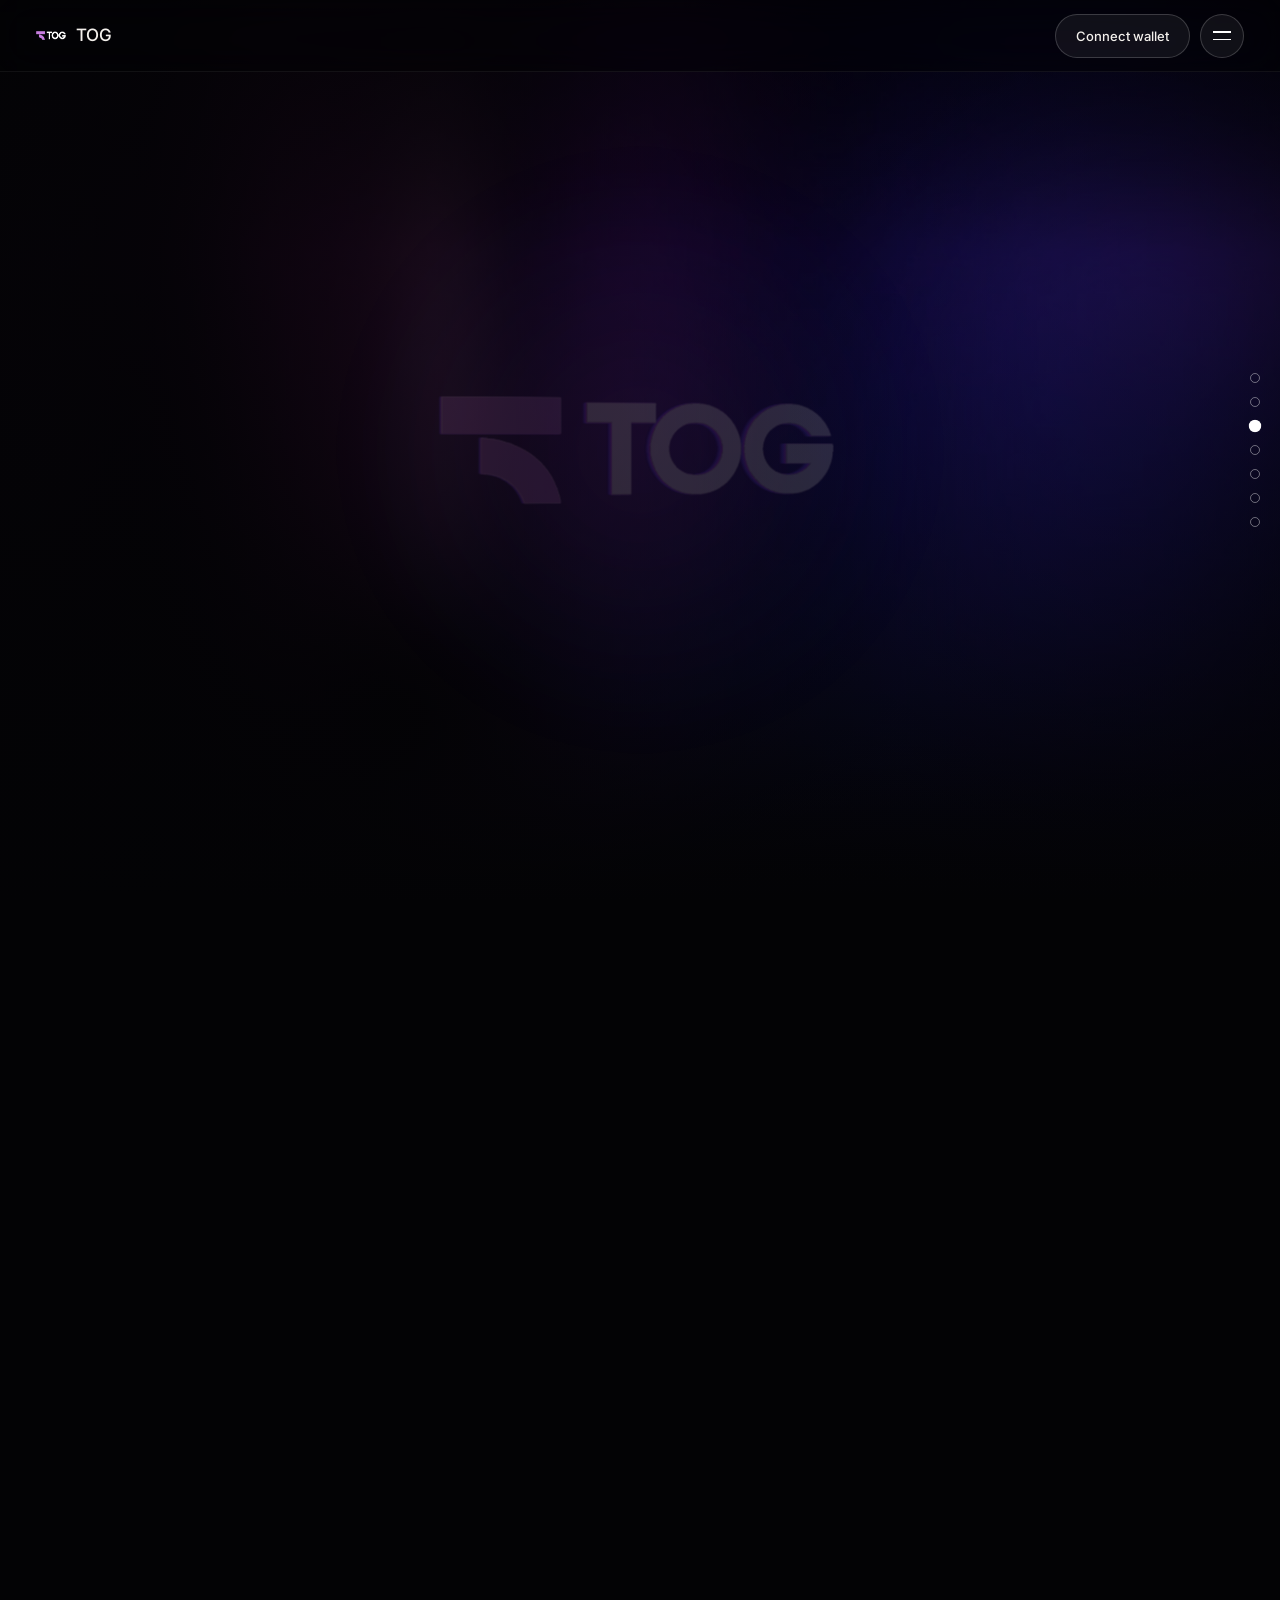
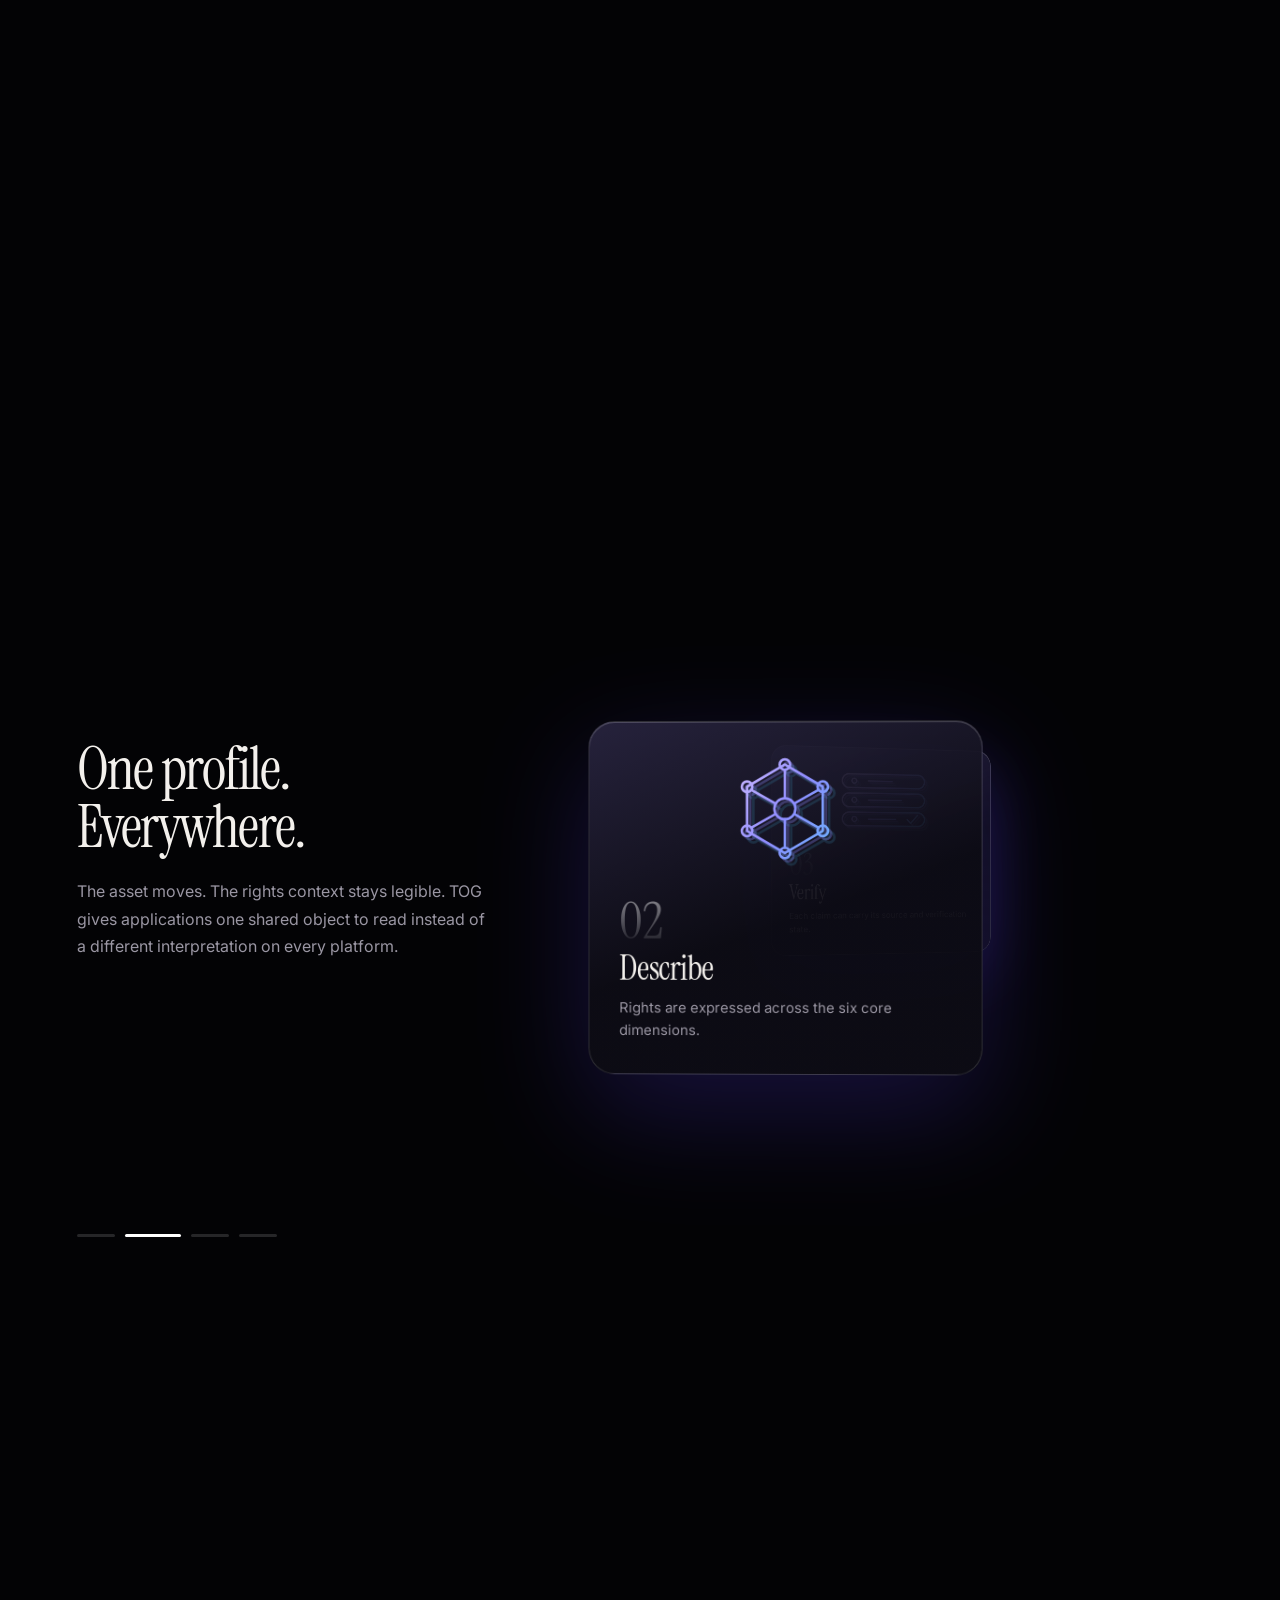
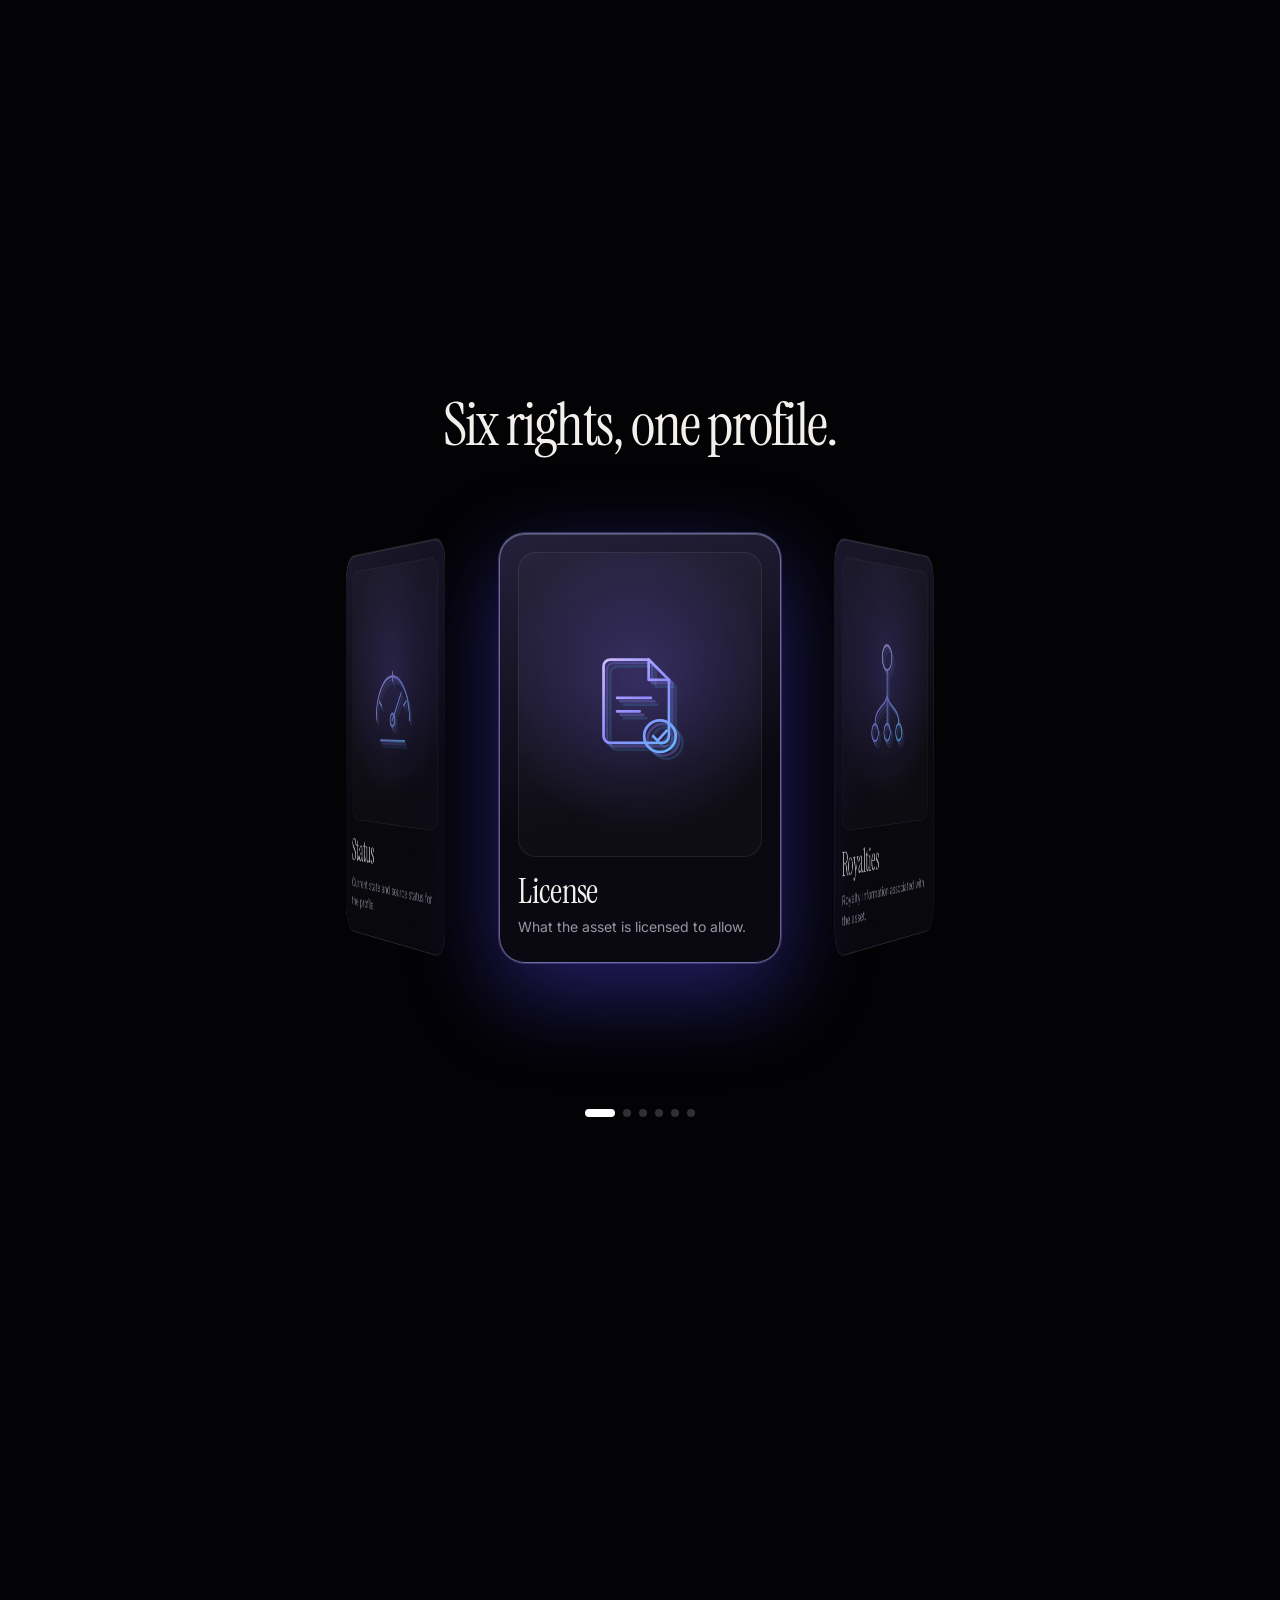
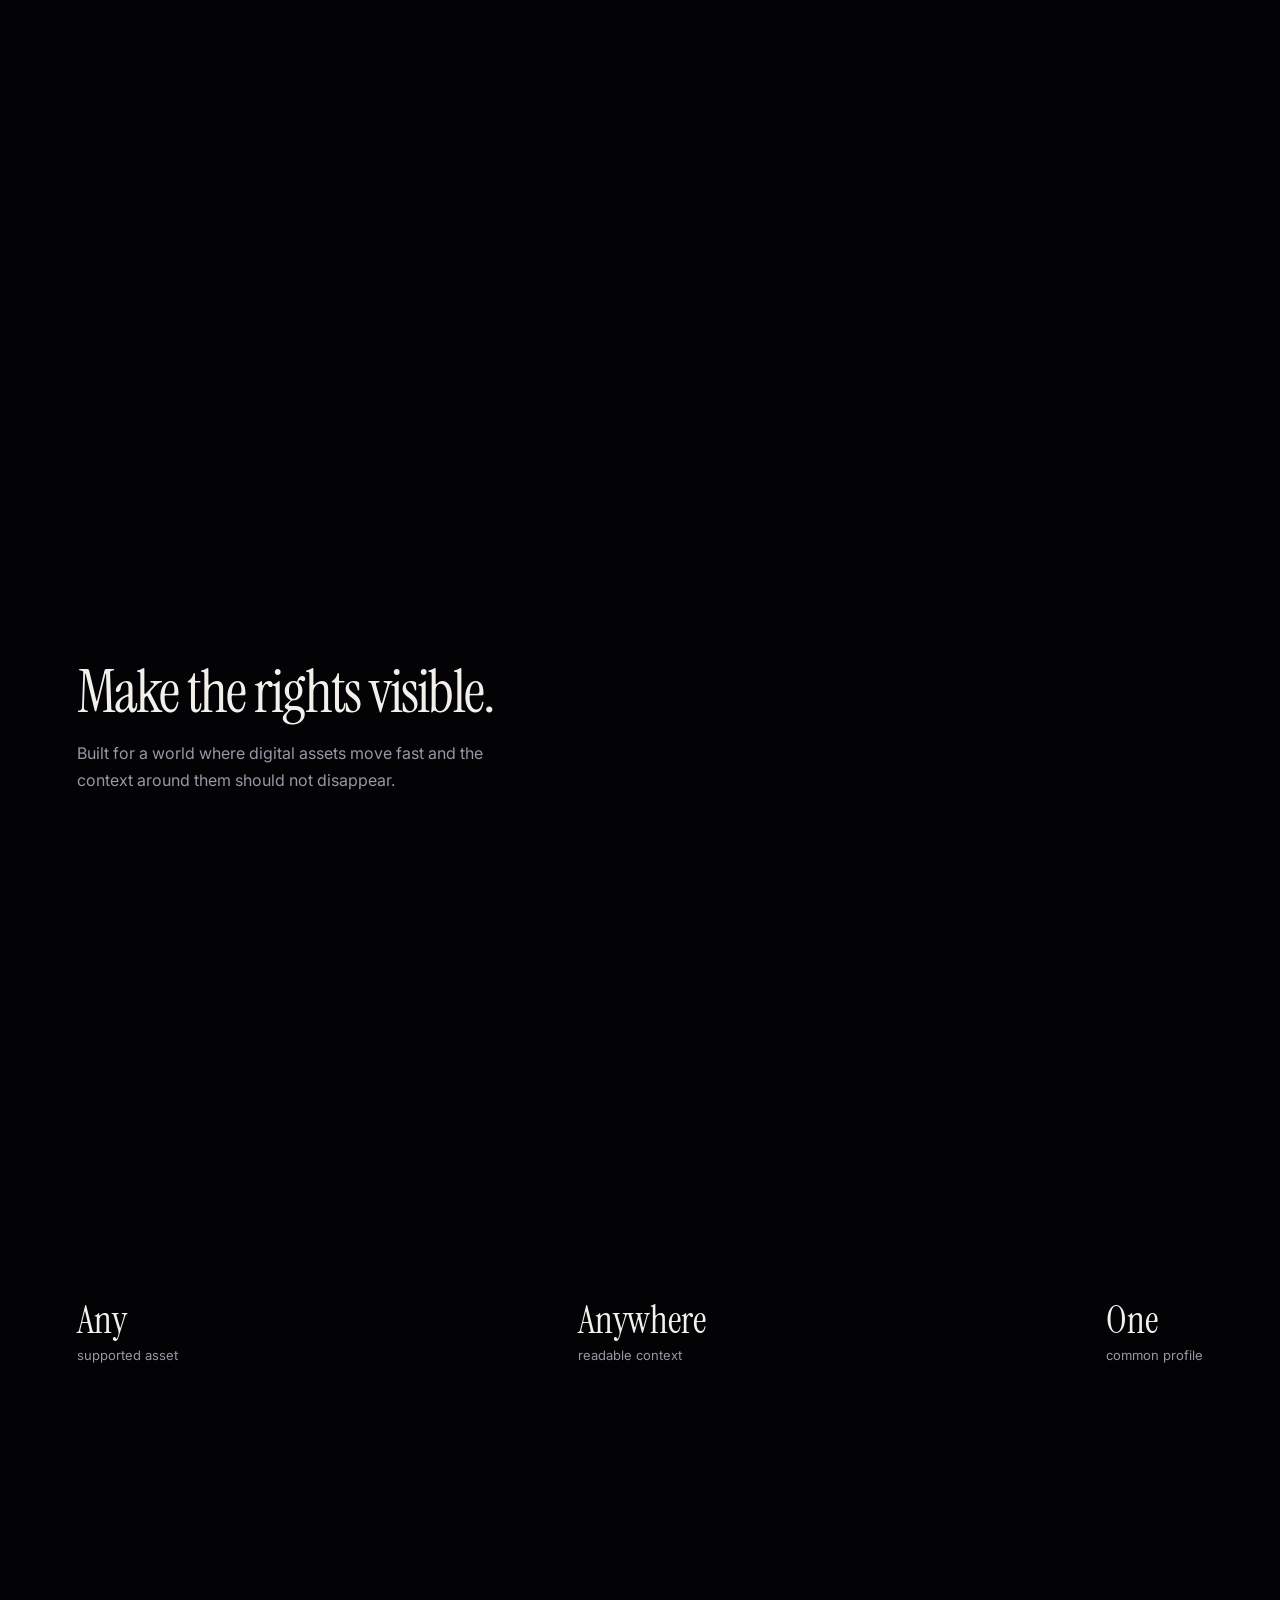
==== index.html @ ed95d27f "Add files via upload" ====
<!doctype html>
<html lang="en">
<head>
<meta charset="utf-8">
<meta name="viewport" content="width=device-width,initial-scale=1,viewport-fit=cover">
<meta name="description" content="TOG is a Portable Digital Rights Layer for digital assets.">
<meta name="theme-color" content="#030305">
<title>TOG | Portable Digital Rights Layer</title>
<link rel="preconnect" href="https://fonts.googleapis.com">
<link rel="preconnect" href="https://fonts.gstatic.com" crossorigin>
<link href="https://fonts.googleapis.com/css2?family=Instrument+Serif:ital@0;1&family=Inter:wght@400;500;600&display=swap" rel="stylesheet">
<link rel="stylesheet" href="home.css">
</head>
<body class="home">

<!-- Shared SVG defs: icon gradient + bespoke glyphs -->
<svg width="0" height="0" style="position:absolute" aria-hidden="true" focusable="false">
  <defs>
    <linearGradient id="gStroke" gradientUnits="userSpaceOnUse" x1="0" y1="0" x2="120" y2="120">
      <stop offset="0" stop-color="#f6d9ff"/><stop offset=".5" stop-color="#8f8cff"/><stop offset="1" stop-color="#4bd0ff"/>
    </linearGradient>
    <linearGradient id="gStroke2" gradientUnits="userSpaceOnUse" x1="0" y1="0" x2="180" y2="116">
      <stop offset="0" stop-color="#f6d9ff"/><stop offset=".5" stop-color="#8f8cff"/><stop offset="1" stop-color="#4bd0ff"/>
    </linearGradient>

    <g id="i-license"><path d="M34 20h34l18 18v50a6 6 0 0 1-6 6H34a6 6 0 0 1-6-6V26a6 6 0 0 1 6-6z"/><path d="M68 20v18h18"/><path d="M40 54h30M40 66h20"/><circle cx="78" cy="88" r="14"/><path d="M72 88l4 4 8-9"/></g>
    <g id="i-royalties"><circle cx="60" cy="24" r="12"/><path d="M60 36v22"/><path d="M60 58C60 72 30 70 30 88M60 58v30M60 58C60 72 90 70 90 88"/><circle cx="30" cy="96" r="8"/><circle cx="60" cy="96" r="8"/><circle cx="90" cy="96" r="8"/></g>
    <g id="i-attribution"><circle cx="60" cy="36" r="14"/><path d="M32 76c2-18 14-26 28-26s26 8 28 26"/><path d="M30 92h60"/><path d="M44 104h32"/></g>
    <g id="i-transfer"><rect x="14" y="40" width="30" height="40" rx="8"/><rect x="76" y="40" width="30" height="40" rx="8"/><path d="M50 52h20M64 46l6 6-6 6"/><path d="M70 70H50M56 64l-6 6 6 6"/></g>
    <g id="i-usage"><circle cx="60" cy="60" r="38"/><circle cx="60" cy="60" r="18"/><path d="M60 14v14M60 92v14M14 60h14M92 60h14"/><circle cx="60" cy="60" r="3"/></g>
    <g id="i-status"><path d="M18 84a42 42 0 0 1 84 0"/><path d="M60 84l22-26"/><circle cx="60" cy="84" r="6"/><path d="M26 66l6 4M60 38v8M94 66l-6 4"/><path d="M30 104h60"/></g>

    <g id="t-identify"><rect x="20" y="22" width="72" height="72" rx="14"/><path d="M36 44h40M36 58h28M36 72h34"/><circle cx="130" cy="58" r="30"/><circle cx="130" cy="58" r="14"/><path d="M130 22v10M130 84v10M94 58h10M156 58h10"/></g>
    <g id="t-describe"><path d="M90 14l36 21v42L90 98 54 77V35z"/><circle cx="90" cy="14" r="5"/><circle cx="126" cy="35" r="5"/><circle cx="126" cy="77" r="5"/><circle cx="90" cy="98" r="5"/><circle cx="54" cy="77" r="5"/><circle cx="54" cy="35" r="5"/><circle cx="90" cy="56" r="10"/><path d="M90 46V19M99 51l23-13M99 61l23 13M90 66v27M81 61L58 74M81 51L58 38"/></g>
    <g id="t-verify"><rect x="20" y="16" width="140" height="22" rx="11"/><rect x="20" y="47" width="140" height="22" rx="11"/><rect x="20" y="78" width="140" height="22" rx="11"/><circle cx="40" cy="27" r="4"/><circle cx="40" cy="58" r="4"/><circle cx="40" cy="89" r="4"/><path d="M64 27h40M64 58h56M64 89h46"/><path d="M130 89l6 6 12-13"/></g>
    <g id="t-travel"><circle cx="26" cy="82" r="10"/><circle cx="90" cy="30" r="10"/><circle cx="154" cy="82" r="10"/><path d="M34 74C50 44 66 34 80 32M100 32c14 2 38 14 46 42"/><path d="M140 66l8 10 10-8"/></g>

    <g id="s-wallet"><rect x="14" y="30" width="92" height="64" rx="14"/><path d="M14 46h92"/><rect x="74" y="60" width="32" height="18" rx="9"/><path d="M28 30l50-14 8 14"/></g>
    <g id="s-market"><path d="M18 46l8-26h68l8 26z"/><path d="M26 46v50h68V46"/><path d="M50 96V68h20v28"/></g>
    <g id="s-apps"><path d="M44 34L18 60l26 26M76 34l26 26-26 26"/><path d="M68 28L52 92"/></g>
    <g id="s-creators"><path d="M60 14l26 40-26 52-26-52z"/><path d="M60 54v52"/><circle cx="60" cy="54" r="7"/></g>
  </defs>
</svg>

<header class="nav" id="nav">
  <a class="brand" href="index.html" aria-label="TOG home"><img src="assets/tog-logo-nav.png" alt=""><span>TOG</span></a>
  <div class="nav-right">
    <button class="connect-wallet" type="button" data-connect-wallet>Connect wallet</button>
    <button class="menu" id="menuBtn" type="button" aria-label="Open menu" aria-expanded="false" aria-controls="mobileMenu"><i></i><i></i></button>
  </div>
</header>

<nav class="mobile-menu" id="mobileMenu" aria-label="Site">
  <a href="system.html" style="--n:0">System</a>
  <a href="rights.html" style="--n:1">Rights</a>
  <a href="verify.html" style="--n:2">Verify</a>
  <a href="portability.html" style="--n:3">Portability</a>
  <a href="developers.html" style="--n:4">Developers</a>
  <a href="vision.html" style="--n:5">Vision</a>
  <a href="docs.html" style="--n:6">Docs</a>
  <div class="mobile-socials"><a href="https://x.com/tog_protocol" target="_blank" rel="noopener noreferrer" aria-label="TOG on X"><img src="assets/x.svg" alt=""></a></div>
</nav>

<!-- The 3D logo: a stack of layers that travels with the scroll -->
<div class="logo-stage" id="logoStage" aria-hidden="true">
  <div class="logo-glow"></div>
  <div class="logo-float"><div class="logo-rig" id="logoRig"></div></div>
</div>
<svg width="0" height="0" style="position:absolute" aria-hidden="true" focusable="false"><defs id="tintDefs"></defs></svg>

<nav class="rail" id="rail" aria-label="Page sections"></nav>

<main>
  <!-- 1 / HERO -->
  <section class="hero" id="top" data-pose="hero">
    <video class="hero-video" autoplay muted loop playsinline preload="auto" poster="assets/hero-poster.jpg" aria-hidden="true"><source src="assets/aurora.mp4" type="video/mp4"><source src="assets/hero-wallpaper.mp4" type="video/mp4"></video>
    <div class="hero-shade"></div>
    <div class="hero-copy" id="heroCopy">
      <div class="ca-badge"><i></i>CA coming soon</div>
      <h1>Rights that travel<br><span class="grad">with every asset.</span></h1>
      <p>A portable rights profile that keeps license, royalties, attribution, transfer, usage and status readable wherever a digital asset moves.</p>
      <div class="hero-actions"><a class="button primary" href="verify.html">Explore TOG</a><a class="button" href="#the-problem">Why TOG?</a></div>
    </div>
    <div class="hero-facts" id="heroFacts">
      <div><b>6</b><span>rights dimensions</span></div>
      <div><b>3</b><span>verification states</span></div>
      <div><b>1</b><span>portable profile</span></div>
    </div>
    <div class="scroll-cue" id="scrollCue"><span>Scroll</span><i></i></div>
  </section>

  <!-- 2 / THE PROBLEM -->
  <section class="problem" id="the-problem" data-pose="problem">
    <div class="pin">
      <div class="problem-copy" id="problemCopy">
        <h2><span class="ln">Ownership can move.</span><span class="ln dim">Rights often do not.</span></h2>
        <p class="scrub">When a digital asset is sold, bridged or moved to another platform, the rights attached to it can lose their context. TOG is designed to make that rights context portable and readable.</p>
      </div>
    </div>
  </section>

  <!-- 3 / HOW IT WORKS: fly-through tunnel -->
  <section class="tunnel" id="how-it-works" data-pose="how">
    <div class="pin" id="tunnelPin">
      <div class="tunnel-title" id="tunnelTitle">
        <h2>One profile.<br>Everywhere.</h2>
        <p>The asset moves. The rights context stays legible. TOG gives applications one shared object to read instead of a different interpretation on every platform.</p>
      </div>
      <div class="tunnel-world" id="tunnelWorld">
        <article class="t-card"><svg class="t-ico" viewBox="0 0 180 116" aria-hidden="true"><use class="d2" href="#t-identify"/><use class="d1" href="#t-identify"/><use class="f" href="#t-identify"/></svg><span class="t-num">01</span><h3>Identify</h3><p>The asset gets a precise identity that the profile can describe.</p></article>
        <article class="t-card"><svg class="t-ico" viewBox="0 0 180 116" aria-hidden="true"><use class="d2" href="#t-describe"/><use class="d1" href="#t-describe"/><use class="f" href="#t-describe"/></svg><span class="t-num">02</span><h3>Describe</h3><p>Rights are expressed across the six core dimensions.</p></article>
        <article class="t-card"><svg class="t-ico" viewBox="0 0 180 116" aria-hidden="true"><use class="d2" href="#t-verify"/><use class="d1" href="#t-verify"/><use class="f" href="#t-verify"/></svg><span class="t-num">03</span><h3>Verify</h3><p>Each claim can carry its source and verification state.</p></article>
        <article class="t-card"><svg class="t-ico" viewBox="0 0 180 116" aria-hidden="true"><use class="d2" href="#t-travel"/><use class="d1" href="#t-travel"/><use class="f" href="#t-travel"/></svg><span class="t-num">04</span><h3>Travel</h3><p>The profile remains readable across supported wallets, markets and apps.</p></article>
      </div>
      <div class="t-rail" id="tRail" aria-hidden="true"><i></i><i></i><i></i><i></i></div>
    </div>
  </section>

  <!-- 4 / THE SIGNALS: rotating ring -->
  <section class="ring" id="the-signals" data-pose="signals">
    <div class="pin">
      <div class="ring-head"><h2>Six rights, one profile.</h2></div>
      <div class="ring-scene">
        <div class="ring-rig" id="ringRig">
          <article class="r-card" style="--i:0"><div class="r-ico"><svg class="ic" viewBox="0 0 120 120" aria-hidden="true"><use class="d2" href="#i-license"/><use class="d1" href="#i-license"/><use class="f" href="#i-license"/></svg></div><h3>License</h3><p>What the asset is licensed to allow.</p></article>
          <article class="r-card" style="--i:1"><div class="r-ico"><svg class="ic" viewBox="0 0 120 120" aria-hidden="true"><use class="d2" href="#i-royalties"/><use class="d1" href="#i-royalties"/><use class="f" href="#i-royalties"/></svg></div><h3>Royalties</h3><p>Royalty information associated with the asset.</p></article>
          <article class="r-card" style="--i:2"><div class="r-ico"><svg class="ic" viewBox="0 0 120 120" aria-hidden="true"><use class="d2" href="#i-attribution"/><use class="d1" href="#i-attribution"/><use class="f" href="#i-attribution"/></svg></div><h3>Attribution</h3><p>How attribution should appear when the asset is used.</p></article>
          <article class="r-card" style="--i:3"><div class="r-ico"><svg class="ic" viewBox="0 0 120 120" aria-hidden="true"><use class="d2" href="#i-transfer"/><use class="d1" href="#i-transfer"/><use class="f" href="#i-transfer"/></svg></div><h3>Transfer</h3><p>Transfer conditions represented in the profile.</p></article>
          <article class="r-card" style="--i:4"><div class="r-ico"><svg class="ic" viewBox="0 0 120 120" aria-hidden="true"><use class="d2" href="#i-usage"/><use class="d1" href="#i-usage"/><use class="f" href="#i-usage"/></svg></div><h3>Usage</h3><p>Usage context and restrictions that can be surfaced.</p></article>
          <article class="r-card" style="--i:5"><div class="r-ico"><svg class="ic" viewBox="0 0 120 120" aria-hidden="true"><use class="d2" href="#i-status"/><use class="d1" href="#i-status"/><use class="f" href="#i-status"/></svg></div><h3>Status</h3><p>Current state and source status for the profile.</p></article>
        </div>
      </div>
      <div class="ring-readout" id="ringReadout" aria-hidden="true"><i></i><i></i><i></i><i></i><i></i><i></i></div>
    </div>
  </section>

  <!-- 5 / THE LAYER: exploded logo -->
  <section class="layer" id="the-layer" data-pose="layer">
    <div class="pin">
      <div class="layer-copy">
        <h2>Make the rights visible.</h2>
        <p>Built for a world where digital assets move fast and the context around them should not disappear.</p>
      </div>
      <ul class="layer-tags" aria-label="The six rights dimensions">
        <li>License</li><li>Royalties</li><li>Attribution</li><li>Transfer</li><li>Usage</li><li>Status</li>
      </ul>
      <div class="layer-stats">
        <div><b>Any</b><span>supported asset</span></div>
        <div><b>Anywhere</b><span>readable context</span></div>
        <div><b>One</b><span>common profile</span></div>
      </div>
    </div>
  </section>

  <!-- 6 / SURFACES: stacking cards -->
  <section class="surfaces" id="surfaces" data-pose="surfaces">
    <div class="surfaces-head"><h2>Built for the surfaces</h2><p>Four places a rights profile gets used, and what each one does with it.</p></div>
    <div class="stack" id="stack">
      <article class="s-card" style="--i:0;--tint:rgba(120,100,255,.32)"><div class="s-copy"><span class="verb">Read</span><h3>Wallets</h3><p>Show license, royalties and status next to the asset a person holds.</p></div><svg class="s-ico" viewBox="0 0 120 120" aria-hidden="true"><use class="d2" href="#s-wallet"/><use class="d1" href="#s-wallet"/><use class="f" href="#s-wallet"/></svg></article>
      <article class="s-card" style="--i:1;--tint:rgba(54,119,255,.3)"><div class="s-copy"><span class="verb">Surface</span><h3>Markets</h3><p>Display the rights context at the point of sale, not after it.</p></div><svg class="s-ico" viewBox="0 0 120 120" aria-hidden="true"><use class="d2" href="#s-market"/><use class="d1" href="#s-market"/><use class="f" href="#s-market"/></svg></article>
      <article class="s-card" style="--i:2;--tint:rgba(217,79,255,.28)"><div class="s-copy"><span class="verb">Query</span><h3>Apps</h3><p>Ask one shared object for the rights instead of rebuilding them on every platform.</p></div><svg class="s-ico" viewBox="0 0 120 120" aria-hidden="true"><use class="d2" href="#s-apps"/><use class="d1" href="#s-apps"/><use class="f" href="#s-apps"/></svg></article>
      <article class="s-card" style="--i:3;--tint:rgba(200,141,88,.3)"><div class="s-copy"><span class="verb">Provide</span><h3>Creators</h3><p>Publish the rights once and let them travel with the work.</p></div><svg class="s-ico" viewBox="0 0 120 120" aria-hidden="true"><use class="d2" href="#s-creators"/><use class="d1" href="#s-creators"/><use class="f" href="#s-creators"/></svg></article>
    </div>
  </section>

  <!-- 7 / FINAL -->
  <section class="final" id="start" data-pose="final">
    <div class="final-copy">
      <h2>Put the rights<br>beside the asset.</h2>
      <p>One profile that wallets, markets and applications can read without rebuilding the rights context from scratch.</p>
      <div class="hero-actions"><a class="button primary large" href="rights.html">Explore the Rights Object</a><a class="button large" href="assets/TOG_Product_Spec.pdf" download="TOG_Product_Spec.pdf">Download the specification</a></div>
    </div>
  </section>
</main>

<section class="x-brand-banner" aria-label="TOG banner">
  <a href="#" class="x-brand-banner-link" aria-label="TOG on X">
    <img src="assets/tog-x-banner.png" alt="TOG — Rights that travel with every asset." loading="lazy" decoding="async">
  </a>
</section>

<footer>
  <div class="footer-brand"><img src="assets/tog-logo-nav.png" alt="TOG"><span>TOG</span><p>Portable Digital Rights Layer</p></div>
  <div class="footer-community"><span>Community</span><a href="https://x.com/tog_protocol" target="_blank" rel="noopener noreferrer" aria-label="TOG on X"><img src="assets/x.svg" alt=""></a></div>
  <div class="footer-cols">
    <div><b>Product</b><a href="system.html">System</a><a href="rights.html">Rights Object</a><a href="verify.html">Verification</a><a href="portability.html">Portability</a></div>
    <div><b>Build</b><a href="developers.html">Developers</a><a href="docs.html">Documentation</a><a href="vision.html">Vision</a></div>
    <div><b>TOG</b><a href="index.html">Home</a><a href="vision.html">About</a><a href="assets/TOG_Product_Spec.pdf" download="TOG_Product_Spec.pdf">Specification PDF</a></div>
  </div>
  <div class="footer-bottom"><span>TOG</span><span>Portable rights infrastructure</span><span>6 rights, 3 sources, 1 object</span></div>
</footer>

<script src="home.js"></script>
</body>
</html>
---- home.css ----
:root{
  --bg:#030305;--ink:#f3f0ec;--mute:#9a96a3;--faint:#5d5a66;--line:rgba(255,255,255,.1);
  --violet:#aaa7ff;--blue:#3677ff;--mag:#d94fff;--cyan:#57cfff;--amber:#c88d58;
  --pad:clamp(22px,6vw,110px);--nav:72px;
  --serif:'Instrument Serif',Georgia,serif;--sans:Inter,system-ui,-apple-system,Arial,sans-serif;
}
*{box-sizing:border-box;margin:0}
html{background:var(--bg);scroll-behavior:smooth}
body{background:var(--bg);color:var(--ink);font:400 16px/1.6 var(--sans);overflow-x:clip;-webkit-font-smoothing:antialiased}
body.menu-open{overflow:hidden}
a{color:inherit;text-decoration:none}
button{font:inherit;color:inherit}
img{display:block;max-width:100%}
:focus-visible{outline:2px solid var(--violet);outline-offset:3px}
body::before{content:"";position:fixed;inset:0;pointer-events:none;z-index:150;opacity:.06;background-image:radial-gradient(rgba(255,255,255,.8) .5px,transparent .6px);background-size:4px 4px;mix-blend-mode:screen}

/* ---------- NAV ---------- */
.nav{position:fixed;inset:0 0 auto 0;height:var(--nav);padding:0 clamp(18px,3vw,36px);display:flex;align-items:center;justify-content:space-between;z-index:100;transition:background .4s,backdrop-filter .4s,border-color .4s;border-bottom:1px solid transparent}
.nav.scrolled{background:rgba(3,3,5,.55);backdrop-filter:blur(18px) saturate(140%);-webkit-backdrop-filter:blur(18px) saturate(140%);border-bottom-color:rgba(255,255,255,.06)}
.brand{display:flex;align-items:center;gap:10px;font-weight:500;font-size:17px;letter-spacing:-.01em}
.brand img{width:30px;height:30px;object-fit:contain}
.nav-right{display:flex;align-items:center;gap:10px}
.connect-wallet{height:44px;padding:0 20px;border-radius:999px;border:1px solid rgba(255,255,255,.18);background:rgba(255,255,255,.06);color:var(--ink);font:500 13px var(--sans);cursor:pointer;transition:background .25s,border-color .25s}
.connect-wallet:hover{background:rgba(255,255,255,.13)}
.connect-wallet.is-connected{border-color:rgba(157,233,178,.5);color:#bff3cd}
.connect-wallet:disabled{opacity:.6;cursor:wait}
.menu{width:44px;height:44px;border-radius:50%;border:1px solid rgba(255,255,255,.18);background:rgba(255,255,255,.06);display:grid;place-content:center;gap:6px;cursor:pointer;transition:background .25s}
.menu:hover{background:rgba(255,255,255,.13)}
.menu i{display:block;width:18px;height:1.5px;background:#fff;transition:transform .35s}
.menu[aria-expanded="true"] i:first-child{transform:translateY(3.75px) rotate(45deg)}
.menu[aria-expanded="true"] i:last-child{transform:translateY(-3.75px) rotate(-45deg)}

.mobile-menu{position:fixed;inset:0;z-index:90;display:flex;flex-direction:column;justify-content:center;padding:var(--nav) var(--pad) 40px;background:rgba(3,3,6,.88);backdrop-filter:blur(28px);-webkit-backdrop-filter:blur(28px);opacity:0;visibility:hidden;transition:opacity .4s,visibility .4s}
.mobile-menu.open{opacity:1;visibility:visible}
.mobile-menu a{font:400 clamp(2.2rem,7vw,4.5rem)/1.14 var(--serif);letter-spacing:-.02em;color:rgba(243,240,236,.5);width:max-content;opacity:0;transform:translateY(24px);transition:color .25s,transform .6s cubic-bezier(.2,.7,.2,1),opacity .6s;transition-delay:0s,calc(var(--n,0)*45ms),calc(var(--n,0)*45ms)}
.mobile-menu.open a{opacity:1;transform:none}
.mobile-menu a:hover{color:#fff}
.mobile-socials{margin-top:34px}
.mobile-socials a{opacity:1;transform:none;font-size:inherit}
.mobile-socials img{width:22px;height:22px}

.wallet-toast{position:fixed;left:50%;bottom:28px;transform:translateX(-50%);z-index:200;padding:12px 18px;border-radius:14px;background:rgba(20,19,26,.92);border:1px solid var(--line);backdrop-filter:blur(14px);font-size:13px;line-height:1.5;max-width:min(92vw,460px);text-align:center}
.wallet-toast[hidden]{display:none}

/* ---------- 3D LOGO STAGE ---------- */
.logo-stage{position:fixed;left:0;top:0;width:var(--ls,420px);height:var(--ls,420px);margin:calc(var(--ls,420px)/-2) 0 0 calc(var(--ls,420px)/-2);perspective:2200px;z-index:2;pointer-events:none;will-change:transform,opacity;opacity:0}
.logo-glow{position:absolute;inset:-34%;background:radial-gradient(circle,rgba(150,115,255,.4),rgba(60,100,255,.15) 42%,transparent 68%);filter:blur(34px)}
.logo-float{position:absolute;inset:0;transform-style:preserve-3d;animation:float 7s ease-in-out infinite}
.logo-rig{position:absolute;inset:0;transform-style:preserve-3d;--gap:2.2px}
.logo-rig img{position:absolute;inset:0;width:100%;height:100%;object-fit:contain;transform:translateZ(calc(var(--k,0)*var(--gap)));user-select:none;-webkit-user-drag:none}
@keyframes float{0%,100%{transform:translateY(-8px) rotateZ(-.8deg)}50%{transform:translateY(8px) rotateZ(.8deg)}}

/* ---------- SHARED ---------- */
main{position:relative}
h1,h2,h3{font-family:var(--serif);font-weight:400}
.pin{position:sticky;top:0;height:100vh;height:100svh;overflow:hidden;z-index:5}
.button{display:inline-flex;align-items:center;justify-content:center;height:50px;padding:0 26px;border-radius:999px;border:1px solid rgba(255,255,255,.2);background:rgba(255,255,255,.06);backdrop-filter:blur(8px);font:500 14px var(--sans);transition:transform .3s,background .3s}
.button:hover{transform:translateY(-2px);background:rgba(255,255,255,.13)}
.button.primary{background:#f1eee9;color:#0a0a0c;border-color:transparent}
.button.primary:hover{background:#fff}
.button.large{height:56px;padding:0 30px;font-size:15px}
.hero-actions{display:flex;gap:10px;flex-wrap:wrap}

/* ---------- HERO ---------- */
.hero{position:relative;min-height:100vh;min-height:100svh;display:flex;align-items:center;padding:calc(var(--nav) + 4vh) var(--pad) 14vh;overflow:hidden}
.hero-video{position:absolute;inset:0;width:100%;height:100%;object-fit:cover;opacity:.55;filter:saturate(1.2) contrast(1.1) brightness(.8);z-index:0;pointer-events:none}
.hero-shade{position:absolute;inset:0;z-index:1;background:linear-gradient(90deg,rgba(3,3,5,.96) 0%,rgba(3,3,5,.7) 40%,rgba(3,3,5,.22) 70%,rgba(3,3,5,.55) 100%),linear-gradient(180deg,rgba(3,3,5,.5),transparent 28%,rgba(3,3,5,1) 100%)}
.hero-copy{position:relative;z-index:5;max-width:min(760px,92vw);will-change:transform,opacity}
.ca-badge{display:inline-flex;align-items:center;gap:10px;padding:9px 18px 9px 14px;margin-bottom:30px;border-radius:999px;border:1px solid rgba(172,170,255,.38);background:rgba(120,100,255,.12);backdrop-filter:blur(10px);font:500 12px/1 var(--sans);letter-spacing:.1em;text-transform:uppercase;color:#dcd9ff}
.ca-badge i{width:8px;height:8px;border-radius:50%;background:#9de9b2;box-shadow:0 0 0 0 rgba(157,233,178,.6);animation:pulse 2.2s infinite}
@keyframes pulse{0%{box-shadow:0 0 0 0 rgba(157,233,178,.55)}70%,100%{box-shadow:0 0 0 12px rgba(157,233,178,0)}}
.hero h1{font-size:clamp(3rem,6.8vw,7.2rem);line-height:.92;letter-spacing:-.04em}
.grad{font-style:italic;background:linear-gradient(100deg,#efeaff 0%,#aaa7ff 38%,#6aa0ff 68%,#e27aff 100%);-webkit-background-clip:text;background-clip:text;color:transparent;padding-right:.08em}
.hero-copy p{max-width:520px;margin:30px 0 32px;color:var(--mute);font-size:17px;line-height:1.7}
.hero-facts{position:absolute;z-index:5;left:var(--pad);bottom:36px;display:flex;gap:clamp(24px,5vw,72px)}
.hero-facts div{display:flex;align-items:baseline;gap:12px}
.hero-facts b{font:400 clamp(1.8rem,3vw,2.6rem)/1 var(--serif);color:#e4e0ea}
.hero-facts span{font-size:13px;color:var(--mute);max-width:9em;line-height:1.3}
.scroll-cue{position:absolute;z-index:5;right:var(--pad);bottom:36px;display:flex;align-items:center;gap:14px;font-size:12px;color:var(--mute);letter-spacing:.14em;text-transform:uppercase}
.scroll-cue i{position:relative;display:block;width:1px;height:46px;background:rgba(255,255,255,.18);overflow:hidden}
.scroll-cue i::after{content:"";position:absolute;left:0;top:-40%;width:1px;height:40%;background:#fff;animation:cue 2s ease-in-out infinite}
@keyframes cue{0%{top:-40%}100%{top:110%}}

/* ---------- PROBLEM ---------- */
.problem{height:300vh;position:relative}
.problem .pin{display:flex;align-items:center;justify-content:flex-end;padding:0 var(--pad)}
.problem-copy{width:min(760px,54vw);will-change:opacity}
.problem h2{font-size:clamp(2.6rem,5vw,5.4rem);line-height:.95;letter-spacing:-.035em}
.problem .ln{display:block;will-change:transform,opacity}
.problem .ln.dim{color:var(--violet);font-style:italic}
.scrub{margin-top:34px;font-size:clamp(1.05rem,1.45vw,1.3rem);line-height:1.65;max-width:34em}
.scrub .w{opacity:.14}

/* ---------- TUNNEL ---------- */
.tunnel{height:520vh;position:relative}
.tunnel .pin{perspective:1100px}
.tunnel-title{position:absolute;left:var(--pad);top:50%;transform:translateY(-50%);width:min(32vw,440px);z-index:6}
.tunnel-title h2,.ring-head h2,.layer-copy h2,.surfaces-head h2{font-size:clamp(2.4rem,4.6vw,4.6rem);line-height:.98;letter-spacing:-.03em}
.tunnel-title p{margin-top:22px;color:var(--mute);line-height:1.7;max-width:30em}
.tunnel-world{position:absolute;inset:0;transform-style:preserve-3d}
.t-card{position:absolute;left:var(--cx,66%);top:var(--cy,50%);width:min(420px,78vw);padding:30px 32px 34px;border-radius:28px;background:linear-gradient(160deg,rgba(40,36,64,.92),rgba(12,11,20,.94) 55%);border:1px solid rgba(255,255,255,.14);box-shadow:0 40px 120px rgba(50,35,140,.4),inset 0 1px 0 rgba(255,255,255,.18);will-change:transform,opacity;opacity:0}
.t-ico{width:100%;height:auto;max-height:130px;margin-bottom:18px}
.t-num{display:block;font:400 3.4rem/1 var(--serif);background:linear-gradient(180deg,rgba(255,255,255,.5),rgba(255,255,255,.04));-webkit-background-clip:text;background-clip:text;color:transparent;margin-bottom:4px}
.t-card h3{font-size:2.3rem;letter-spacing:-.02em;line-height:1.05}
.t-card p{margin-top:10px;color:var(--mute);font-size:15px;line-height:1.6}
.t-rail{position:absolute;left:var(--pad);bottom:7vh;display:flex;gap:10px;z-index:6}
.t-rail i{width:38px;height:3px;border-radius:2px;background:rgba(255,255,255,.14);transition:background .3s,width .3s}
.t-rail i.on{background:#fff;width:56px}

/* ---------- ICONS (shared stroke treatment, 3-layer depth) ---------- */
.ic,.t-ico,.s-ico{overflow:visible}
.ic use,.t-ico use,.s-ico use{fill:none;stroke-linecap:round;stroke-linejoin:round;stroke-width:2.4}
.ic .f,.s-ico .f{stroke:url(#gStroke)}
.t-ico .f{stroke:url(#gStroke2)}
.ic .d1,.t-ico .d1,.s-ico .d1{stroke:#8f8cff;opacity:.3;transform:translate(3px,3px)}
.ic .d2,.t-ico .d2,.s-ico .d2{stroke:#4bd0ff;opacity:.14;transform:translate(6px,6px)}

/* ---------- RING ---------- */
.ring{height:560vh;position:relative}
.ring-head{position:absolute;top:calc(var(--nav) + 5vh);left:0;right:0;text-align:center;z-index:6}
.ring-scene{position:absolute;inset:0;perspective:1800px;perspective-origin:50% 48%;--cw:clamp(230px,22vw,300px);--ch:clamp(340px,52vh,430px)}
.ring-rig{position:absolute;left:50%;top:52%;width:0;height:0;transform-style:preserve-3d}
.r-card{position:absolute;width:var(--cw);height:var(--ch);left:calc(var(--cw)/-2);top:calc(var(--ch)/-2);transform:rotateY(calc(var(--i)*60deg)) translateZ(var(--R,330px));backface-visibility:hidden;-webkit-backface-visibility:hidden;padding:18px 18px 24px;border-radius:26px;display:flex;flex-direction:column;background:linear-gradient(165deg,rgba(38,34,62,.94),rgba(10,9,17,.96) 60%);border:1px solid rgba(255,255,255,.13);box-shadow:inset 0 1px 0 rgba(255,255,255,.16);transition:box-shadow .4s,border-color .4s}
.r-card.on{border-color:rgba(172,170,255,.55);box-shadow:0 0 0 1px rgba(172,170,255,.25),0 30px 90px rgba(90,70,255,.4),inset 0 1px 0 rgba(255,255,255,.2)}
.r-ico{flex:1;min-height:0;display:grid;place-items:center;border-radius:18px;background:radial-gradient(circle at 50% 42%,rgba(130,105,255,.28),transparent 70%),rgba(255,255,255,.025);border:1px solid rgba(255,255,255,.07)}
.r-ico .ic{width:56%;height:auto;max-height:80%}
.r-card h3{font-size:2.1rem;letter-spacing:-.02em;margin-top:18px;line-height:1}
.r-card p{margin-top:8px;color:var(--mute);font-size:14px;line-height:1.55}
.ring-readout{position:absolute;bottom:7vh;left:50%;transform:translateX(-50%);display:flex;gap:8px;z-index:6}
.ring-readout i{width:8px;height:8px;border-radius:99px;background:rgba(255,255,255,.18);transition:width .3s,background .3s}
.ring-readout i.on{width:30px;background:#fff}

/* ---------- LAYER ---------- */
.layer{height:360vh;position:relative}
.layer-copy{position:absolute;left:var(--pad);top:calc(var(--nav) + 8vh);max-width:min(460px,40vw);z-index:6}
.layer-copy p{margin-top:18px;color:var(--mute);line-height:1.7}
.layer-tags{list-style:none;position:absolute;left:50%;top:52%;width:0;height:0;padding:0;z-index:6}
.layer-tags li{position:absolute;display:flex;align-items:center;gap:9px;padding:9px 16px 9px 13px;border-radius:999px;white-space:nowrap;border:1px solid rgba(255,255,255,.2);background:rgba(8,8,14,.62);backdrop-filter:blur(10px);font:500 13px var(--sans);transform:translate(calc(var(--tx,0px)*(.55 + .45*var(--ex,0))),calc(var(--ty,0px)*(.55 + .45*var(--ex,0)))) translate(-50%,-50%);opacity:clamp(0,calc((var(--ex,0) - .25)*1.8),1)}
.layer-tags li::before{content:"";width:7px;height:7px;border-radius:50%;background:var(--violet);box-shadow:0 0 12px var(--violet)}
.layer-stats{position:absolute;left:var(--pad);right:var(--pad);bottom:6vh;display:flex;justify-content:space-between;gap:20px;z-index:6}
.layer-stats div{display:flex;flex-direction:column}
.layer-stats b{font:400 clamp(1.8rem,3vw,2.8rem)/1 var(--serif)}
.layer-stats span{font-size:13px;color:var(--mute);margin-top:6px}

/* ---------- SURFACES ---------- */
.surfaces{position:relative;z-index:5;padding:16vh 0 14vh}
.surfaces-head{padding:0 var(--pad);margin-bottom:12vh;max-width:900px}
.surfaces-head p{margin-top:18px;color:var(--mute);max-width:34em}
.stack{padding:0 var(--pad);position:relative;perspective:1600px}
.s-card{position:sticky;top:calc(14vh + var(--i)*32px);height:min(60vh,520px);margin-bottom:22vh;border-radius:32px;padding:clamp(24px,4vw,56px);display:grid;grid-template-columns:1.1fr .9fr;align-items:center;gap:20px;overflow:hidden;background:radial-gradient(60% 90% at 100% 0%,var(--tint),transparent 62%),linear-gradient(145deg,rgba(28,26,44,.98),rgba(9,8,15,.99));border:1px solid rgba(255,255,255,.13);box-shadow:0 -20px 80px rgba(0,0,0,.6),inset 0 1px 0 rgba(255,255,255,.14);transform-origin:50% 0;will-change:transform}
.s-card:last-child{margin-bottom:0}
.s-card::after{content:"";position:absolute;inset:0;background:#030305;opacity:calc(var(--dim,0)*.62);pointer-events:none}
.s-copy .verb{display:inline-block;padding:6px 14px;border-radius:999px;border:1px solid rgba(255,255,255,.2);font-size:13px;color:#dcd9ff;margin-bottom:22px}
.s-copy h3{font-size:clamp(3rem,6vw,6rem);line-height:.95;letter-spacing:-.035em}
.s-copy p{margin-top:20px;max-width:26em;color:var(--mute);font-size:clamp(1rem,1.3vw,1.15rem);line-height:1.65}
.s-ico{width:min(100%,300px);height:auto;justify-self:center}

/* ---------- FINAL ---------- */
.final{position:relative;z-index:5;min-height:100vh;min-height:100svh;display:flex;align-items:flex-end;justify-content:center;text-align:center;padding:0 var(--pad) 12vh}
.final h2{font-size:clamp(3rem,7vw,7rem);line-height:.94;letter-spacing:-.04em}
.final p{max-width:520px;margin:22px auto 34px;color:var(--mute);line-height:1.7}
.final .hero-actions{justify-content:center}

/* ---------- SIDE RAIL ---------- */
.rail{position:fixed;right:clamp(10px,1.6vw,26px);top:50%;transform:translateY(-50%);z-index:60;display:flex;flex-direction:column;gap:14px}
.rail button{position:relative;width:10px;height:10px;padding:0;border-radius:50%;border:1px solid rgba(255,255,255,.4);background:transparent;cursor:pointer;transition:background .3s,transform .3s}
.rail button::before{content:"";position:absolute;inset:-8px}
.rail button.on{background:#fff;transform:scale(1.25)}
.rail button span{position:absolute;right:22px;top:50%;transform:translateY(-50%);font:500 12px var(--sans);white-space:nowrap;opacity:0;pointer-events:none;transition:opacity .25s;color:var(--ink)}
.rail button:hover span,.rail button:focus-visible span{opacity:1}

/* ---------- BANNER + FOOTER ---------- */
.x-brand-banner{position:relative;z-index:5;background:var(--bg);padding:0 var(--pad) 70px}
.x-brand-banner img{width:100%;border-radius:24px}
footer{position:relative;z-index:5;background:var(--bg);padding:64px var(--pad) 34px;border-top:1px solid var(--line);display:grid;grid-template-columns:1.3fr .6fr 2fr;gap:40px 50px}
.footer-brand{display:flex;flex-wrap:wrap;align-items:center;gap:10px;align-content:start}
.footer-brand img{width:30px;height:30px;object-fit:contain}
.footer-brand span{font-weight:500;font-size:17px}
.footer-brand p{flex-basis:100%;color:var(--mute);font-size:14px;margin-top:6px}
.footer-community{display:flex;flex-direction:column;gap:14px;align-items:flex-start;font-size:13px;color:var(--mute)}
.footer-community img{width:20px;height:20px}
.footer-cols{display:grid;grid-template-columns:repeat(3,1fr);gap:24px}
.footer-cols div{display:flex;flex-direction:column;gap:10px;font-size:14px}
.footer-cols b{font-weight:500;font-size:13px;color:var(--mute);margin-bottom:6px}
.footer-cols a{color:#cfcbd4;transition:color .2s}
.footer-cols a:hover{color:#fff}
.footer-bottom{grid-column:1/-1;display:flex;justify-content:space-between;flex-wrap:wrap;gap:10px;padding-top:28px;border-top:1px solid var(--line);font-size:12px;color:var(--faint)}

/* ---------- MOBILE ---------- */
@media(max-width:820px){
  :root{--nav:68px}
  .rail,.scroll-cue,.hero-facts,.layer-stats{display:none}
  .hero{align-items:flex-end;padding-bottom:9vh}
  .hero-copy p{font-size:16px;margin:22px 0 26px}
  .problem .pin{align-items:flex-end;justify-content:flex-start;padding-bottom:9vh}
  .problem-copy{width:100%}
  .tunnel-title{top:calc(var(--nav) + 3vh);transform:none;width:auto;right:var(--pad)}
  .tunnel-title p{display:none}
  .t-rail{bottom:4vh}
  .t-card{padding:22px 22px 26px}
  .t-ico{max-height:90px;margin-bottom:10px}
  .t-card h3{font-size:1.9rem}
  .ring-head{top:calc(var(--nav) + 2vh)}
  .ring-scene{--cw:min(62vw,240px);--ch:min(46vh,360px)}
  .layer-copy{max-width:none;right:var(--pad);top:calc(var(--nav) + 3vh)}
  .layer-copy p{display:none}
  .s-card{grid-template-columns:1fr;height:min(64vh,520px);align-content:center}
  .s-ico{position:absolute;right:-20px;bottom:-10px;width:170px;opacity:.55}
  .s-copy{position:relative;z-index:1}
  footer{grid-template-columns:1fr}
  .footer-cols{grid-template-columns:repeat(2,1fr)}
}

/* ---------- REDUCED MOTION: flat, readable layout ---------- */
.rm .problem,.rm .tunnel,.rm .ring,.rm .layer{height:auto}
.rm .pin{position:relative;height:auto;overflow:visible;padding:14vh var(--pad)}
.rm .problem .pin{justify-content:flex-start}
.rm .problem-copy{width:min(720px,100%)}
.rm .problem .ln{opacity:1!important;transform:none!important}
.rm .scrub .w{opacity:1!important}
.rm .tunnel-title{position:relative;left:auto;top:auto;transform:none;width:auto;margin-bottom:30px}
.rm .tunnel-title p{display:block}
.rm .tunnel-world{position:relative;inset:auto;display:grid;gap:20px;grid-template-columns:repeat(auto-fit,minmax(260px,1fr))}
.rm .t-card{position:relative;left:auto;top:auto;width:auto;transform:none!important;opacity:1!important}
.rm .t-rail,.rm .ring-readout,.rm .rail,.rm .layer-tags,.rm .layer-stats{display:none}
.rm .ring-head{position:relative;top:auto;margin-bottom:30px}
.rm .ring-scene{position:relative;inset:auto;perspective:none}
.rm .ring-rig{position:relative;left:auto;top:auto;width:auto;height:auto;display:grid;grid-template-columns:repeat(auto-fit,minmax(230px,1fr));gap:16px;transform:none!important}
.rm .r-card{position:relative;left:auto;top:auto;width:auto;height:340px;transform:none!important;opacity:1!important}
.rm .layer-copy{position:relative;left:auto;top:auto;max-width:640px}
.rm .s-card{position:relative;top:auto;margin-bottom:24px;height:auto;min-height:320px}
.rm .logo-float{animation:none}
@media(prefers-reduced-motion:reduce){*{animation:none!important;scroll-behavior:auto!important}}
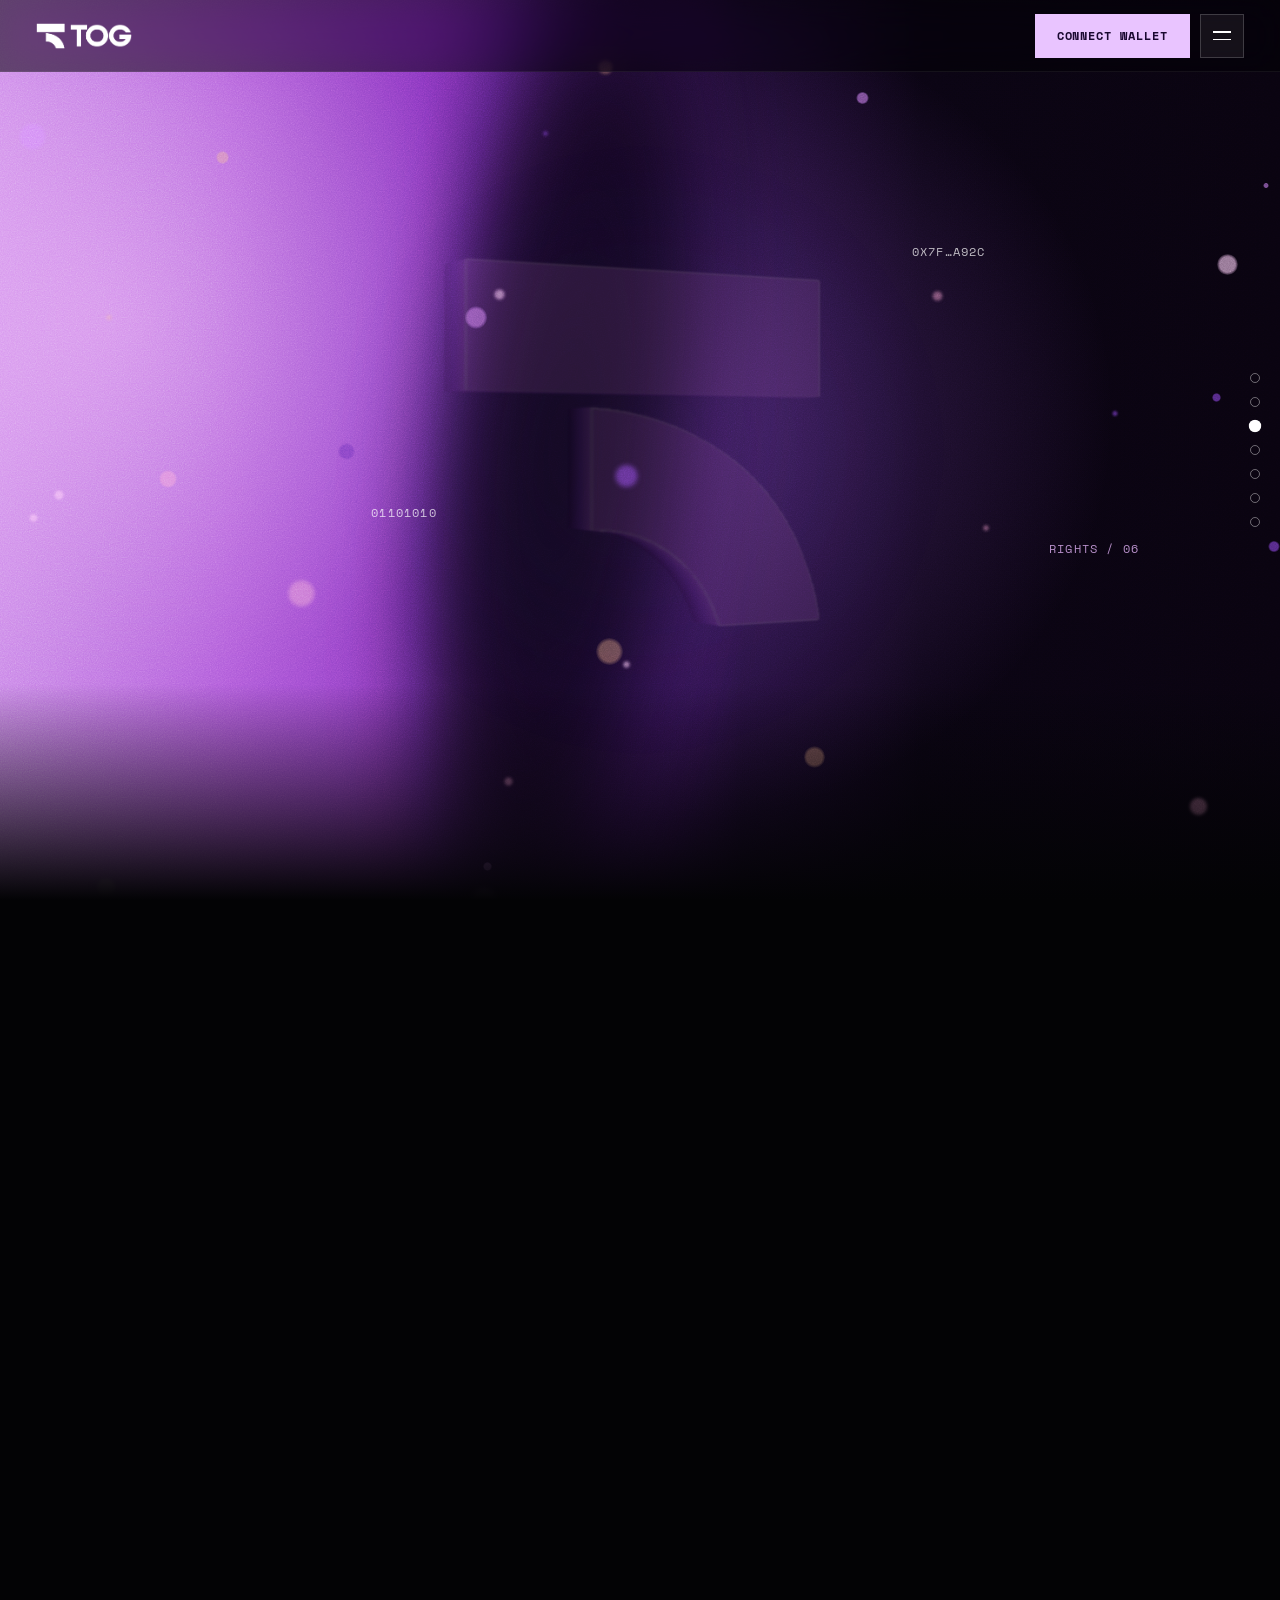
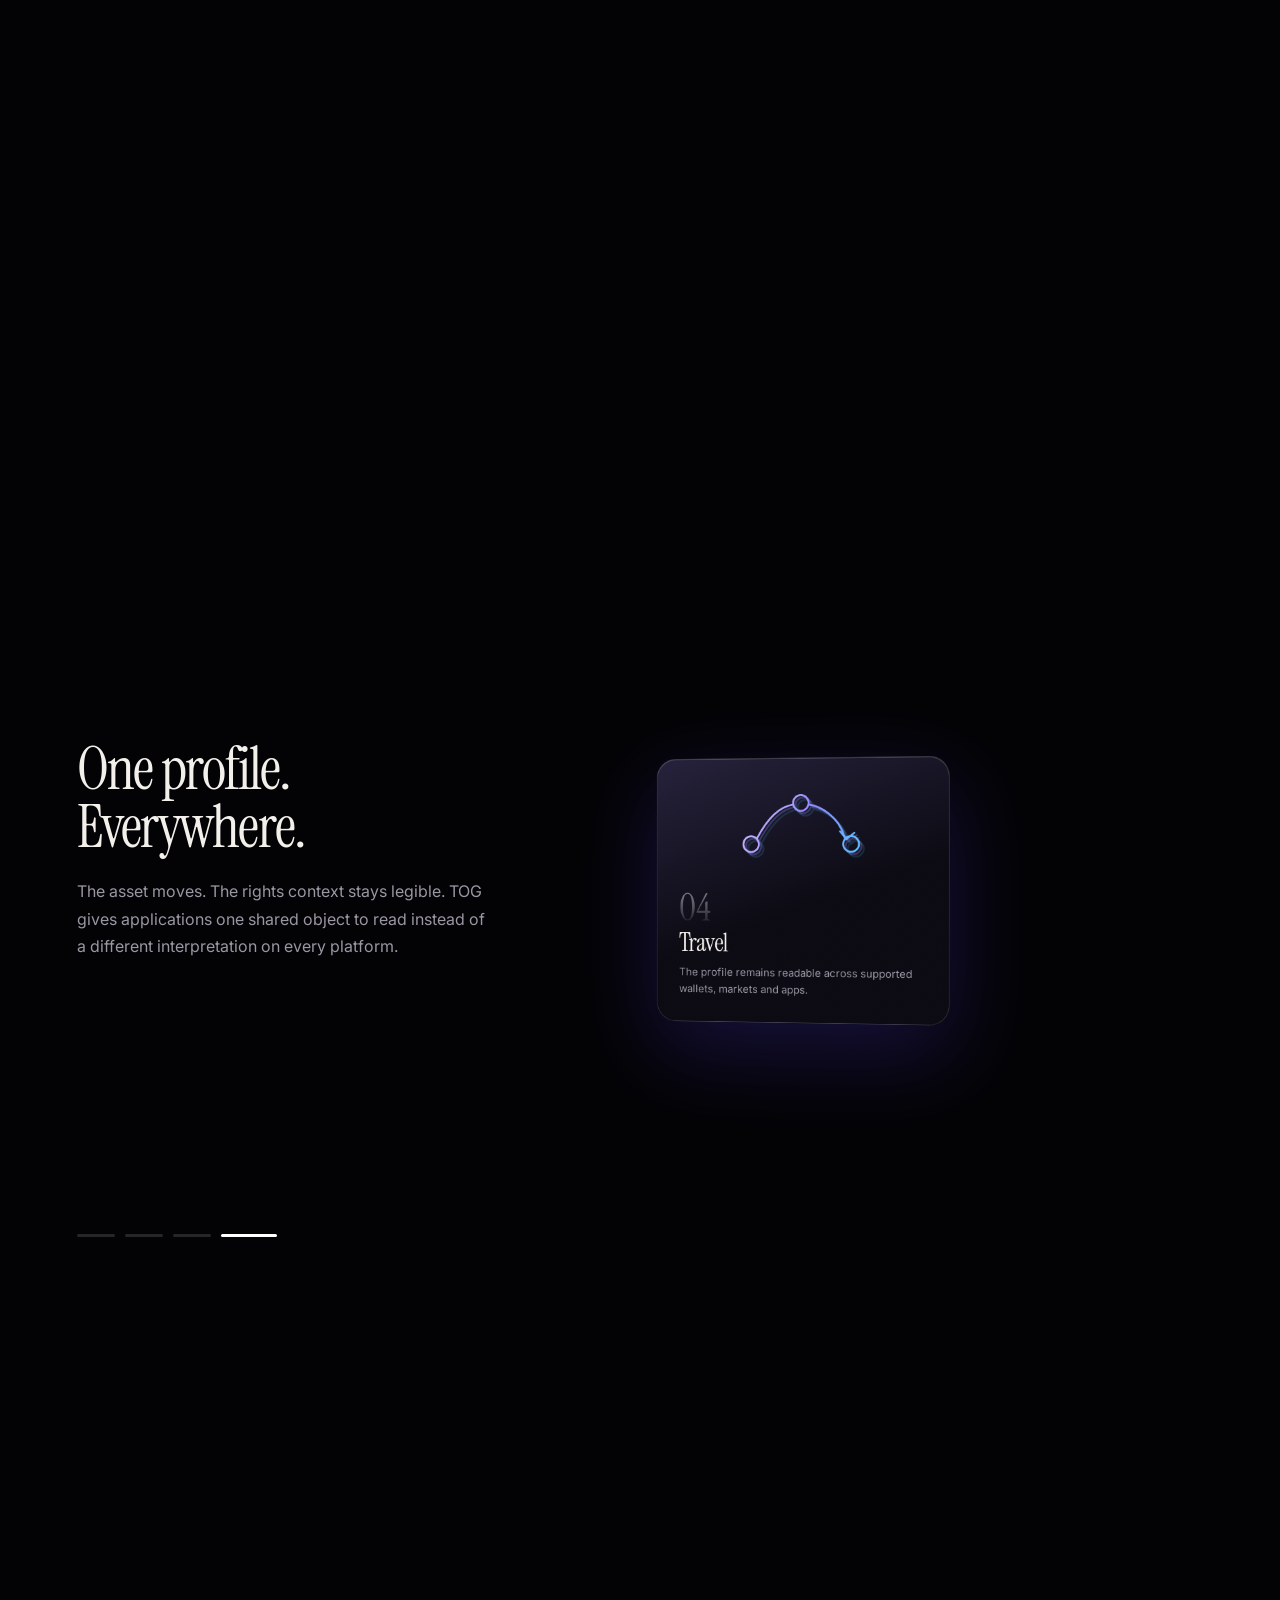
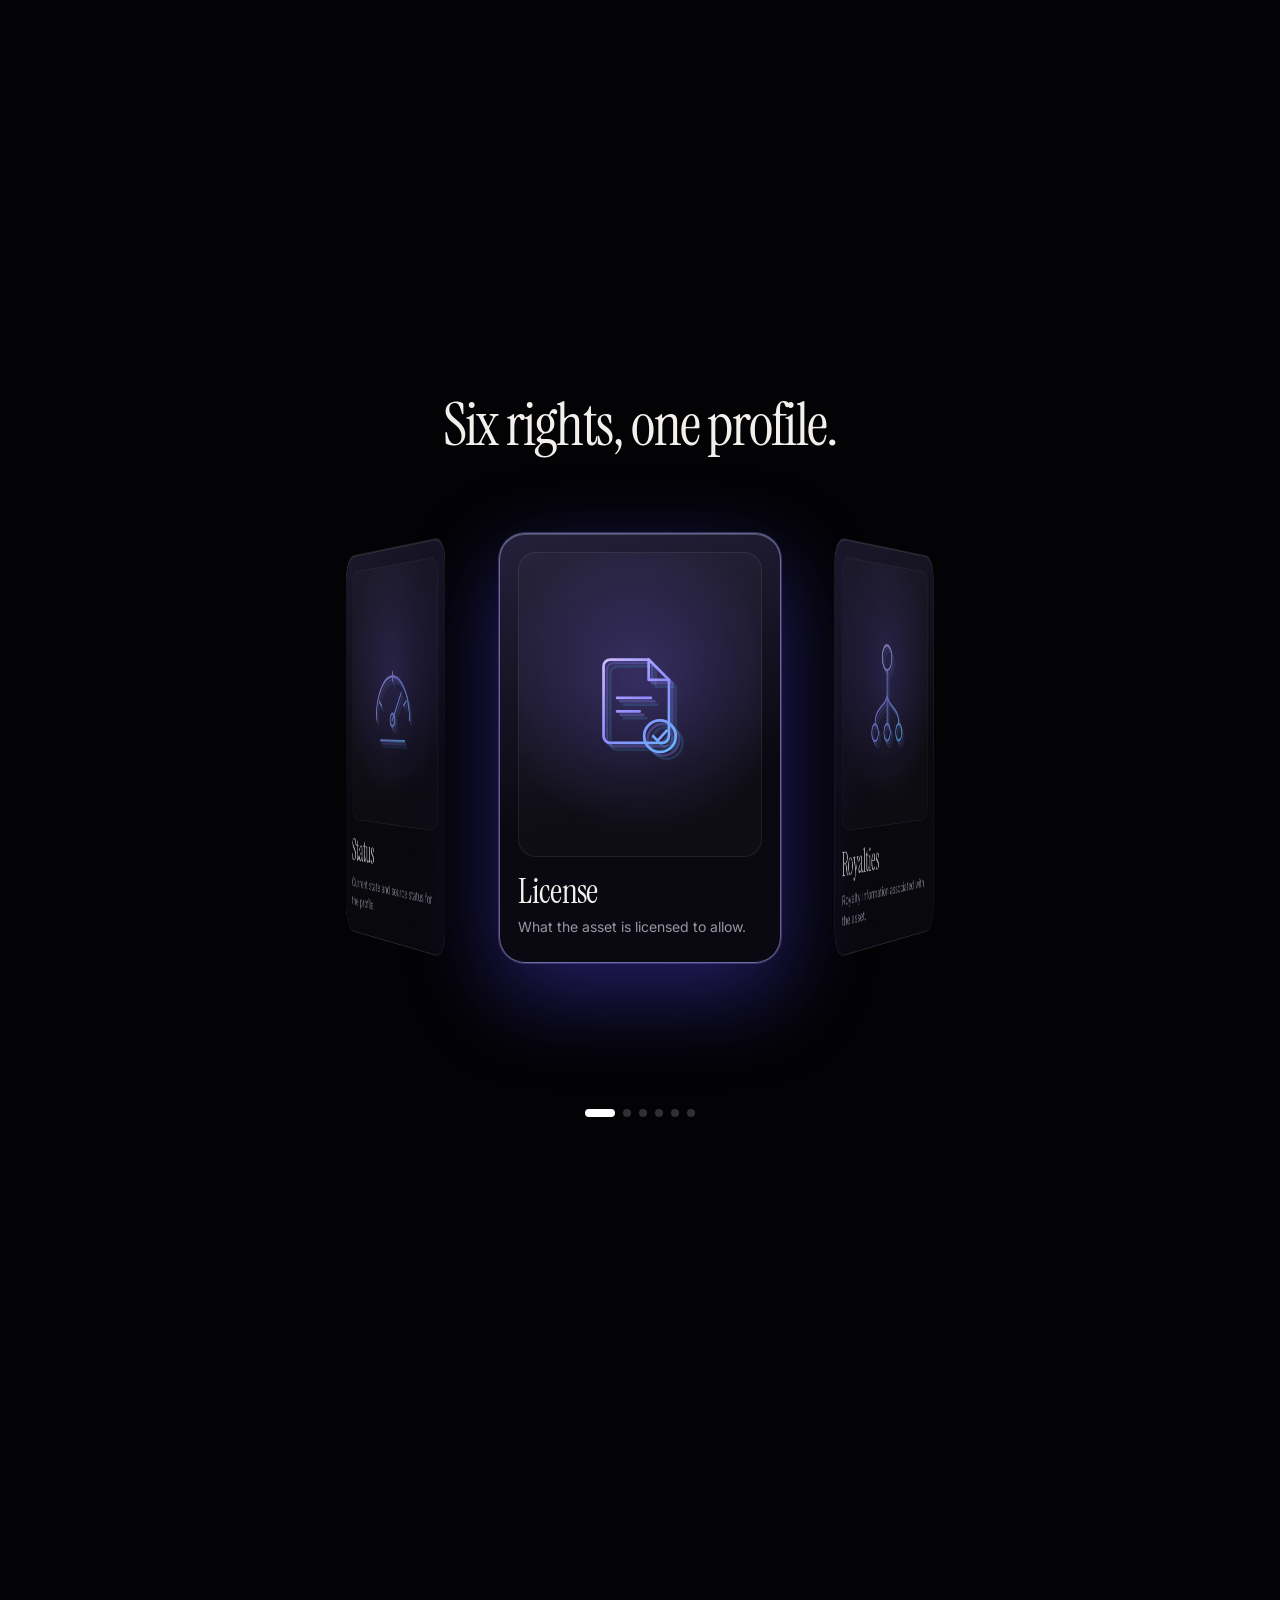
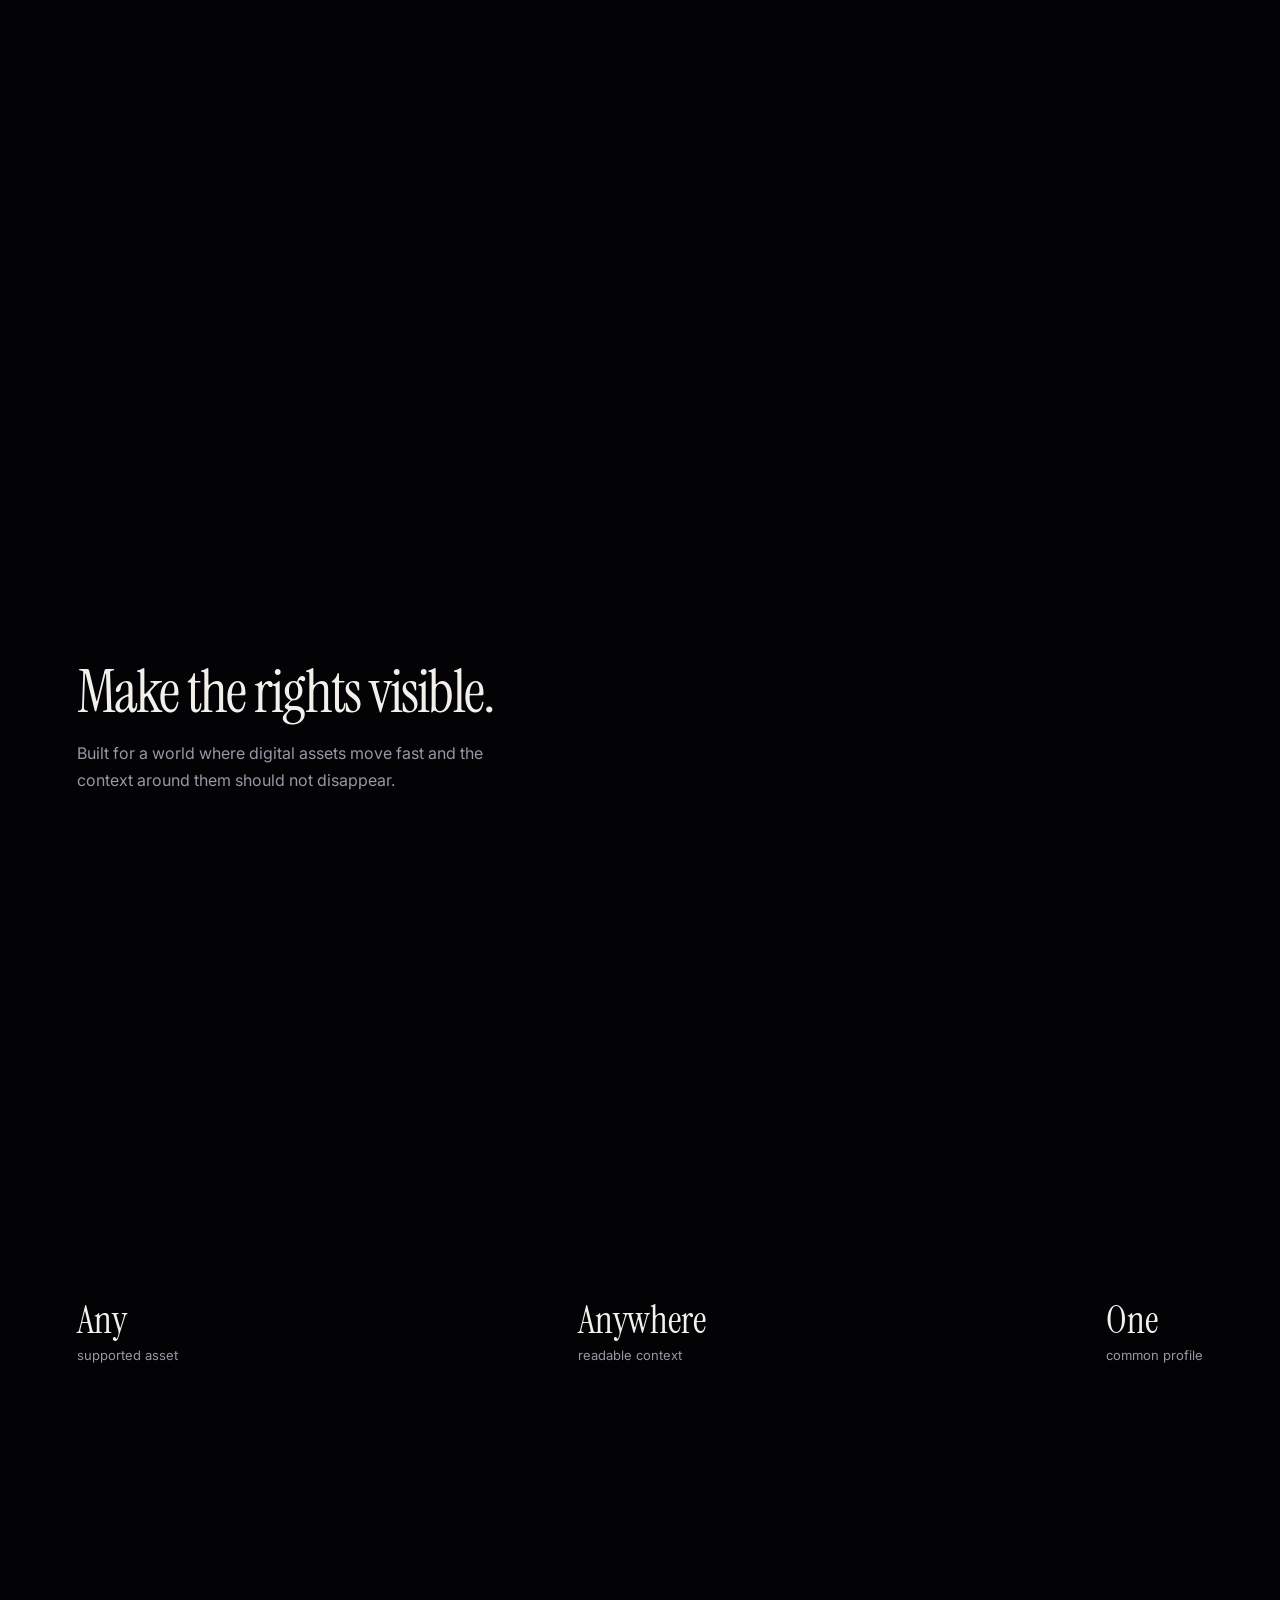
==== commit c34c7f5b: "Add files via upload" ====
--- a/index.html
+++ b/index.html
@@ -8,7 +8,7 @@
 <title>TOG | Portable Digital Rights Layer</title>
 <link rel="preconnect" href="https://fonts.googleapis.com">
 <link rel="preconnect" href="https://fonts.gstatic.com" crossorigin>
-<link href="https://fonts.googleapis.com/css2?family=Instrument+Serif:ital@0;1&family=Inter:wght@400;500;600&display=swap" rel="stylesheet">
+<link href="https://fonts.googleapis.com/css2?family=Instrument+Serif:ital@0;1&family=Inter:wght@400;500;600&family=Space+Mono:wght@400;700&display=swap" rel="stylesheet">
 <link rel="stylesheet" href="home.css">
 </head>
 <body class="home">
@@ -43,7 +43,7 @@
 </svg>
 
 <header class="nav" id="nav">
-  <a class="brand" href="index.html" aria-label="TOG home"><img src="assets/tog-logo-nav.png" alt=""><span>TOG</span></a>
+  <a class="brand" href="#" aria-label="TOG home"><img src="assets/tog-logo-nav.png" alt="TOG"></a>
   <div class="nav-right">
     <button class="connect-wallet" type="button" data-connect-wallet>Connect wallet</button>
     <button class="menu" id="menuBtn" type="button" aria-label="Open menu" aria-expanded="false" aria-controls="mobileMenu"><i></i><i></i></button>
@@ -51,13 +51,13 @@
 </header>
 
 <nav class="mobile-menu" id="mobileMenu" aria-label="Site">
-  <a href="system.html" style="--n:0">System</a>
-  <a href="rights.html" style="--n:1">Rights</a>
-  <a href="verify.html" style="--n:2">Verify</a>
-  <a href="portability.html" style="--n:3">Portability</a>
-  <a href="developers.html" style="--n:4">Developers</a>
-  <a href="vision.html" style="--n:5">Vision</a>
-  <a href="docs.html" style="--n:6">Docs</a>
+  <a href="#" style="--n:0">System</a>
+  <a href="#" style="--n:1">Rights</a>
+  <a href="#" style="--n:2">Verify</a>
+  <a href="#" style="--n:3">Portability</a>
+  <a href="#" style="--n:4">Developers</a>
+  <a href="#" style="--n:5">Vision</a>
+  <a href="#" style="--n:6">Docs</a>
   <div class="mobile-socials"><a href="https://x.com/tog_protocol" target="_blank" rel="noopener noreferrer" aria-label="TOG on X"><img src="assets/x.svg" alt=""></a></div>
 </nav>
 
@@ -73,20 +73,25 @@
 <main>
   <!-- 1 / HERO -->
   <section class="hero" id="top" data-pose="hero">
-    <video class="hero-video" autoplay muted loop playsinline preload="auto" poster="assets/hero-poster.jpg" aria-hidden="true"><source src="assets/aurora.mp4" type="video/mp4"><source src="assets/hero-wallpaper.mp4" type="video/mp4"></video>
-    <div class="hero-shade"></div>
-    <div class="hero-copy" id="heroCopy">
-      <div class="ca-badge"><i></i>CA coming soon</div>
-      <h1>Rights that travel<br><span class="grad">with every asset.</span></h1>
-      <p>A portable rights profile that keeps license, royalties, attribution, transfer, usage and status readable wherever a digital asset moves.</p>
-      <div class="hero-actions"><a class="button primary" href="verify.html">Explore TOG</a><a class="button" href="#the-problem">Why TOG?</a></div>
-    </div>
-    <div class="hero-facts" id="heroFacts">
-      <div><b>6</b><span>rights dimensions</span></div>
-      <div><b>3</b><span>verification states</span></div>
-      <div><b>1</b><span>portable profile</span></div>
-    </div>
-    <div class="scroll-cue" id="scrollCue"><span>Scroll</span><i></i></div>
+    <div class="hero-bg" aria-hidden="true">
+      <div class="hb-glow"></div><div class="hb-edge"></div>
+      <div class="hb-bokeh" id="bokeh"></div>
+      <div class="hb-grain"></div>
+    </div>
+    <div class="hf hf1" aria-hidden="true">01101010</div>
+    <div class="hf hf2" aria-hidden="true">0X7F…A92C</div>
+    <div class="hf hf3" aria-hidden="true">RIGHTS / 06</div>
+    <div class="hero-bottom" id="heroCopy">
+      <div class="hero-left">
+        <div class="tag"><span>CA coming soon</span><i></i><i></i></div>
+        <h1><span>Rights that travel</span><span class="l2">with every asset.</span></h1>
+      </div>
+      <div class="hero-right">
+        <p>A portable rights profile that keeps license, royalties, attribution, transfer, usage and status readable wherever a digital asset moves.</p>
+        <small>06 rights dimensions / 03 verification states / 01 portable profile</small>
+        <div class="hero-actions"><a class="button primary" href="#">Explore TOG</a><a class="button" href="#the-problem">Why TOG?</a></div>
+      </div>
+    </div>
   </section>
 
   <!-- 2 / THE PROBLEM -->
@@ -168,7 +173,7 @@
     <div class="final-copy">
       <h2>Put the rights<br>beside the asset.</h2>
       <p>One profile that wallets, markets and applications can read without rebuilding the rights context from scratch.</p>
-      <div class="hero-actions"><a class="button primary large" href="rights.html">Explore the Rights Object</a><a class="button large" href="assets/TOG_Product_Spec.pdf" download="TOG_Product_Spec.pdf">Download the specification</a></div>
+      <div class="hero-actions"><a class="button primary large" href="#">Explore the Rights Object</a><a class="button large" href="#">Download the specification</a></div>
     </div>
   </section>
 </main>
@@ -180,12 +185,12 @@
 </section>
 
 <footer>
-  <div class="footer-brand"><img src="assets/tog-logo-nav.png" alt="TOG"><span>TOG</span><p>Portable Digital Rights Layer</p></div>
+  <div class="footer-brand"><img src="assets/tog-logo-nav.png" alt="TOG"><p>Portable Digital Rights Layer</p></div>
   <div class="footer-community"><span>Community</span><a href="https://x.com/tog_protocol" target="_blank" rel="noopener noreferrer" aria-label="TOG on X"><img src="assets/x.svg" alt=""></a></div>
   <div class="footer-cols">
-    <div><b>Product</b><a href="system.html">System</a><a href="rights.html">Rights Object</a><a href="verify.html">Verification</a><a href="portability.html">Portability</a></div>
-    <div><b>Build</b><a href="developers.html">Developers</a><a href="docs.html">Documentation</a><a href="vision.html">Vision</a></div>
-    <div><b>TOG</b><a href="index.html">Home</a><a href="vision.html">About</a><a href="assets/TOG_Product_Spec.pdf" download="TOG_Product_Spec.pdf">Specification PDF</a></div>
+    <div><b>Product</b><a href="#">System</a><a href="#">Rights Object</a><a href="#">Verification</a><a href="#">Portability</a></div>
+    <div><b>Build</b><a href="#">Developers</a><a href="#">Documentation</a><a href="#">Vision</a></div>
+    <div><b>TOG</b><a href="#">Home</a><a href="#">About</a><a href="#">Specification PDF</a></div>
   </div>
   <div class="footer-bottom"><span>TOG</span><span>Portable rights infrastructure</span><span>6 rights, 3 sources, 1 object</span></div>
 </footer>
--- a/home.css
+++ b/home.css
@@ -18,13 +18,13 @@
 .nav{position:fixed;inset:0 0 auto 0;height:var(--nav);padding:0 clamp(18px,3vw,36px);display:flex;align-items:center;justify-content:space-between;z-index:100;transition:background .4s,backdrop-filter .4s,border-color .4s;border-bottom:1px solid transparent}
 .nav.scrolled{background:rgba(3,3,5,.55);backdrop-filter:blur(18px) saturate(140%);-webkit-backdrop-filter:blur(18px) saturate(140%);border-bottom-color:rgba(255,255,255,.06)}
 .brand{display:flex;align-items:center;gap:10px;font-weight:500;font-size:17px;letter-spacing:-.01em}
-.brand img{width:30px;height:30px;object-fit:contain}
+.brand img{height:26px;width:auto;filter:brightness(0) invert(1)}
 .nav-right{display:flex;align-items:center;gap:10px}
-.connect-wallet{height:44px;padding:0 20px;border-radius:999px;border:1px solid rgba(255,255,255,.18);background:rgba(255,255,255,.06);color:var(--ink);font:500 13px var(--sans);cursor:pointer;transition:background .25s,border-color .25s}
-.connect-wallet:hover{background:rgba(255,255,255,.13)}
-.connect-wallet.is-connected{border-color:rgba(157,233,178,.5);color:#bff3cd}
+.connect-wallet{height:44px;padding:0 22px;border-radius:0;border:0;background:#e9c4ff;color:#1a0830;font:700 12px 'Space Mono',ui-monospace,monospace;letter-spacing:.08em;text-transform:uppercase;cursor:pointer;transition:background .25s}
+.connect-wallet:hover{background:#fff}
+.connect-wallet.is-connected{background:#bff3cd}
 .connect-wallet:disabled{opacity:.6;cursor:wait}
-.menu{width:44px;height:44px;border-radius:50%;border:1px solid rgba(255,255,255,.18);background:rgba(255,255,255,.06);display:grid;place-content:center;gap:6px;cursor:pointer;transition:background .25s}
+.menu{width:44px;height:44px;border-radius:0;border:1px solid rgba(255,255,255,.18);background:rgba(255,255,255,.06);display:grid;place-content:center;gap:6px;cursor:pointer;transition:background .25s}
 .menu:hover{background:rgba(255,255,255,.13)}
 .menu i{display:block;width:18px;height:1.5px;background:#fff;transition:transform .35s}
 .menu[aria-expanded="true"] i:first-child{transform:translateY(3.75px) rotate(45deg)}
@@ -46,7 +46,7 @@
 .logo-stage{position:fixed;left:0;top:0;width:var(--ls,420px);height:var(--ls,420px);margin:calc(var(--ls,420px)/-2) 0 0 calc(var(--ls,420px)/-2);perspective:2200px;z-index:2;pointer-events:none;will-change:transform,opacity;opacity:0}
 .logo-glow{position:absolute;inset:-34%;background:radial-gradient(circle,rgba(150,115,255,.4),rgba(60,100,255,.15) 42%,transparent 68%);filter:blur(34px)}
 .logo-float{position:absolute;inset:0;transform-style:preserve-3d;animation:float 7s ease-in-out infinite}
-.logo-rig{position:absolute;inset:0;transform-style:preserve-3d;--gap:2.2px}
+.logo-rig{position:absolute;inset:0;transform-style:preserve-3d;--gap:4.6px}
 .logo-rig img{position:absolute;inset:0;width:100%;height:100%;object-fit:contain;transform:translateZ(calc(var(--k,0)*var(--gap)));user-select:none;-webkit-user-drag:none}
 @keyframes float{0%,100%{transform:translateY(-8px) rotateZ(-.8deg)}50%{transform:translateY(8px) rotateZ(.8deg)}}
 
@@ -62,24 +62,30 @@
 .hero-actions{display:flex;gap:10px;flex-wrap:wrap}
 
 /* ---------- HERO ---------- */
-.hero{position:relative;min-height:100vh;min-height:100svh;display:flex;align-items:center;padding:calc(var(--nav) + 4vh) var(--pad) 14vh;overflow:hidden}
-.hero-video{position:absolute;inset:0;width:100%;height:100%;object-fit:cover;opacity:.55;filter:saturate(1.2) contrast(1.1) brightness(.8);z-index:0;pointer-events:none}
-.hero-shade{position:absolute;inset:0;z-index:1;background:linear-gradient(90deg,rgba(3,3,5,.96) 0%,rgba(3,3,5,.7) 40%,rgba(3,3,5,.22) 70%,rgba(3,3,5,.55) 100%),linear-gradient(180deg,rgba(3,3,5,.5),transparent 28%,rgba(3,3,5,1) 100%)}
-.hero-copy{position:relative;z-index:5;max-width:min(760px,92vw);will-change:transform,opacity}
-.ca-badge{display:inline-flex;align-items:center;gap:10px;padding:9px 18px 9px 14px;margin-bottom:30px;border-radius:999px;border:1px solid rgba(172,170,255,.38);background:rgba(120,100,255,.12);backdrop-filter:blur(10px);font:500 12px/1 var(--sans);letter-spacing:.1em;text-transform:uppercase;color:#dcd9ff}
-.ca-badge i{width:8px;height:8px;border-radius:50%;background:#9de9b2;box-shadow:0 0 0 0 rgba(157,233,178,.6);animation:pulse 2.2s infinite}
-@keyframes pulse{0%{box-shadow:0 0 0 0 rgba(157,233,178,.55)}70%,100%{box-shadow:0 0 0 12px rgba(157,233,178,0)}}
-.hero h1{font-size:clamp(3rem,6.8vw,7.2rem);line-height:.92;letter-spacing:-.04em}
-.grad{font-style:italic;background:linear-gradient(100deg,#efeaff 0%,#aaa7ff 38%,#6aa0ff 68%,#e27aff 100%);-webkit-background-clip:text;background-clip:text;color:transparent;padding-right:.08em}
-.hero-copy p{max-width:520px;margin:30px 0 32px;color:var(--mute);font-size:17px;line-height:1.7}
-.hero-facts{position:absolute;z-index:5;left:var(--pad);bottom:36px;display:flex;gap:clamp(24px,5vw,72px)}
-.hero-facts div{display:flex;align-items:baseline;gap:12px}
-.hero-facts b{font:400 clamp(1.8rem,3vw,2.6rem)/1 var(--serif);color:#e4e0ea}
-.hero-facts span{font-size:13px;color:var(--mute);max-width:9em;line-height:1.3}
-.scroll-cue{position:absolute;z-index:5;right:var(--pad);bottom:36px;display:flex;align-items:center;gap:14px;font-size:12px;color:var(--mute);letter-spacing:.14em;text-transform:uppercase}
-.scroll-cue i{position:relative;display:block;width:1px;height:46px;background:rgba(255,255,255,.18);overflow:hidden}
-.scroll-cue i::after{content:"";position:absolute;left:0;top:-40%;width:1px;height:40%;background:#fff;animation:cue 2s ease-in-out infinite}
-@keyframes cue{0%{top:-40%}100%{top:110%}}
+.hero{--mono:'Space Mono',ui-monospace,Menlo,Consolas,monospace;position:relative;min-height:100vh;min-height:100svh;display:flex;align-items:flex-end;padding:calc(var(--nav) + 4vh) var(--pad) clamp(30px,6vh,64px);overflow:hidden;background:#0a0412}
+.hero::after{content:"";position:absolute;left:0;right:0;bottom:0;height:24vh;background:linear-gradient(transparent,#030305);z-index:1;pointer-events:none}
+.hero-bg{position:absolute;inset:0;z-index:0;pointer-events:none;background:radial-gradient(50% 65% at 52% 46%,rgba(170,90,240,.3),transparent 70%),linear-gradient(90deg,#c984e8 0%,#ac58d8 18%,#8636bf 33%,#4c1779 46%,#1b0a2d 58%,#0a0412 72%,#09030f 100%)}
+.hb-glow{position:absolute;left:-8%;top:6%;width:52%;height:78%;background:radial-gradient(circle at 32% 38%,rgba(255,205,255,.42),transparent 62%);filter:blur(24px)}
+.hb-edge{position:absolute;top:-18%;bottom:-18%;left:31%;width:26%;background:radial-gradient(ellipse at center,#0c0415 0%,rgba(12,4,21,.85) 42%,transparent 72%);filter:blur(34px);transform:rotate(7deg)}
+.hb-bokeh span{position:absolute;border-radius:50%;background:radial-gradient(circle,var(--c) 0,var(--c) 52%,transparent 74%);filter:blur(var(--b));animation:bk var(--t) ease-in-out infinite alternate}
+@keyframes bk{to{transform:translate(var(--dx),var(--dy))}}
+.hb-grain{position:absolute;inset:0;background-image:url("data:image/svg+xml;utf8,<svg xmlns='http://www.w3.org/2000/svg' width='240' height='240'><filter id='n'><feTurbulence type='fractalNoise' baseFrequency='.85' numOctaves='2' stitchTiles='stitch'/><feColorMatrix values='.33 .33 .33 0 0 .33 .33 .33 0 0 .33 .33 .33 0 0 0 0 0 1 0'/></filter><rect width='240' height='240' filter='url(%23n)'/></svg>");background-size:240px 240px;opacity:.5;mix-blend-mode:overlay}
+.hf{position:absolute;z-index:3;font:400 12px var(--mono);letter-spacing:.1em;color:rgba(255,255,255,.72);animation:hf 6s ease-in-out infinite alternate;pointer-events:none}
+.hf1{left:29%;top:56%}.hf2{right:23%;top:27%;animation-delay:-2s}.hf3{right:11%;top:60%;animation-delay:-4s;color:rgba(226,179,247,.8)}
+@keyframes hf{to{transform:translateY(-14px)}}
+.hero-bottom{position:relative;z-index:5;width:100%;display:grid;grid-template-columns:1.1fr .9fr;gap:40px 60px;align-items:end;will-change:transform,opacity}
+.tag{display:inline-flex;align-items:stretch;gap:7px;margin-bottom:22px}
+.tag span{background:#fff;color:#6a22a4;padding:7px 14px 6px;font:700 clamp(.8rem,1.1vw,1rem)/1.2 var(--mono);letter-spacing:.06em;text-transform:uppercase}
+.tag i{width:5px;background:#fff}
+.hero h1{display:flex;flex-direction:column;font:700 clamp(1.5rem,2.7vw,2.9rem)/1.2 var(--mono);letter-spacing:-.01em;text-transform:uppercase;color:#fff}
+.hero h1 .l2{position:relative;padding-left:clamp(44px,8vw,130px)}
+.hero h1 .l2::before{content:"";position:absolute;left:0;top:54%;width:clamp(30px,7vw,120px);height:3px;background:linear-gradient(90deg,#fff,rgba(255,255,255,0))}
+.hero-right p{font:400 clamp(.82rem,1vw,.98rem)/1.7 var(--mono);color:#e2b3f7;max-width:34em}
+.hero-right small{display:block;margin-top:16px;font:400 .76rem/1.6 var(--mono);color:#fff;letter-spacing:.05em;text-transform:uppercase}
+.hero-right .hero-actions{margin-top:22px}
+.hero .button{border-radius:0;height:44px;padding:0 20px;font:700 12px var(--mono);letter-spacing:.08em;text-transform:uppercase;background:rgba(255,255,255,.06)}
+.hero .button.primary{background:#e9c4ff;color:#1a0830}
+.hero .button.primary:hover{background:#fff}
 
 /* ---------- PROBLEM ---------- */
 .problem{height:300vh;position:relative}
@@ -174,7 +180,7 @@
 .x-brand-banner img{width:100%;border-radius:24px}
 footer{position:relative;z-index:5;background:var(--bg);padding:64px var(--pad) 34px;border-top:1px solid var(--line);display:grid;grid-template-columns:1.3fr .6fr 2fr;gap:40px 50px}
 .footer-brand{display:flex;flex-wrap:wrap;align-items:center;gap:10px;align-content:start}
-.footer-brand img{width:30px;height:30px;object-fit:contain}
+.footer-brand img{height:26px;width:auto;filter:brightness(0) invert(1)}
 .footer-brand span{font-weight:500;font-size:17px}
 .footer-brand p{flex-basis:100%;color:var(--mute);font-size:14px;margin-top:6px}
 .footer-community{display:flex;flex-direction:column;gap:14px;align-items:flex-start;font-size:13px;color:var(--mute)}
@@ -190,8 +196,10 @@
 @media(max-width:820px){
   :root{--nav:68px}
   .rail,.scroll-cue,.hero-facts,.layer-stats{display:none}
-  .hero{align-items:flex-end;padding-bottom:9vh}
-  .hero-copy p{font-size:16px;margin:22px 0 26px}
+  .hero-bottom{grid-template-columns:1fr;gap:24px}
+  .hf{display:none}
+  .hero-bg{background:radial-gradient(70% 40% at 50% 30%,rgba(170,90,240,.35),transparent 70%),linear-gradient(180deg,#c984e8 0%,#9a46cc 26%,#4c1779 48%,#150826 70%,#09030f 100%)}
+  .hb-edge{display:none}
   .problem .pin{align-items:flex-end;justify-content:flex-start;padding-bottom:9vh}
   .problem-copy{width:100%}
   .tunnel-title{top:calc(var(--nav) + 3vh);transform:none;width:auto;right:var(--pad)}
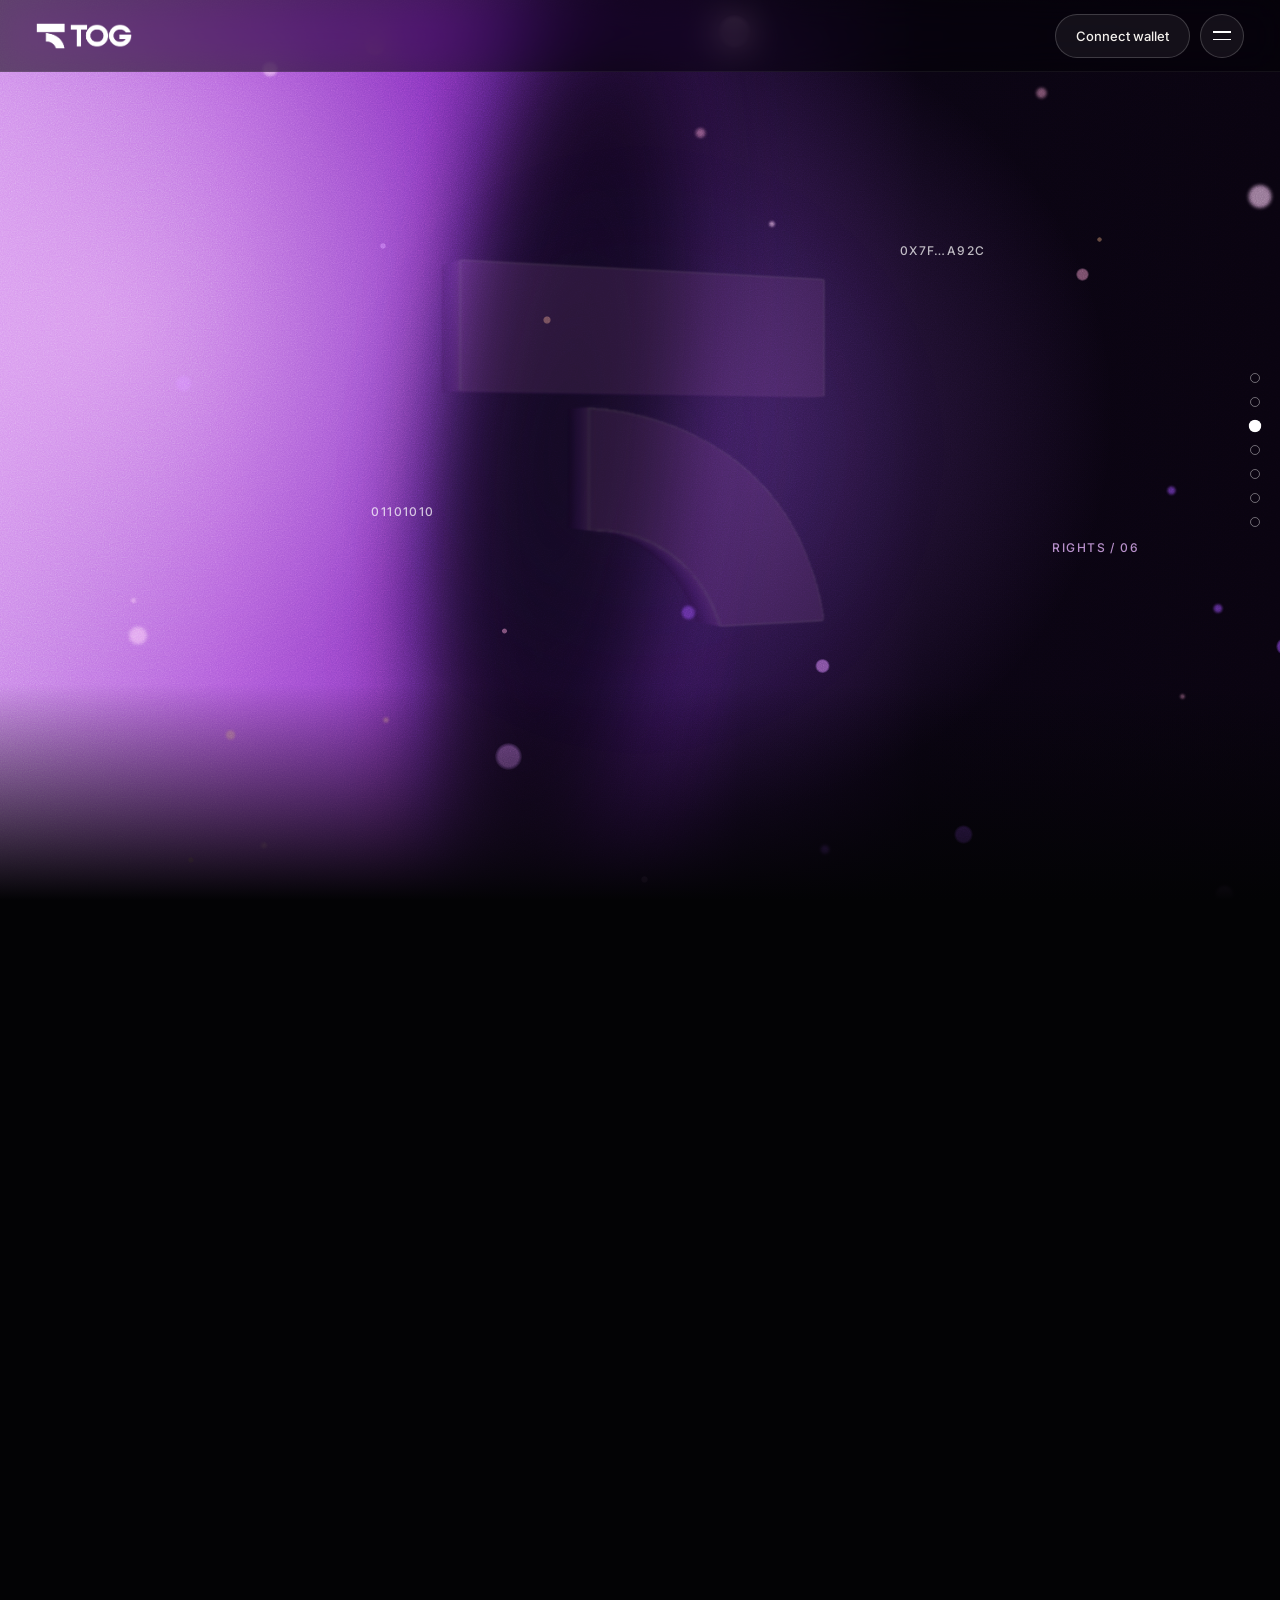
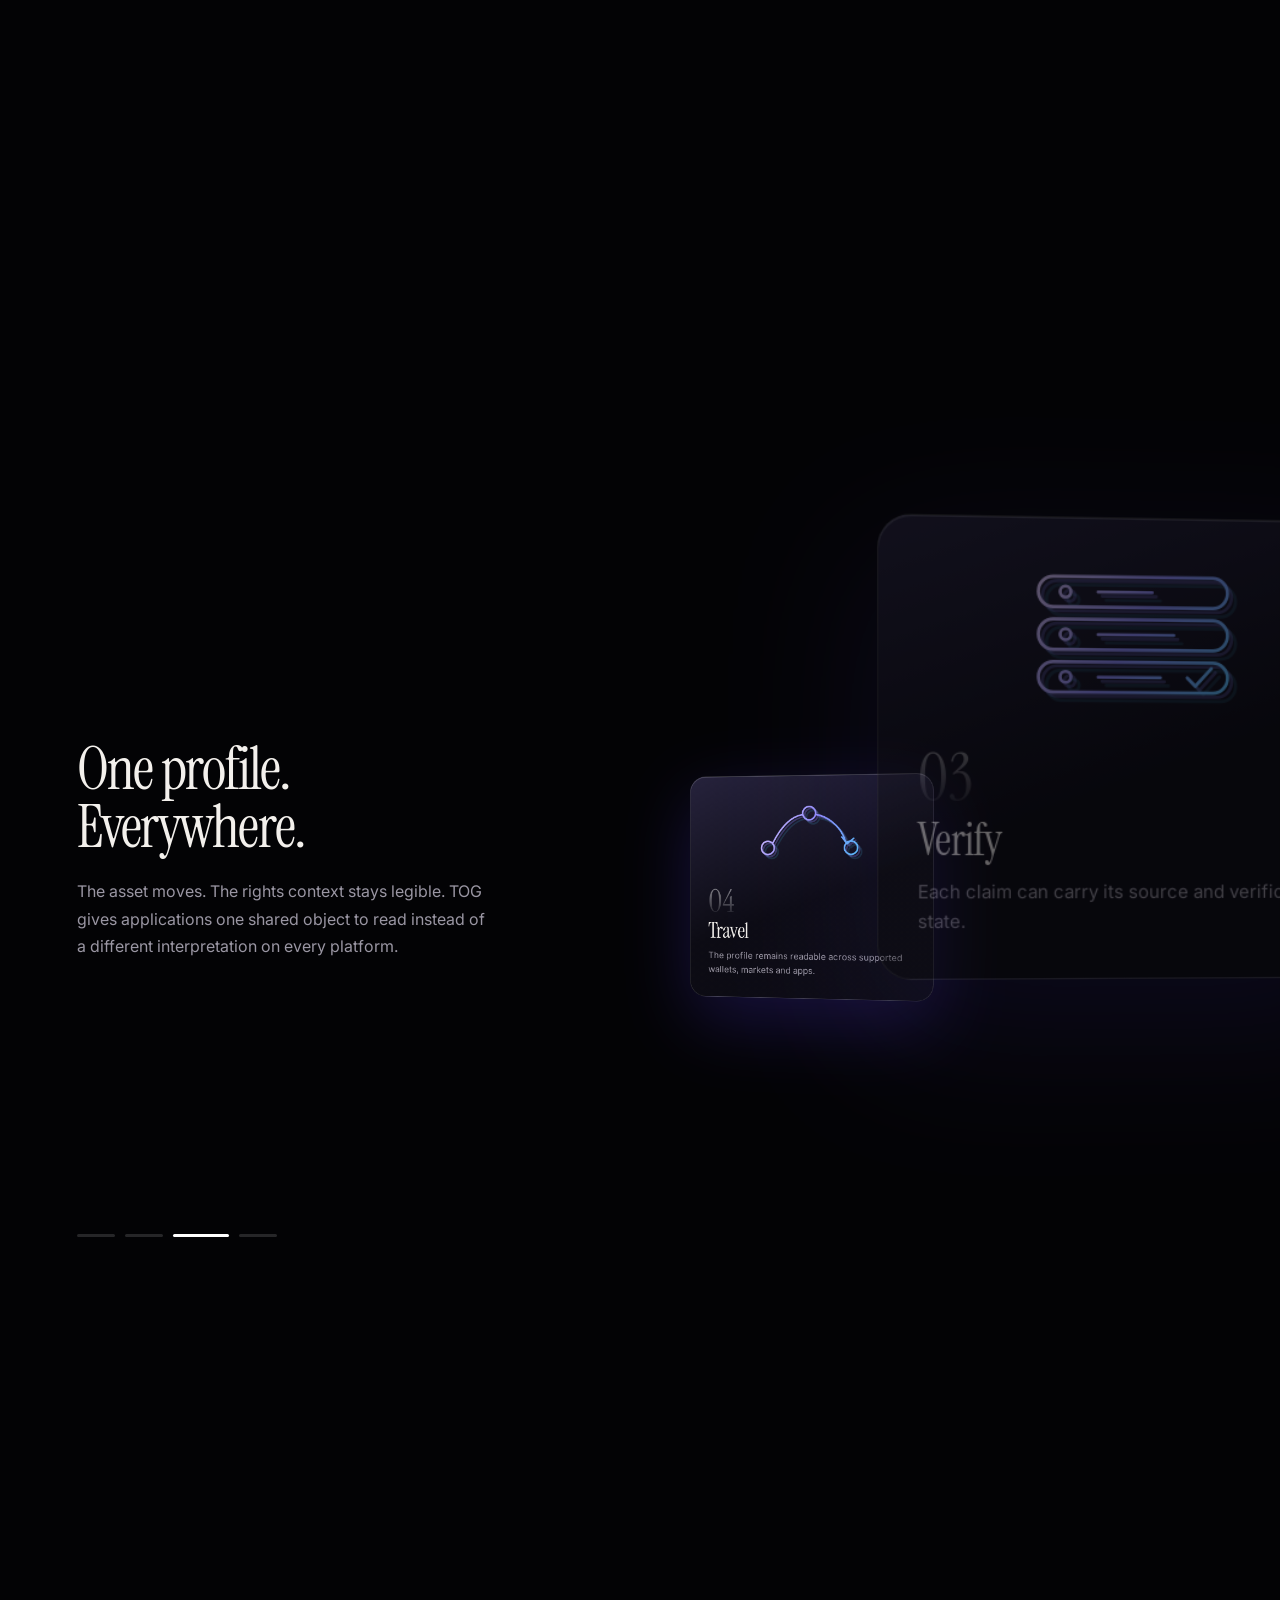
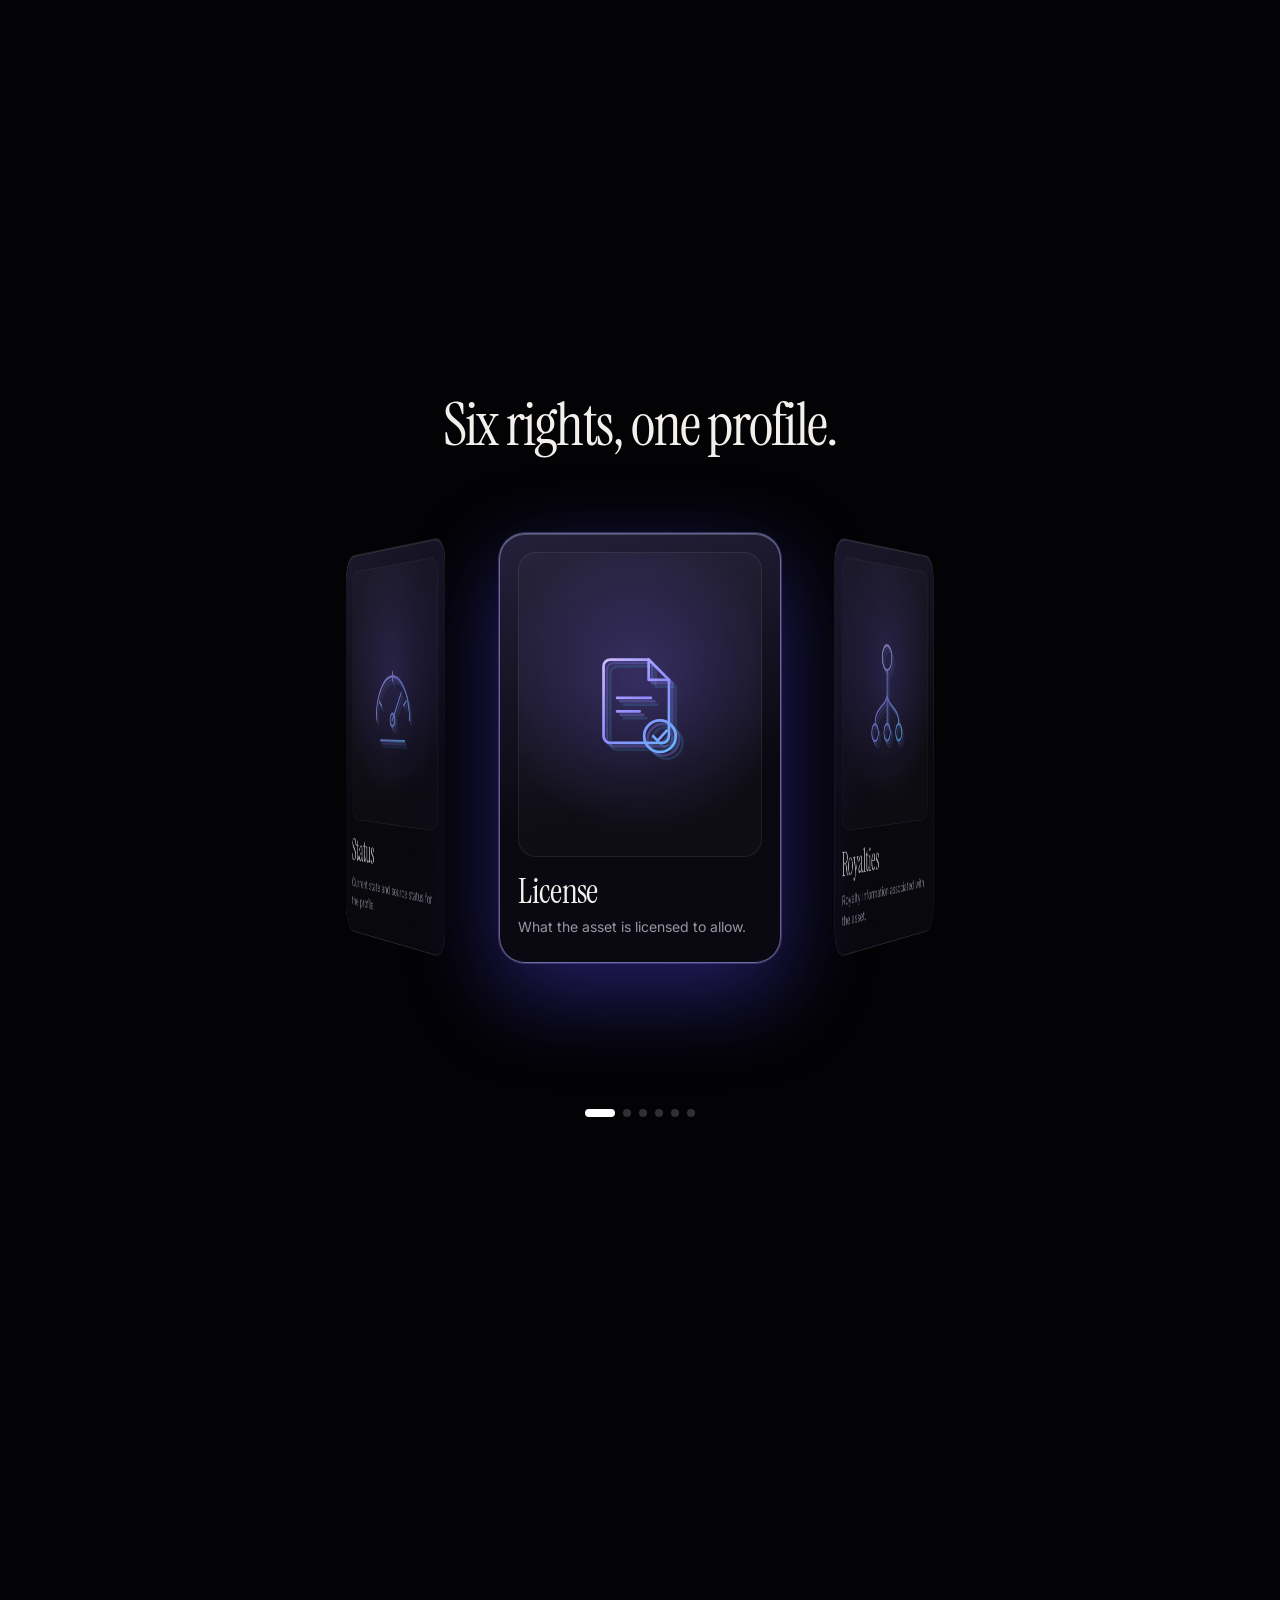
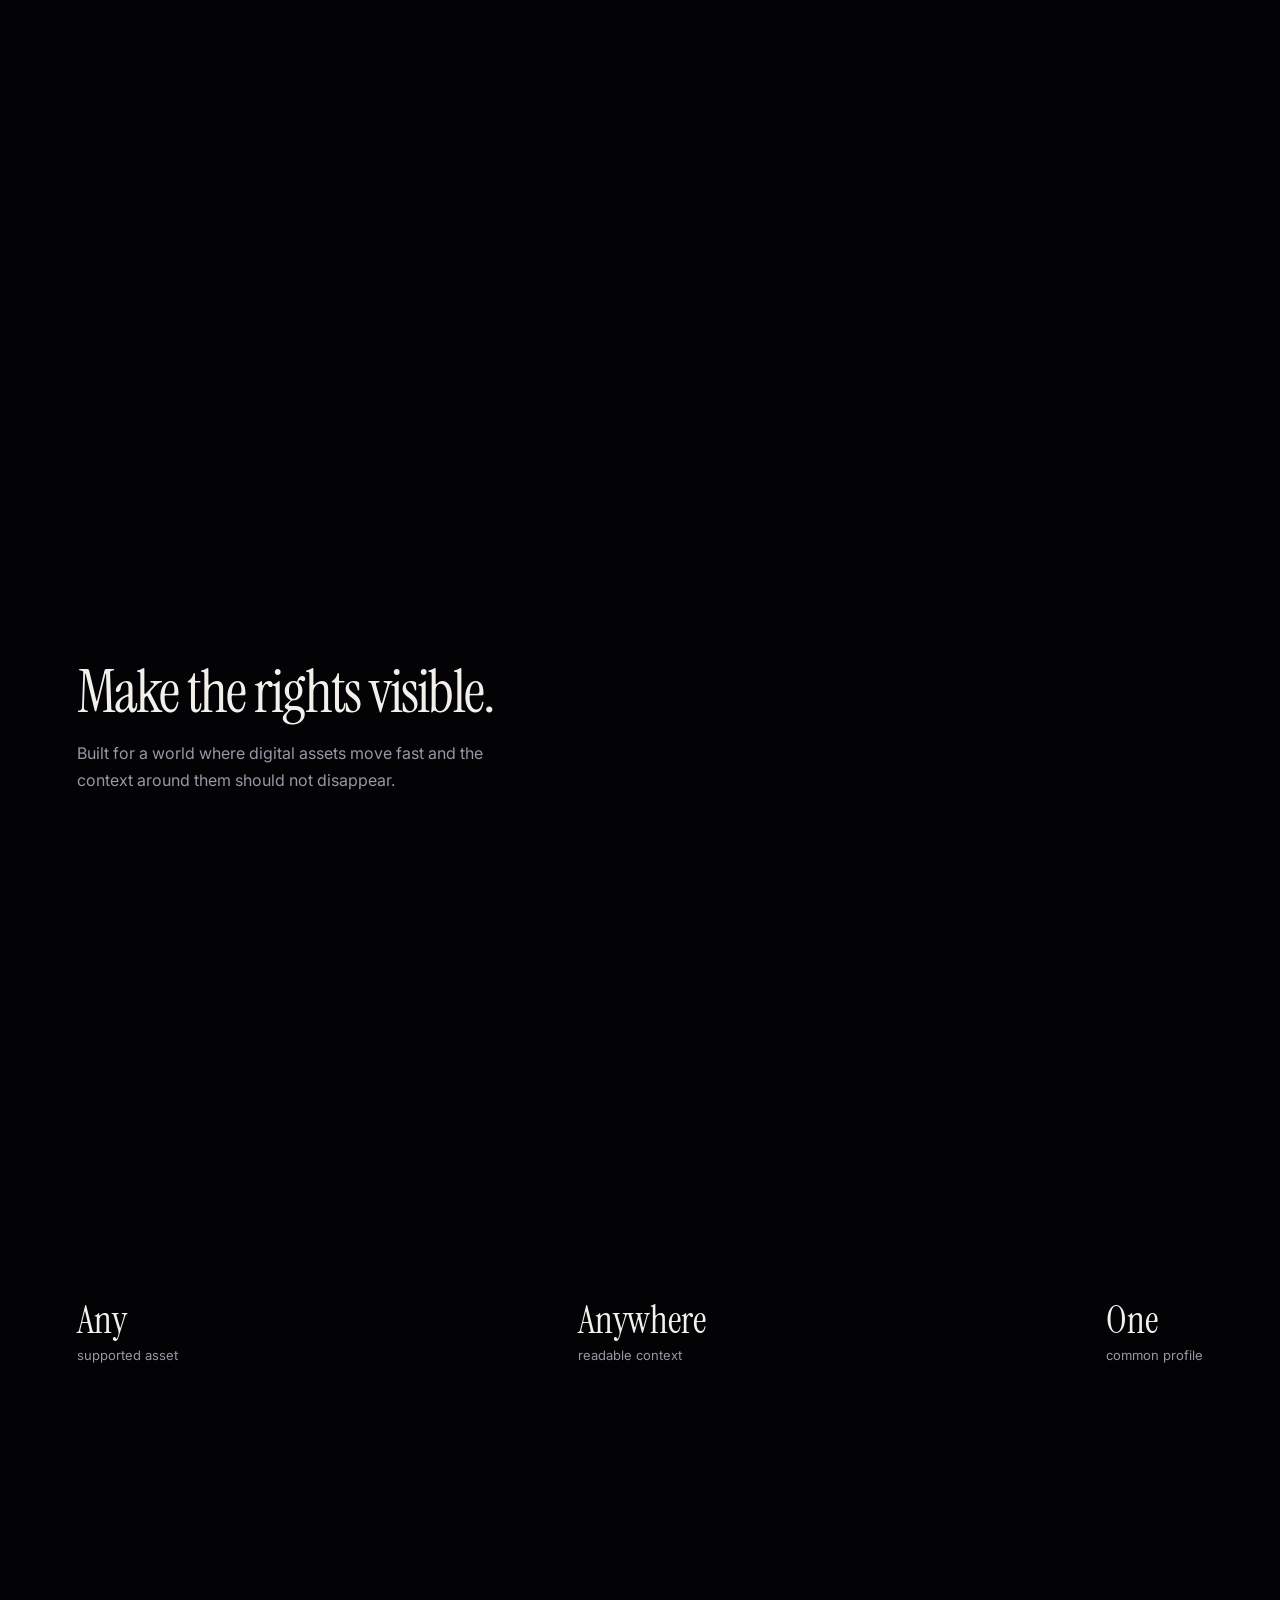
==== commit 5131e971: "Add files via upload" ====
--- a/index.html
+++ b/index.html
@@ -8,7 +8,7 @@
 <title>TOG | Portable Digital Rights Layer</title>
 <link rel="preconnect" href="https://fonts.googleapis.com">
 <link rel="preconnect" href="https://fonts.gstatic.com" crossorigin>
-<link href="https://fonts.googleapis.com/css2?family=Instrument+Serif:ital@0;1&family=Inter:wght@400;500;600&family=Space+Mono:wght@400;700&display=swap" rel="stylesheet">
+<link href="https://fonts.googleapis.com/css2?family=Instrument+Serif:ital@0;1&family=Inter:wght@400;500;600&display=swap" rel="stylesheet">
 <link rel="stylesheet" href="home.css">
 </head>
 <body class="home">
--- a/home.css
+++ b/home.css
@@ -20,11 +20,11 @@
 .brand{display:flex;align-items:center;gap:10px;font-weight:500;font-size:17px;letter-spacing:-.01em}
 .brand img{height:26px;width:auto;filter:brightness(0) invert(1)}
 .nav-right{display:flex;align-items:center;gap:10px}
-.connect-wallet{height:44px;padding:0 22px;border-radius:0;border:0;background:#e9c4ff;color:#1a0830;font:700 12px 'Space Mono',ui-monospace,monospace;letter-spacing:.08em;text-transform:uppercase;cursor:pointer;transition:background .25s}
-.connect-wallet:hover{background:#fff}
-.connect-wallet.is-connected{background:#bff3cd}
+.connect-wallet{height:44px;padding:0 20px;border-radius:999px;border:1px solid rgba(255,255,255,.18);background:rgba(255,255,255,.06);color:var(--ink);font:500 13px var(--sans);cursor:pointer;transition:background .25s,border-color .25s}
+.connect-wallet:hover{background:rgba(255,255,255,.13)}
+.connect-wallet.is-connected{border-color:rgba(157,233,178,.5);color:#bff3cd}
 .connect-wallet:disabled{opacity:.6;cursor:wait}
-.menu{width:44px;height:44px;border-radius:0;border:1px solid rgba(255,255,255,.18);background:rgba(255,255,255,.06);display:grid;place-content:center;gap:6px;cursor:pointer;transition:background .25s}
+.menu{width:44px;height:44px;border-radius:50%;border:1px solid rgba(255,255,255,.18);background:rgba(255,255,255,.06);display:grid;place-content:center;gap:6px;cursor:pointer;transition:background .25s}
 .menu:hover{background:rgba(255,255,255,.13)}
 .menu i{display:block;width:18px;height:1.5px;background:#fff;transition:transform .35s}
 .menu[aria-expanded="true"] i:first-child{transform:translateY(3.75px) rotate(45deg)}
@@ -62,7 +62,7 @@
 .hero-actions{display:flex;gap:10px;flex-wrap:wrap}
 
 /* ---------- HERO ---------- */
-.hero{--mono:'Space Mono',ui-monospace,Menlo,Consolas,monospace;position:relative;min-height:100vh;min-height:100svh;display:flex;align-items:flex-end;padding:calc(var(--nav) + 4vh) var(--pad) clamp(30px,6vh,64px);overflow:hidden;background:#0a0412}
+.hero{position:relative;min-height:100vh;min-height:100svh;display:flex;align-items:flex-end;padding:calc(var(--nav) + 4vh) var(--pad) clamp(30px,6vh,64px);overflow:hidden;background:#0a0412}
 .hero::after{content:"";position:absolute;left:0;right:0;bottom:0;height:24vh;background:linear-gradient(transparent,#030305);z-index:1;pointer-events:none}
 .hero-bg{position:absolute;inset:0;z-index:0;pointer-events:none;background:radial-gradient(50% 65% at 52% 46%,rgba(170,90,240,.3),transparent 70%),linear-gradient(90deg,#c984e8 0%,#ac58d8 18%,#8636bf 33%,#4c1779 46%,#1b0a2d 58%,#0a0412 72%,#09030f 100%)}
 .hb-glow{position:absolute;left:-8%;top:6%;width:52%;height:78%;background:radial-gradient(circle at 32% 38%,rgba(255,205,255,.42),transparent 62%);filter:blur(24px)}
@@ -70,22 +70,19 @@
 .hb-bokeh span{position:absolute;border-radius:50%;background:radial-gradient(circle,var(--c) 0,var(--c) 52%,transparent 74%);filter:blur(var(--b));animation:bk var(--t) ease-in-out infinite alternate}
 @keyframes bk{to{transform:translate(var(--dx),var(--dy))}}
 .hb-grain{position:absolute;inset:0;background-image:url("data:image/svg+xml;utf8,<svg xmlns='http://www.w3.org/2000/svg' width='240' height='240'><filter id='n'><feTurbulence type='fractalNoise' baseFrequency='.85' numOctaves='2' stitchTiles='stitch'/><feColorMatrix values='.33 .33 .33 0 0 .33 .33 .33 0 0 .33 .33 .33 0 0 0 0 0 1 0'/></filter><rect width='240' height='240' filter='url(%23n)'/></svg>");background-size:240px 240px;opacity:.5;mix-blend-mode:overlay}
-.hf{position:absolute;z-index:3;font:400 12px var(--mono);letter-spacing:.1em;color:rgba(255,255,255,.72);animation:hf 6s ease-in-out infinite alternate;pointer-events:none}
+.hf{position:absolute;z-index:3;font:500 12px var(--sans);letter-spacing:.12em;color:rgba(255,255,255,.72);animation:hf 6s ease-in-out infinite alternate;pointer-events:none}
 .hf1{left:29%;top:56%}.hf2{right:23%;top:27%;animation-delay:-2s}.hf3{right:11%;top:60%;animation-delay:-4s;color:rgba(226,179,247,.8)}
 @keyframes hf{to{transform:translateY(-14px)}}
 .hero-bottom{position:relative;z-index:5;width:100%;display:grid;grid-template-columns:1.1fr .9fr;gap:40px 60px;align-items:end;will-change:transform,opacity}
 .tag{display:inline-flex;align-items:stretch;gap:7px;margin-bottom:22px}
-.tag span{background:#fff;color:#6a22a4;padding:7px 14px 6px;font:700 clamp(.8rem,1.1vw,1rem)/1.2 var(--mono);letter-spacing:.06em;text-transform:uppercase}
+.tag span{background:#fff;color:#6a22a4;padding:7px 14px 6px;font:600 clamp(.75rem,1vw,.9rem)/1.2 var(--sans);letter-spacing:.12em;text-transform:uppercase}
 .tag i{width:5px;background:#fff}
-.hero h1{display:flex;flex-direction:column;font:700 clamp(1.5rem,2.7vw,2.9rem)/1.2 var(--mono);letter-spacing:-.01em;text-transform:uppercase;color:#fff}
-.hero h1 .l2{position:relative;padding-left:clamp(44px,8vw,130px)}
-.hero h1 .l2::before{content:"";position:absolute;left:0;top:54%;width:clamp(30px,7vw,120px);height:3px;background:linear-gradient(90deg,#fff,rgba(255,255,255,0))}
-.hero-right p{font:400 clamp(.82rem,1vw,.98rem)/1.7 var(--mono);color:#e2b3f7;max-width:34em}
-.hero-right small{display:block;margin-top:16px;font:400 .76rem/1.6 var(--mono);color:#fff;letter-spacing:.05em;text-transform:uppercase}
+.hero h1{display:flex;flex-direction:column;font:400 clamp(3rem,6vw,6.4rem)/.94 var(--serif);letter-spacing:-.04em;color:#fff}
+.hero h1 .l2{position:relative;padding-left:clamp(44px,7vw,110px);font-style:italic;background:linear-gradient(100deg,#fff 0%,#f0d6ff 45%,#d9a6f2 100%);-webkit-background-clip:text;background-clip:text;color:transparent;width:max-content;max-width:100%}
+.hero h1 .l2::before{content:"";position:absolute;left:0;top:58%;width:clamp(30px,7vw,120px);height:3px;background:linear-gradient(90deg,#fff,rgba(255,255,255,0))}
+.hero-right p{font:400 clamp(.95rem,1.15vw,1.1rem)/1.7 var(--sans);color:#e8c3fa;max-width:32em}
+.hero-right small{display:block;margin-top:16px;font:500 .74rem/1.6 var(--sans);color:#fff;letter-spacing:.08em;text-transform:uppercase}
 .hero-right .hero-actions{margin-top:22px}
-.hero .button{border-radius:0;height:44px;padding:0 20px;font:700 12px var(--mono);letter-spacing:.08em;text-transform:uppercase;background:rgba(255,255,255,.06)}
-.hero .button.primary{background:#e9c4ff;color:#1a0830}
-.hero .button.primary:hover{background:#fff}
 
 /* ---------- PROBLEM ---------- */
 .problem{height:300vh;position:relative}
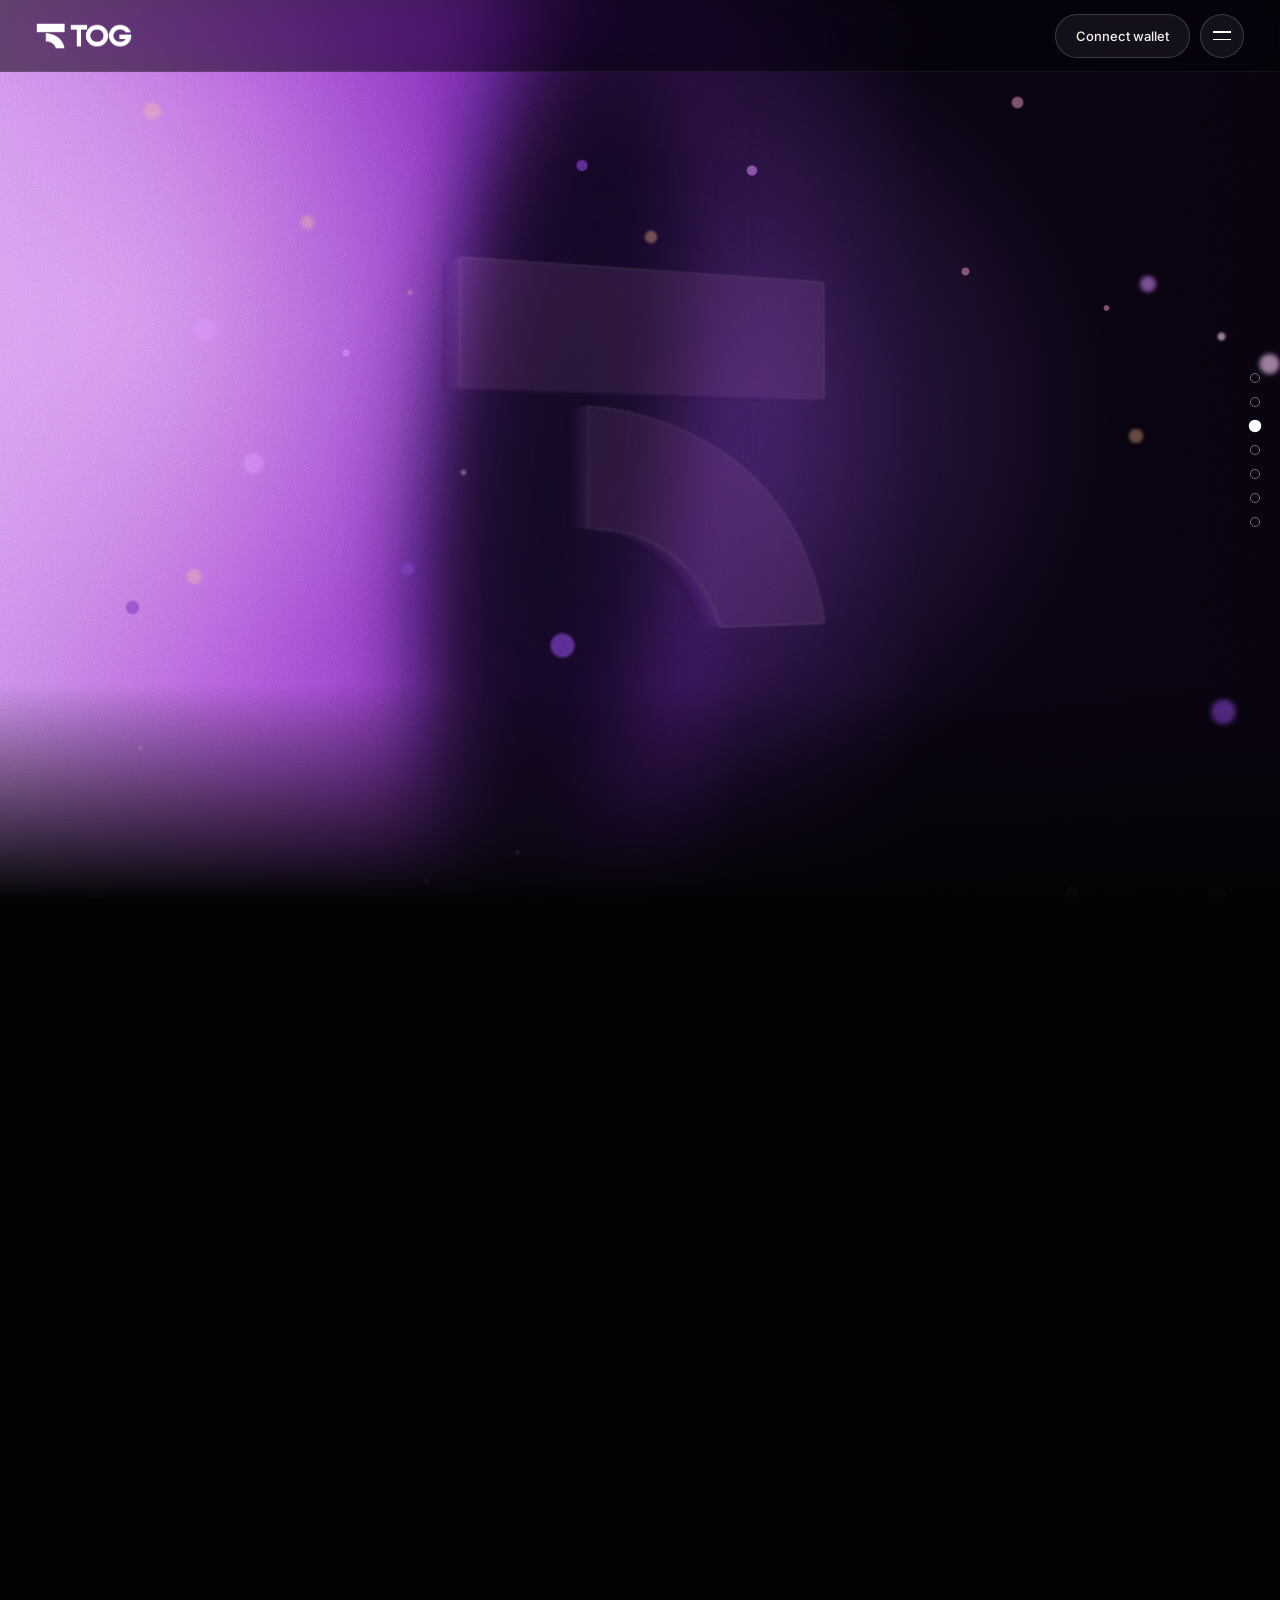
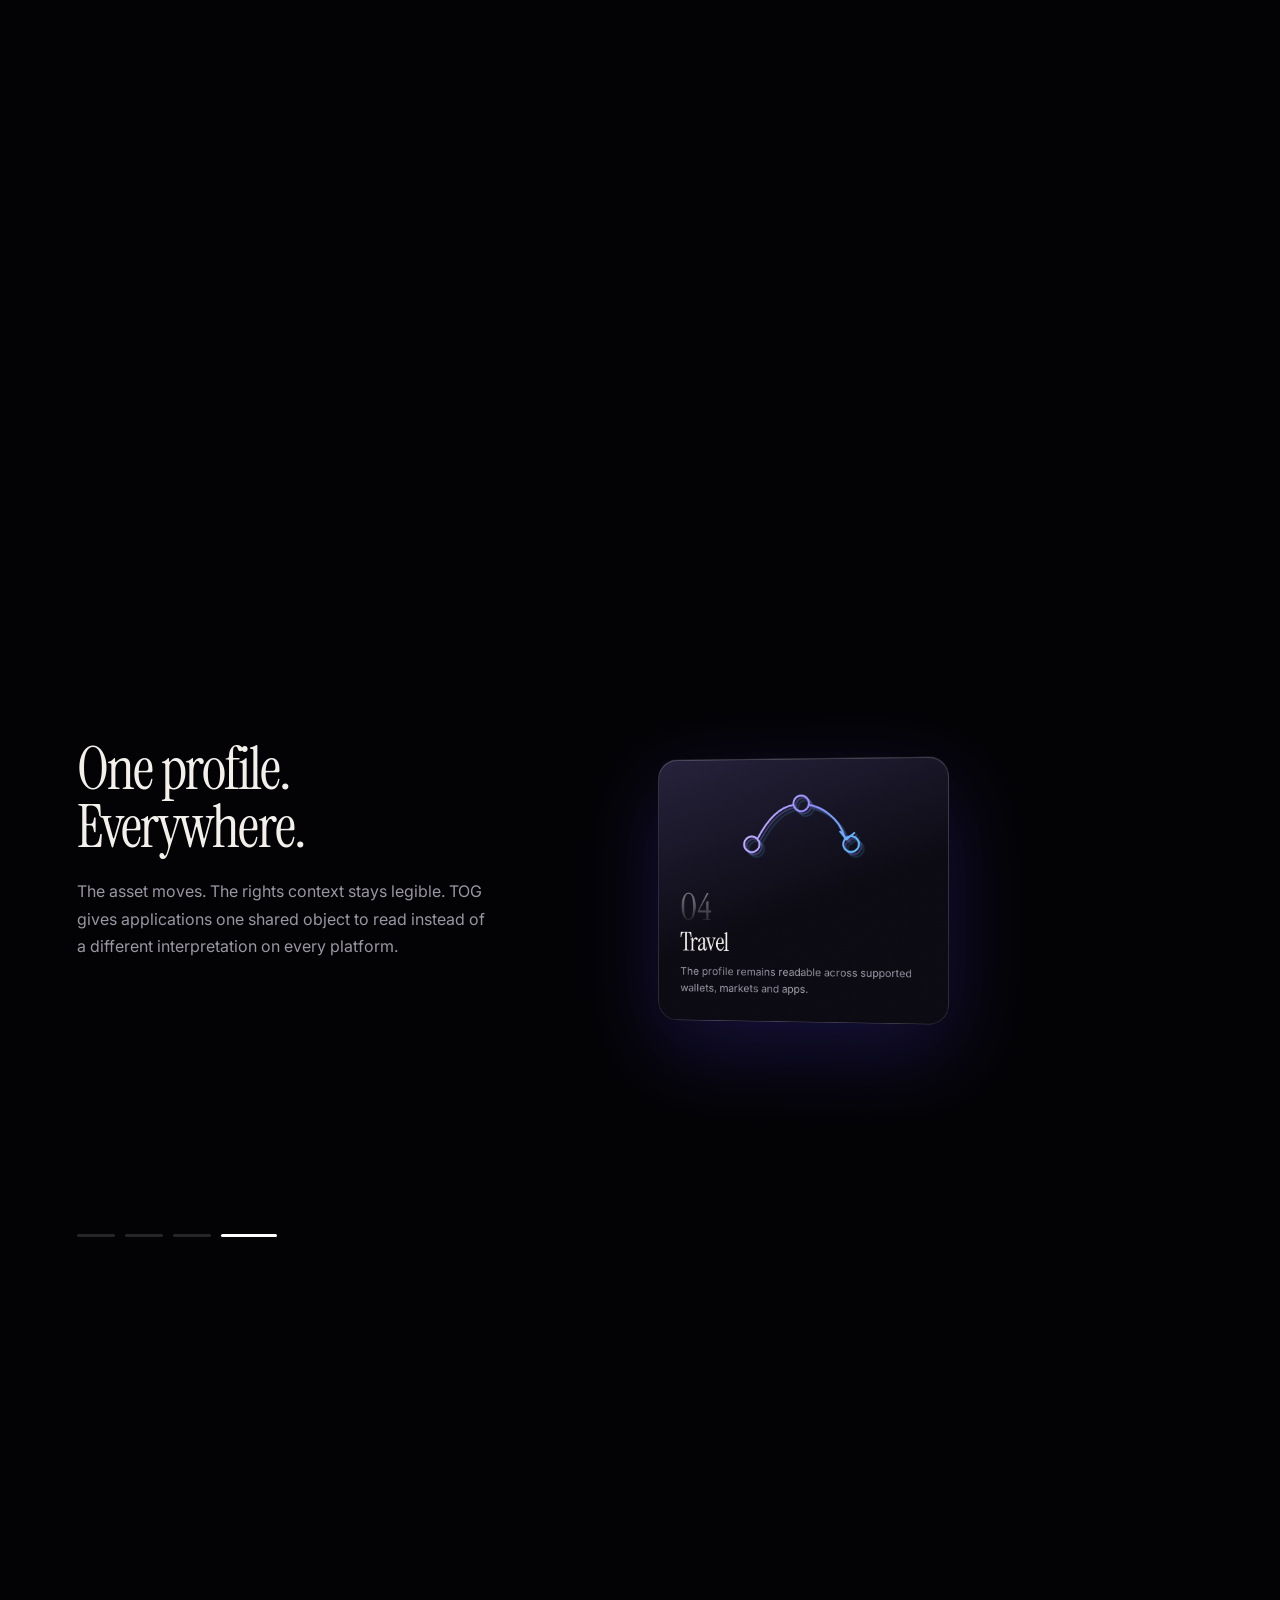
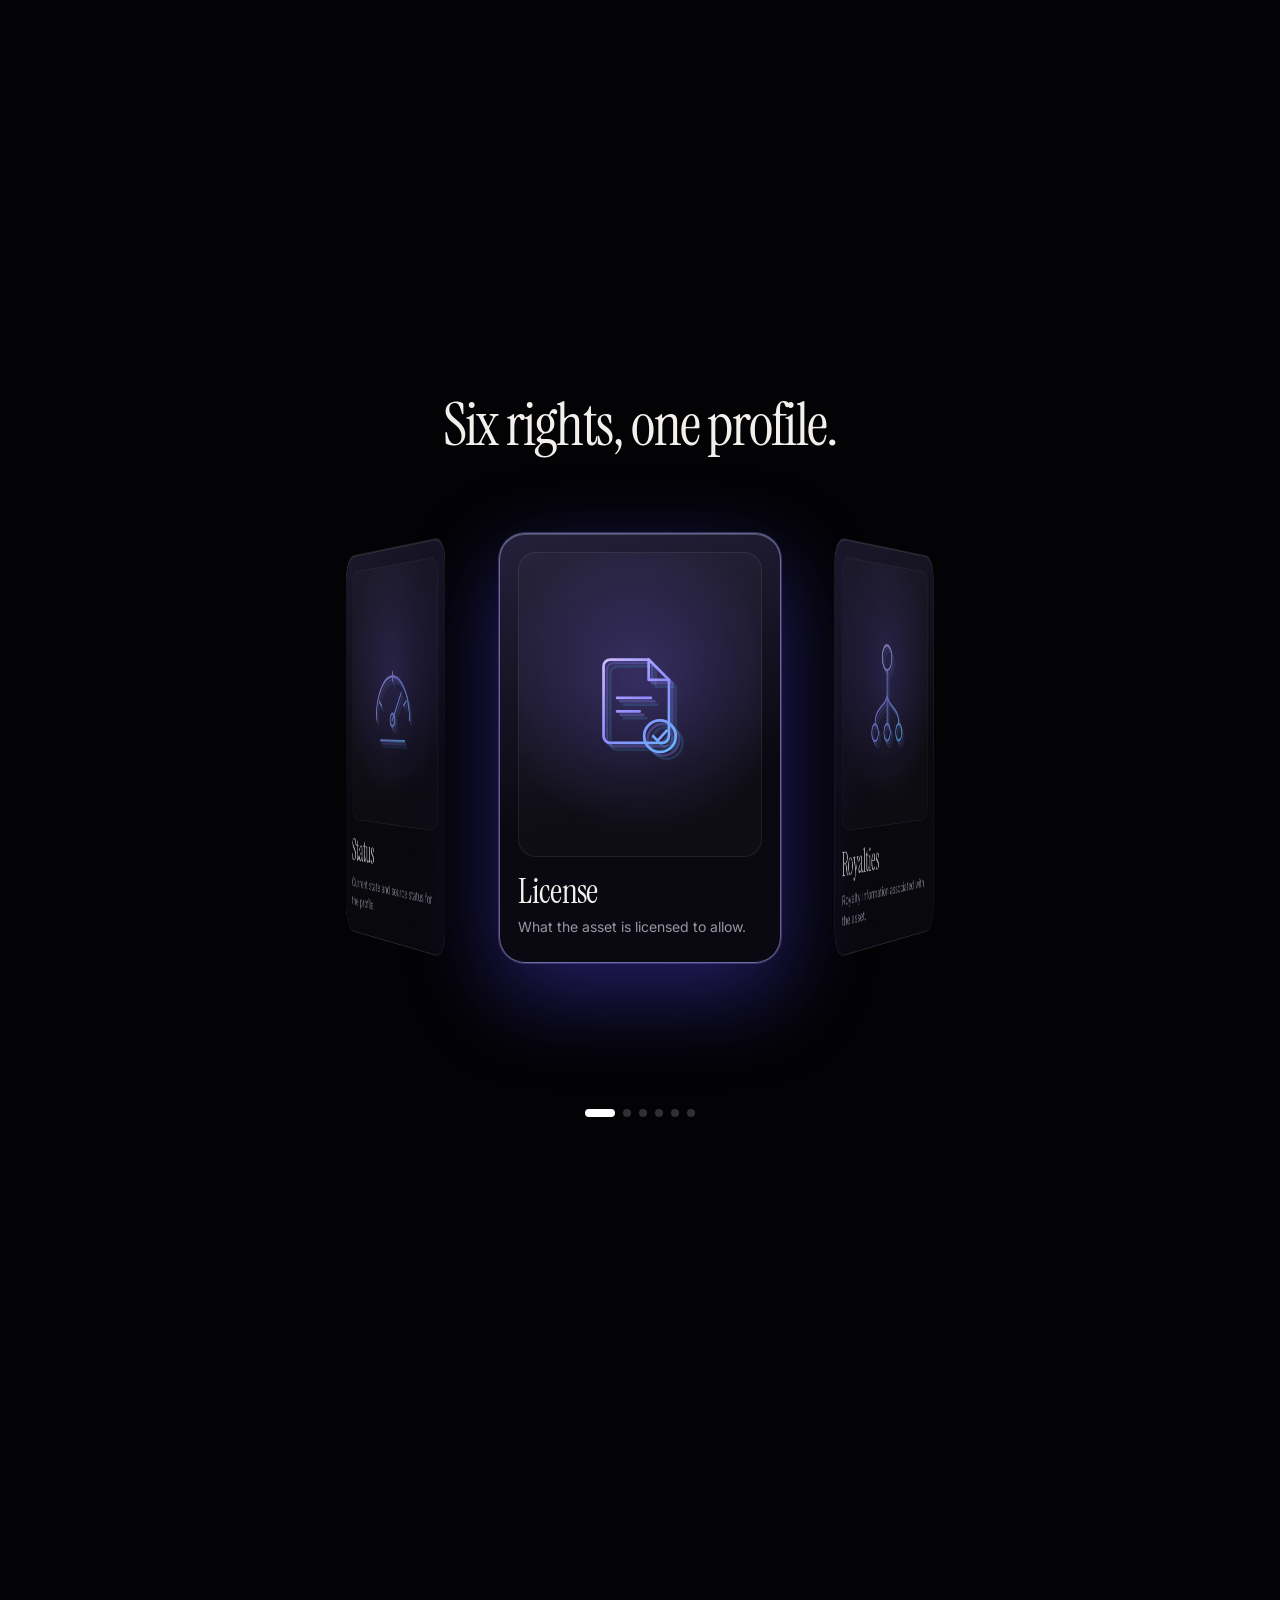
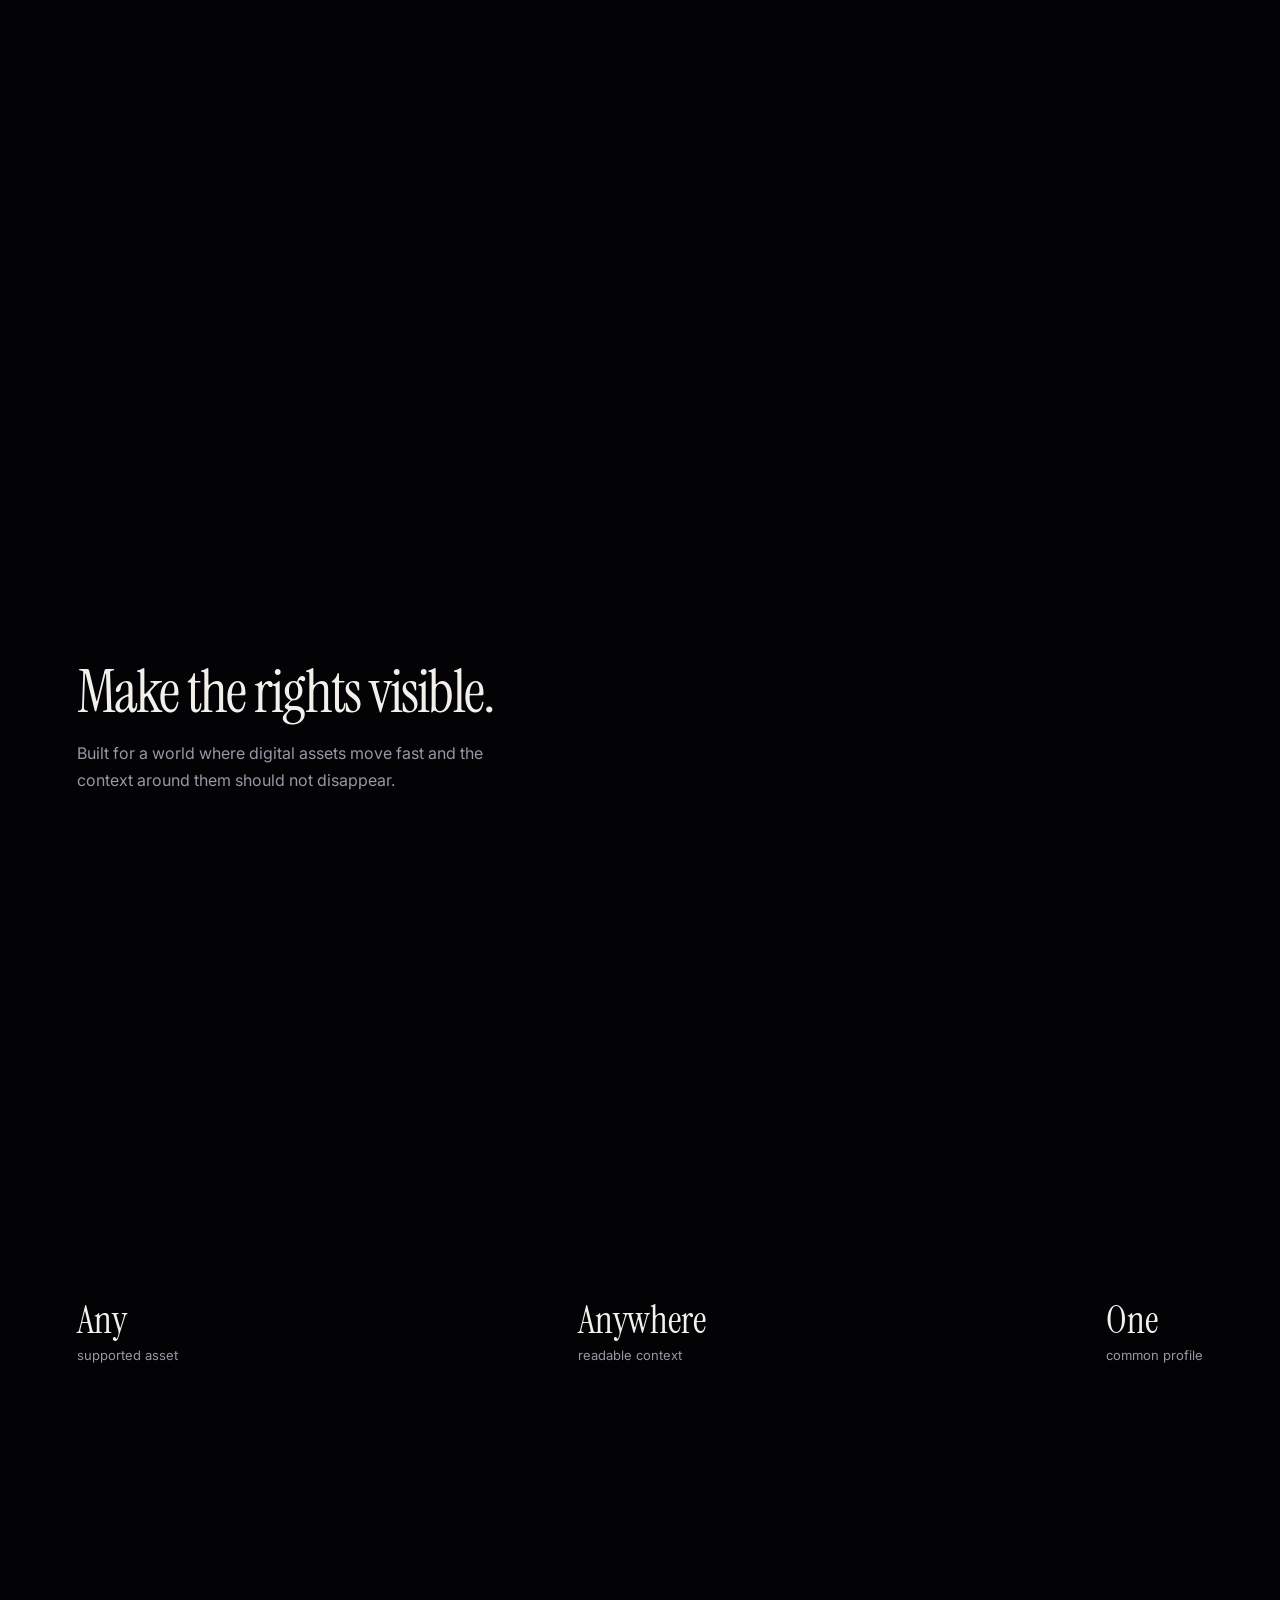
==== commit f5480bb8: "Update index.html" ====
--- a/index.html
+++ b/index.html
@@ -78,9 +78,6 @@
       <div class="hb-bokeh" id="bokeh"></div>
       <div class="hb-grain"></div>
     </div>
-    <div class="hf hf1" aria-hidden="true">01101010</div>
-    <div class="hf hf2" aria-hidden="true">0X7F…A92C</div>
-    <div class="hf hf3" aria-hidden="true">RIGHTS / 06</div>
     <div class="hero-bottom" id="heroCopy">
       <div class="hero-left">
         <div class="tag"><span>CA coming soon</span><i></i><i></i></div>
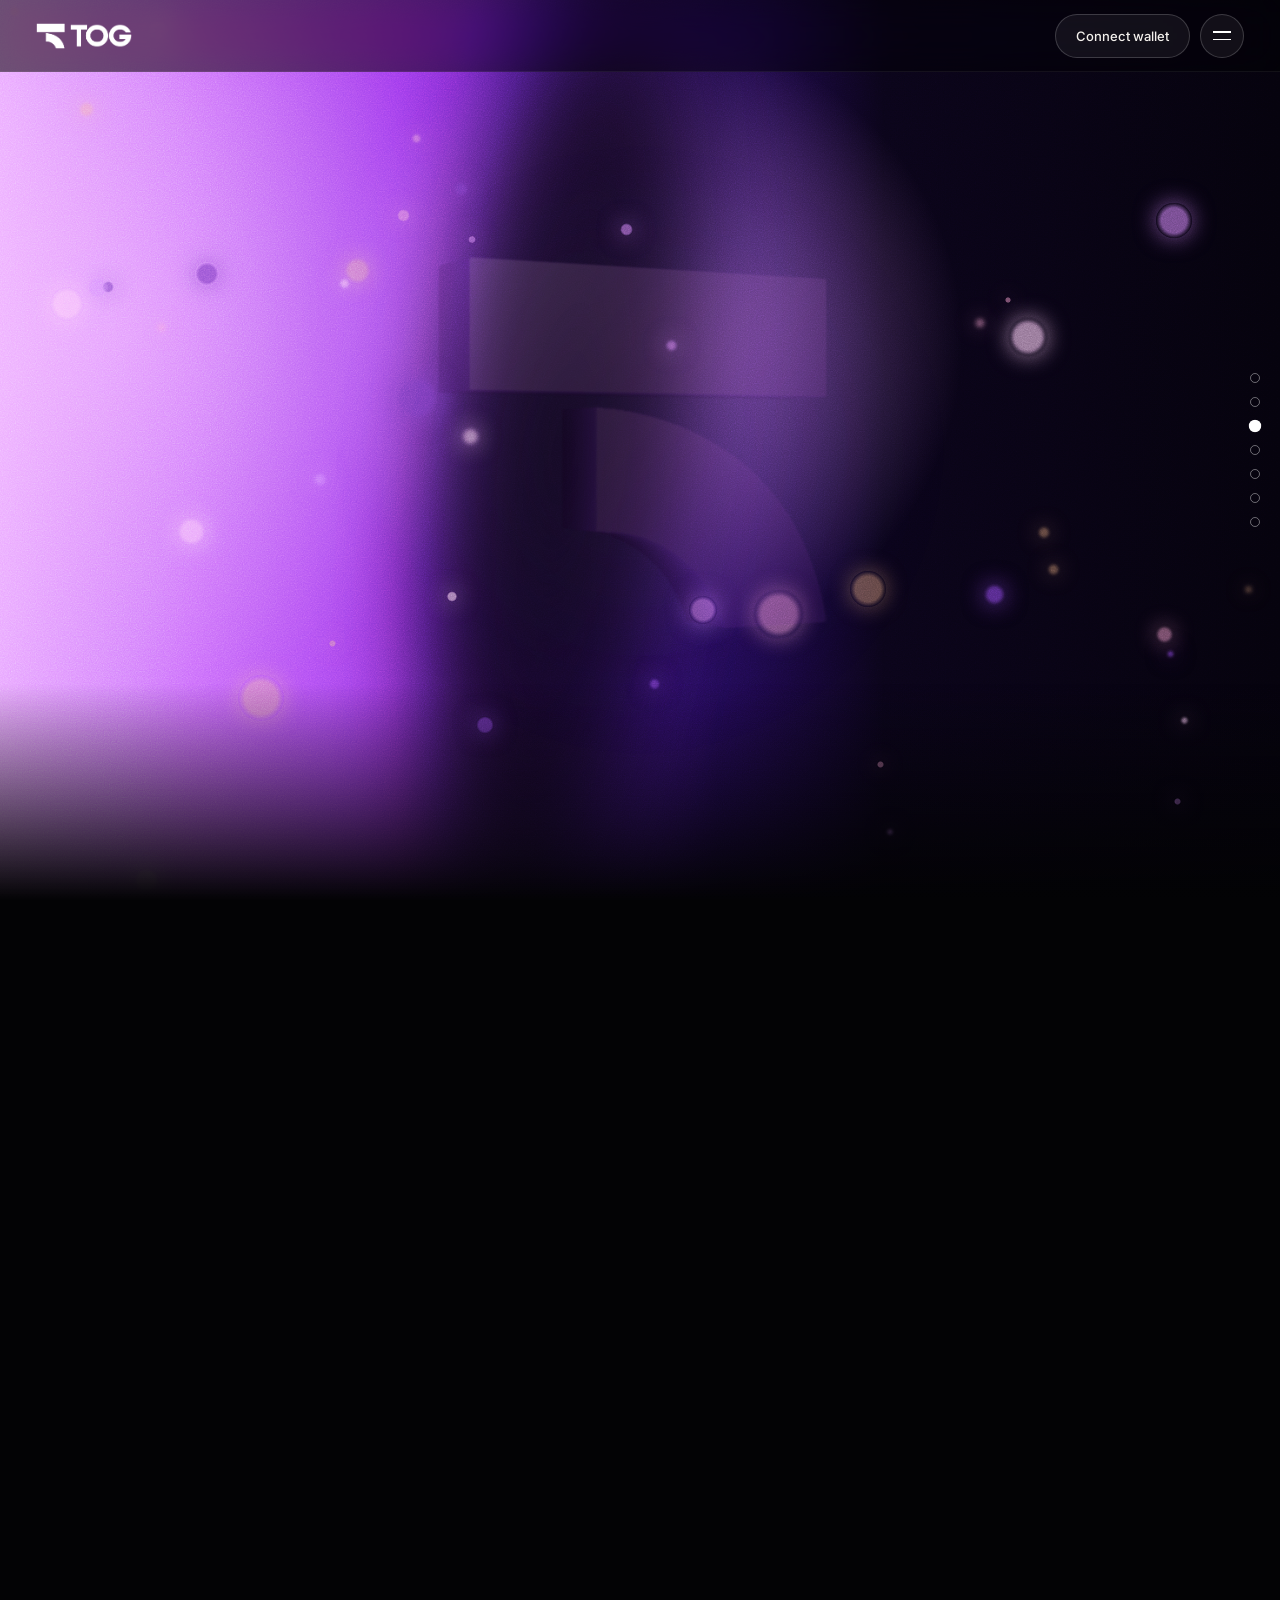
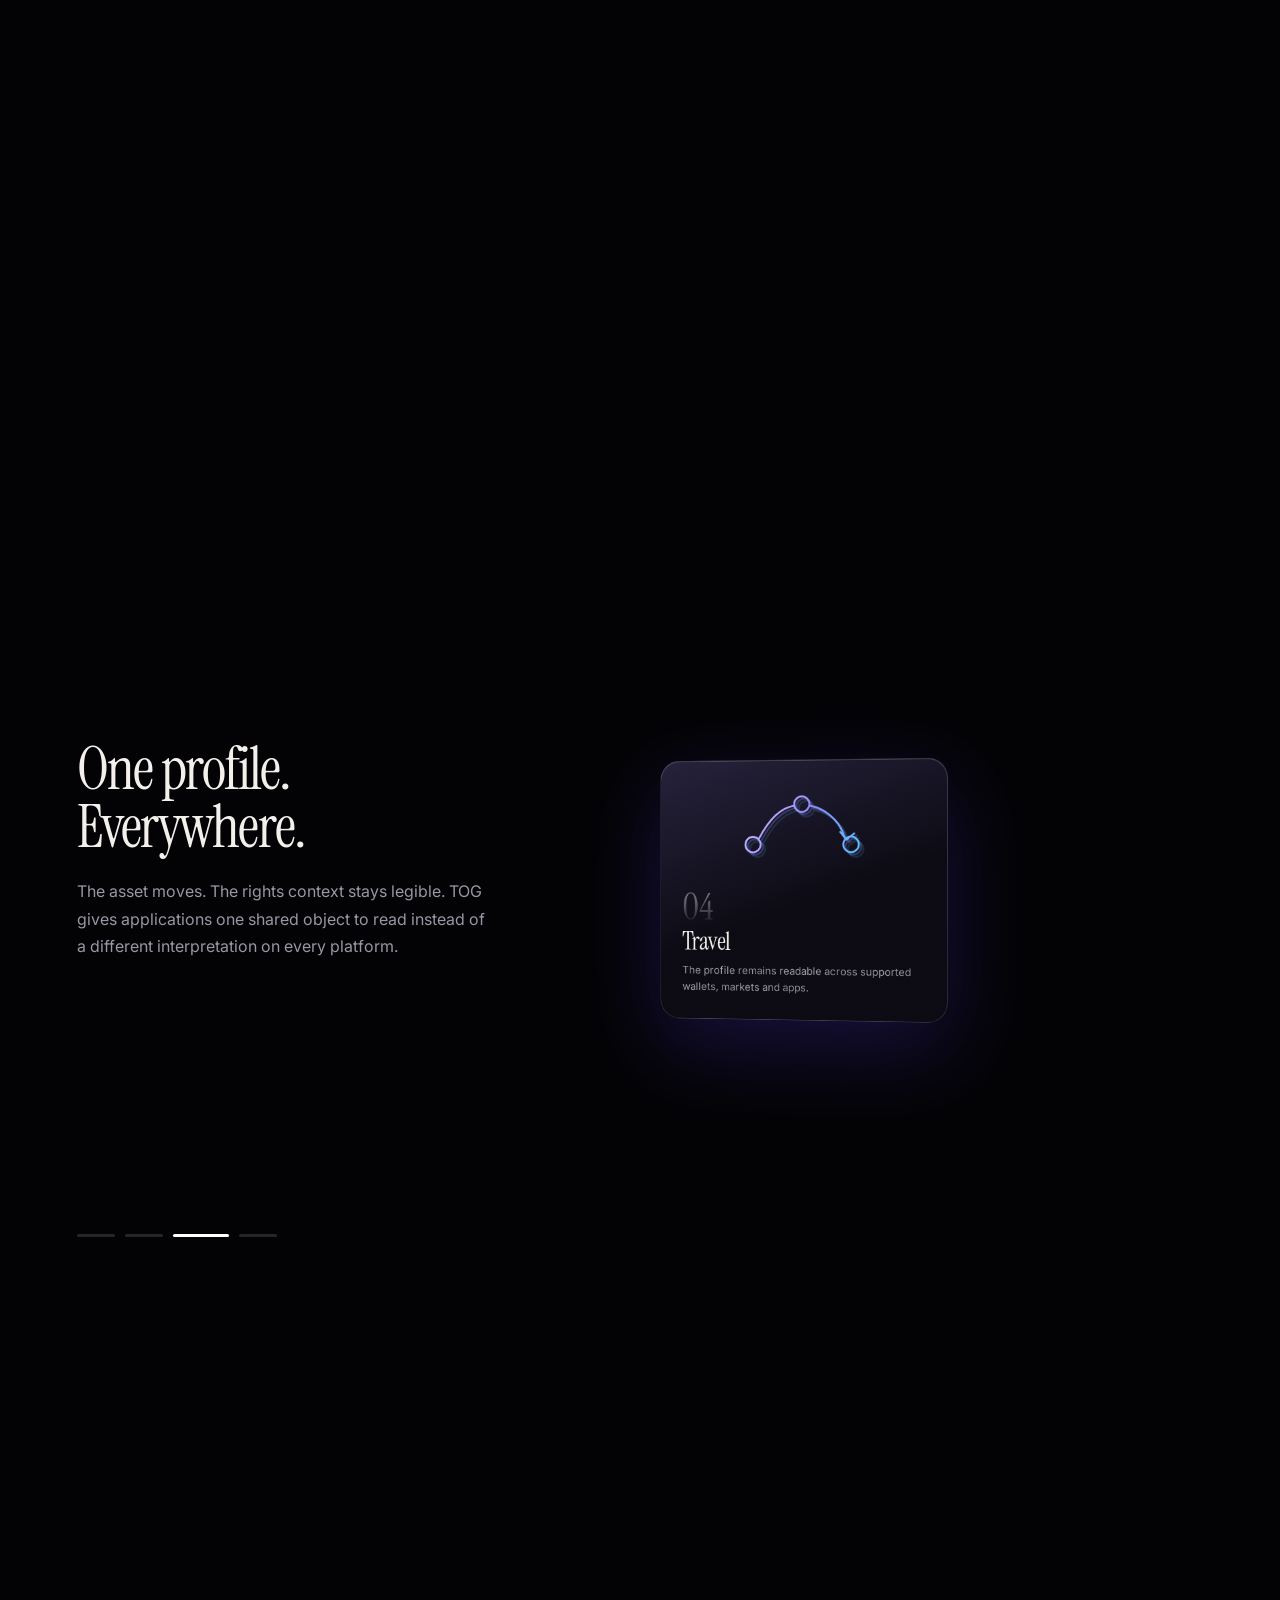
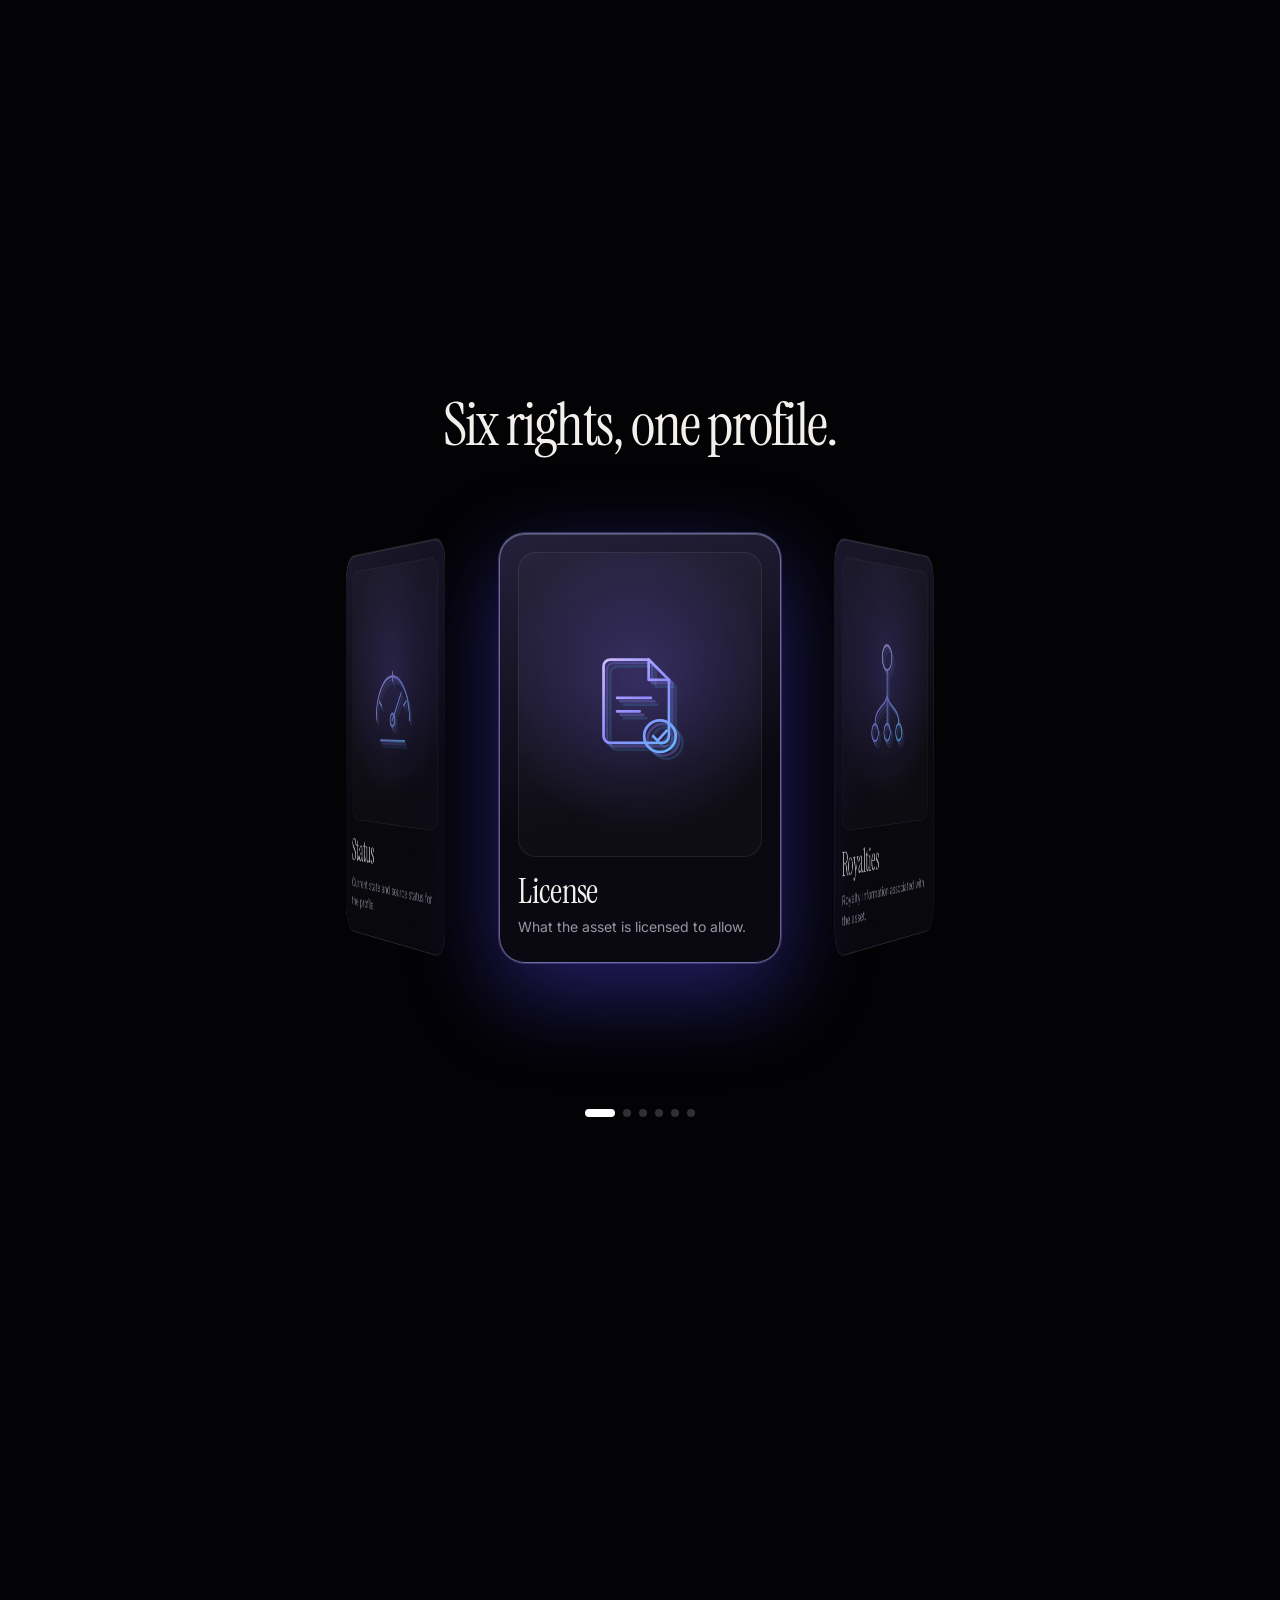
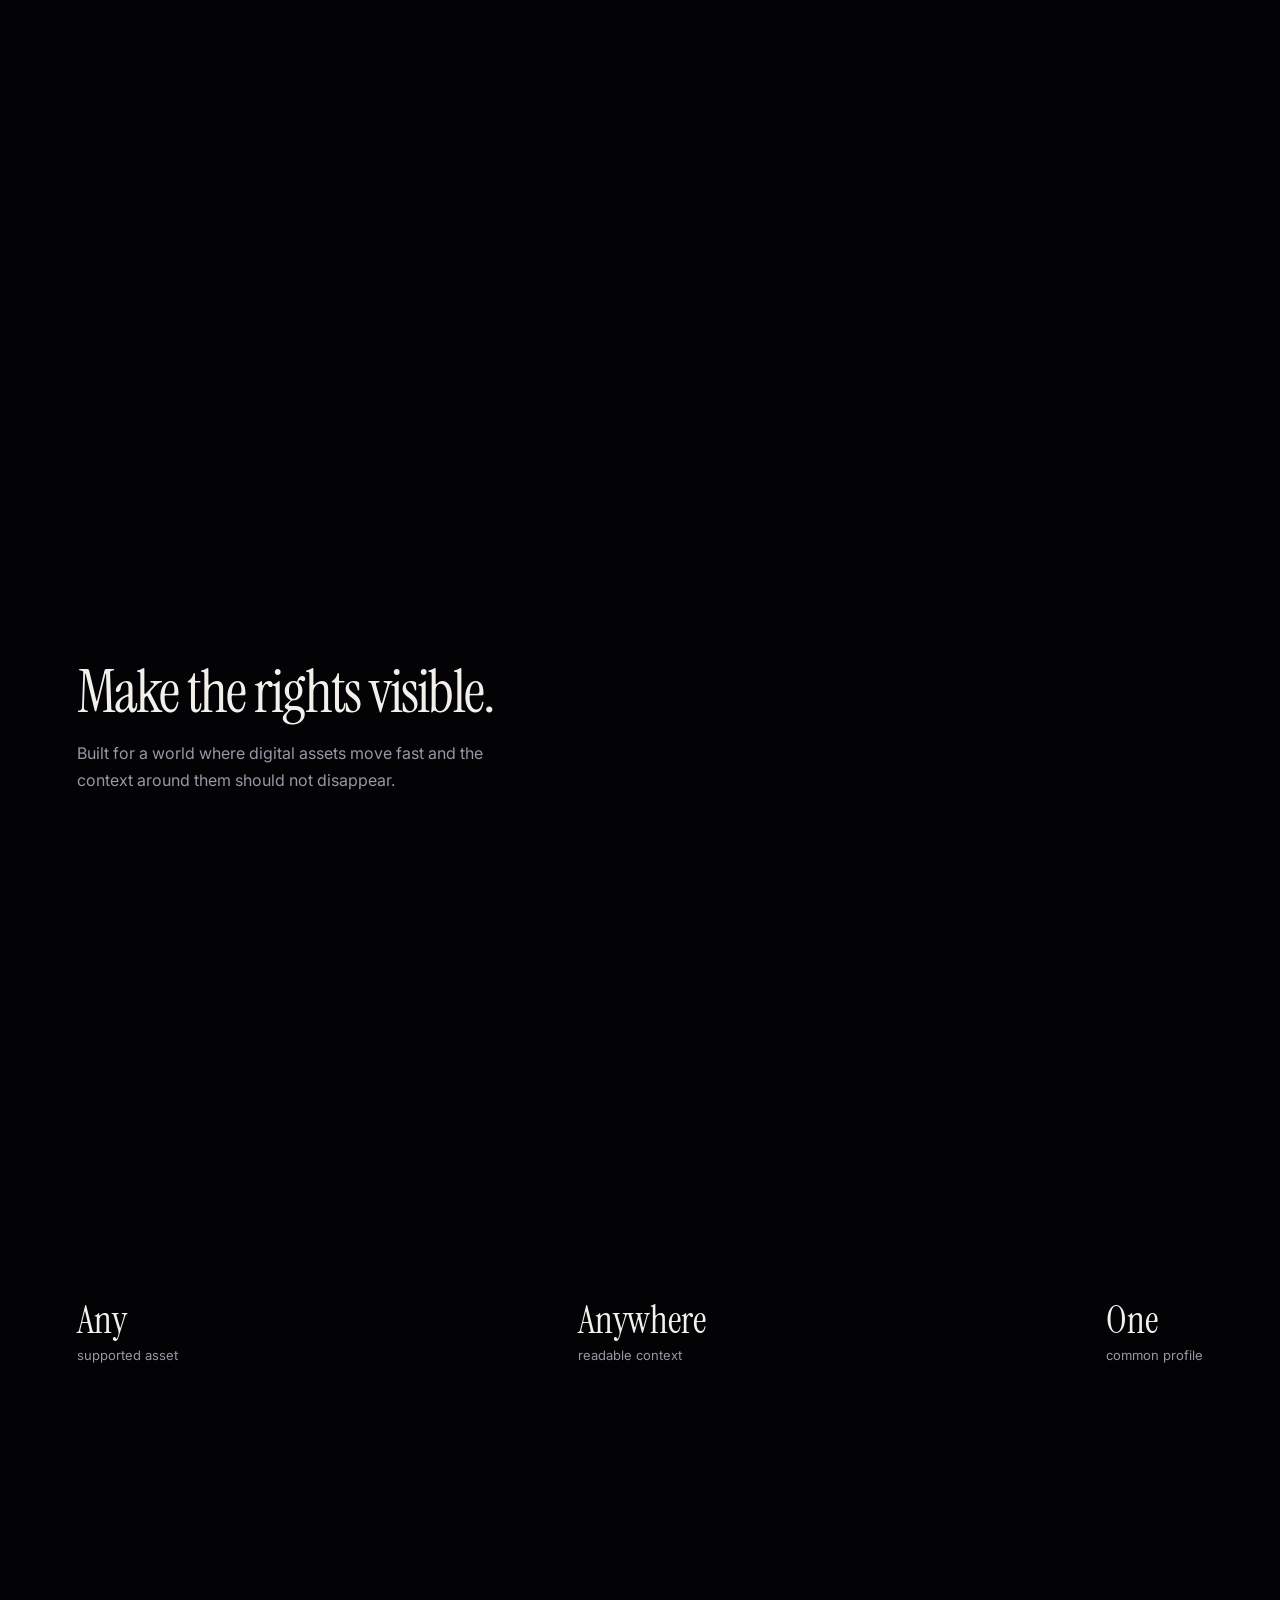
==== commit c076020d: "Add files via upload" ====
--- a/index.html
+++ b/index.html
@@ -66,7 +66,6 @@
   <div class="logo-glow"></div>
   <div class="logo-float"><div class="logo-rig" id="logoRig"></div></div>
 </div>
-<svg width="0" height="0" style="position:absolute" aria-hidden="true" focusable="false"><defs id="tintDefs"></defs></svg>
 
 <nav class="rail" id="rail" aria-label="Page sections"></nav>
 
--- a/home.css
+++ b/home.css
@@ -45,10 +45,13 @@
 /* ---------- 3D LOGO STAGE ---------- */
 .logo-stage{position:fixed;left:0;top:0;width:var(--ls,420px);height:var(--ls,420px);margin:calc(var(--ls,420px)/-2) 0 0 calc(var(--ls,420px)/-2);perspective:2200px;z-index:2;pointer-events:none;will-change:transform,opacity;opacity:0}
 .logo-glow{position:absolute;inset:-34%;background:radial-gradient(circle,rgba(150,115,255,.4),rgba(60,100,255,.15) 42%,transparent 68%);filter:blur(34px)}
-.logo-float{position:absolute;inset:0;transform-style:preserve-3d;animation:float 7s ease-in-out infinite}
-.logo-rig{position:absolute;inset:0;transform-style:preserve-3d;--gap:4.6px}
-.logo-rig img{position:absolute;inset:0;width:100%;height:100%;object-fit:contain;transform:translateZ(calc(var(--k,0)*var(--gap)));user-select:none;-webkit-user-drag:none}
-@keyframes float{0%,100%{transform:translateY(-8px) rotateZ(-.8deg)}50%{transform:translateY(8px) rotateZ(.8deg)}}
+.logo-float{position:absolute;inset:0;transform-style:preserve-3d;animation:float 6s ease-in-out infinite}
+.logo-rig{position:absolute;inset:0;transform-style:preserve-3d;--gap:4px}
+.logo-rig .ly{position:absolute;inset:0;transform:translateZ(calc(var(--k,0)*var(--gap)));-webkit-mask:var(--mask) center/contain no-repeat;mask:var(--mask) center/contain no-repeat}
+.logo-rig .face{background:linear-gradient(135deg,#fbe3ff 0%,#e3a6fb 22%,#c67ee0 48%,#9a4fd0 74%,#6a2ba6 100%)}
+.logo-rig .shine{background:linear-gradient(112deg,transparent 32%,rgba(255,255,255,.9) 49%,transparent 64%);background-size:280% 100%;background-position:140% 0;animation:sheen 3.6s ease-in-out infinite}
+@keyframes sheen{0%{background-position:140% 0}65%,100%{background-position:-40% 0}}
+@keyframes float{0%,100%{transform:translateY(-10px) rotateY(-10deg)}50%{transform:translateY(10px) rotateY(10deg)}}
 
 /* ---------- SHARED ---------- */
 main{position:relative}
@@ -64,15 +67,12 @@
 /* ---------- HERO ---------- */
 .hero{position:relative;min-height:100vh;min-height:100svh;display:flex;align-items:flex-end;padding:calc(var(--nav) + 4vh) var(--pad) clamp(30px,6vh,64px);overflow:hidden;background:#0a0412}
 .hero::after{content:"";position:absolute;left:0;right:0;bottom:0;height:24vh;background:linear-gradient(transparent,#030305);z-index:1;pointer-events:none}
-.hero-bg{position:absolute;inset:0;z-index:0;pointer-events:none;background:radial-gradient(50% 65% at 52% 46%,rgba(170,90,240,.3),transparent 70%),linear-gradient(90deg,#c984e8 0%,#ac58d8 18%,#8636bf 33%,#4c1779 46%,#1b0a2d 58%,#0a0412 72%,#09030f 100%)}
+.hero-bg{position:absolute;inset:0;z-index:0;pointer-events:none;background:radial-gradient(36% 50% at 50% 38%,rgba(226,150,255,.55),transparent 70%),linear-gradient(90deg,#e8a3ff 0%,#c868fb 15%,#9a38ec 31%,#5a1cb6 44%,#220a52 56%,#0a0418 69%,#05020c 100%)}
 .hb-glow{position:absolute;left:-8%;top:6%;width:52%;height:78%;background:radial-gradient(circle at 32% 38%,rgba(255,205,255,.42),transparent 62%);filter:blur(24px)}
 .hb-edge{position:absolute;top:-18%;bottom:-18%;left:31%;width:26%;background:radial-gradient(ellipse at center,#0c0415 0%,rgba(12,4,21,.85) 42%,transparent 72%);filter:blur(34px);transform:rotate(7deg)}
-.hb-bokeh span{position:absolute;border-radius:50%;background:radial-gradient(circle,var(--c) 0,var(--c) 52%,transparent 74%);filter:blur(var(--b));animation:bk var(--t) ease-in-out infinite alternate}
+.hb-bokeh span{position:absolute;border-radius:50%;background:radial-gradient(circle,var(--c) 0,var(--c) 50%,transparent 72%);box-shadow:0 0 22px var(--c);filter:blur(var(--b));animation:bk var(--t) ease-in-out infinite alternate}
 @keyframes bk{to{transform:translate(var(--dx),var(--dy))}}
-.hb-grain{position:absolute;inset:0;background-image:url("data:image/svg+xml;utf8,<svg xmlns='http://www.w3.org/2000/svg' width='240' height='240'><filter id='n'><feTurbulence type='fractalNoise' baseFrequency='.85' numOctaves='2' stitchTiles='stitch'/><feColorMatrix values='.33 .33 .33 0 0 .33 .33 .33 0 0 .33 .33 .33 0 0 0 0 0 1 0'/></filter><rect width='240' height='240' filter='url(%23n)'/></svg>");background-size:240px 240px;opacity:.5;mix-blend-mode:overlay}
-.hf{position:absolute;z-index:3;font:500 12px var(--sans);letter-spacing:.12em;color:rgba(255,255,255,.72);animation:hf 6s ease-in-out infinite alternate;pointer-events:none}
-.hf1{left:29%;top:56%}.hf2{right:23%;top:27%;animation-delay:-2s}.hf3{right:11%;top:60%;animation-delay:-4s;color:rgba(226,179,247,.8)}
-@keyframes hf{to{transform:translateY(-14px)}}
+.hb-grain{position:absolute;inset:0;background-image:url("data:image/svg+xml;utf8,<svg xmlns='http://www.w3.org/2000/svg' width='240' height='240'><filter id='n'><feTurbulence type='fractalNoise' baseFrequency='.85' numOctaves='2' stitchTiles='stitch'/><feColorMatrix values='.33 .33 .33 0 0 .33 .33 .33 0 0 .33 .33 .33 0 0 0 0 0 1 0'/></filter><rect width='240' height='240' filter='url(%23n)'/></svg>");background-size:240px 240px;opacity:.6;mix-blend-mode:overlay}
 .hero-bottom{position:relative;z-index:5;width:100%;display:grid;grid-template-columns:1.1fr .9fr;gap:40px 60px;align-items:end;will-change:transform,opacity}
 .tag{display:inline-flex;align-items:stretch;gap:7px;margin-bottom:22px}
 .tag span{background:#fff;color:#6a22a4;padding:7px 14px 6px;font:600 clamp(.75rem,1vw,.9rem)/1.2 var(--sans);letter-spacing:.12em;text-transform:uppercase}
@@ -194,8 +194,7 @@
   :root{--nav:68px}
   .rail,.scroll-cue,.hero-facts,.layer-stats{display:none}
   .hero-bottom{grid-template-columns:1fr;gap:24px}
-  .hf{display:none}
-  .hero-bg{background:radial-gradient(70% 40% at 50% 30%,rgba(170,90,240,.35),transparent 70%),linear-gradient(180deg,#c984e8 0%,#9a46cc 26%,#4c1779 48%,#150826 70%,#09030f 100%)}
+    .hero-bg{background:radial-gradient(70% 40% at 50% 30%,rgba(170,90,240,.35),transparent 70%),linear-gradient(180deg,#e8a3ff 0%,#b552f5 26%,#5a1cb6 48%,#150626 70%,#05020c 100%)}
   .hb-edge{display:none}
   .problem .pin{align-items:flex-end;justify-content:flex-start;padding-bottom:9vh}
   .problem-copy{width:100%}
@@ -236,3 +235,12 @@
 .rm .s-card{position:relative;top:auto;margin-bottom:24px;height:auto;min-height:320px}
 .rm .logo-float{animation:none}
 @media(prefers-reduced-motion:reduce){*{animation:none!important;scroll-behavior:auto!important}}
+
+/* ---------- WALLET PICKER ---------- */
+.wallet-modal{position:fixed;inset:0;z-index:300;display:grid;place-items:center;background:rgba(3,3,6,.7);backdrop-filter:blur(10px)}
+.wallet-sheet{width:min(92vw,360px);padding:26px;border-radius:24px;background:linear-gradient(160deg,rgba(40,30,70,.97),rgba(12,9,22,.98));border:1px solid rgba(255,255,255,.14);display:flex;flex-direction:column;gap:10px}
+.wallet-sheet h3{font-size:1.9rem;margin-bottom:8px}
+.wallet-sheet button{display:flex;align-items:center;gap:12px;height:52px;padding:0 16px;border-radius:14px;border:1px solid rgba(255,255,255,.14);background:rgba(255,255,255,.05);color:#fff;font:500 15px var(--sans);cursor:pointer;transition:background .2s}
+.wallet-sheet button:hover{background:rgba(255,255,255,.12)}
+.wallet-sheet img{width:26px;height:26px;border-radius:6px}
+.hb-bokeh{position:absolute;inset:0}
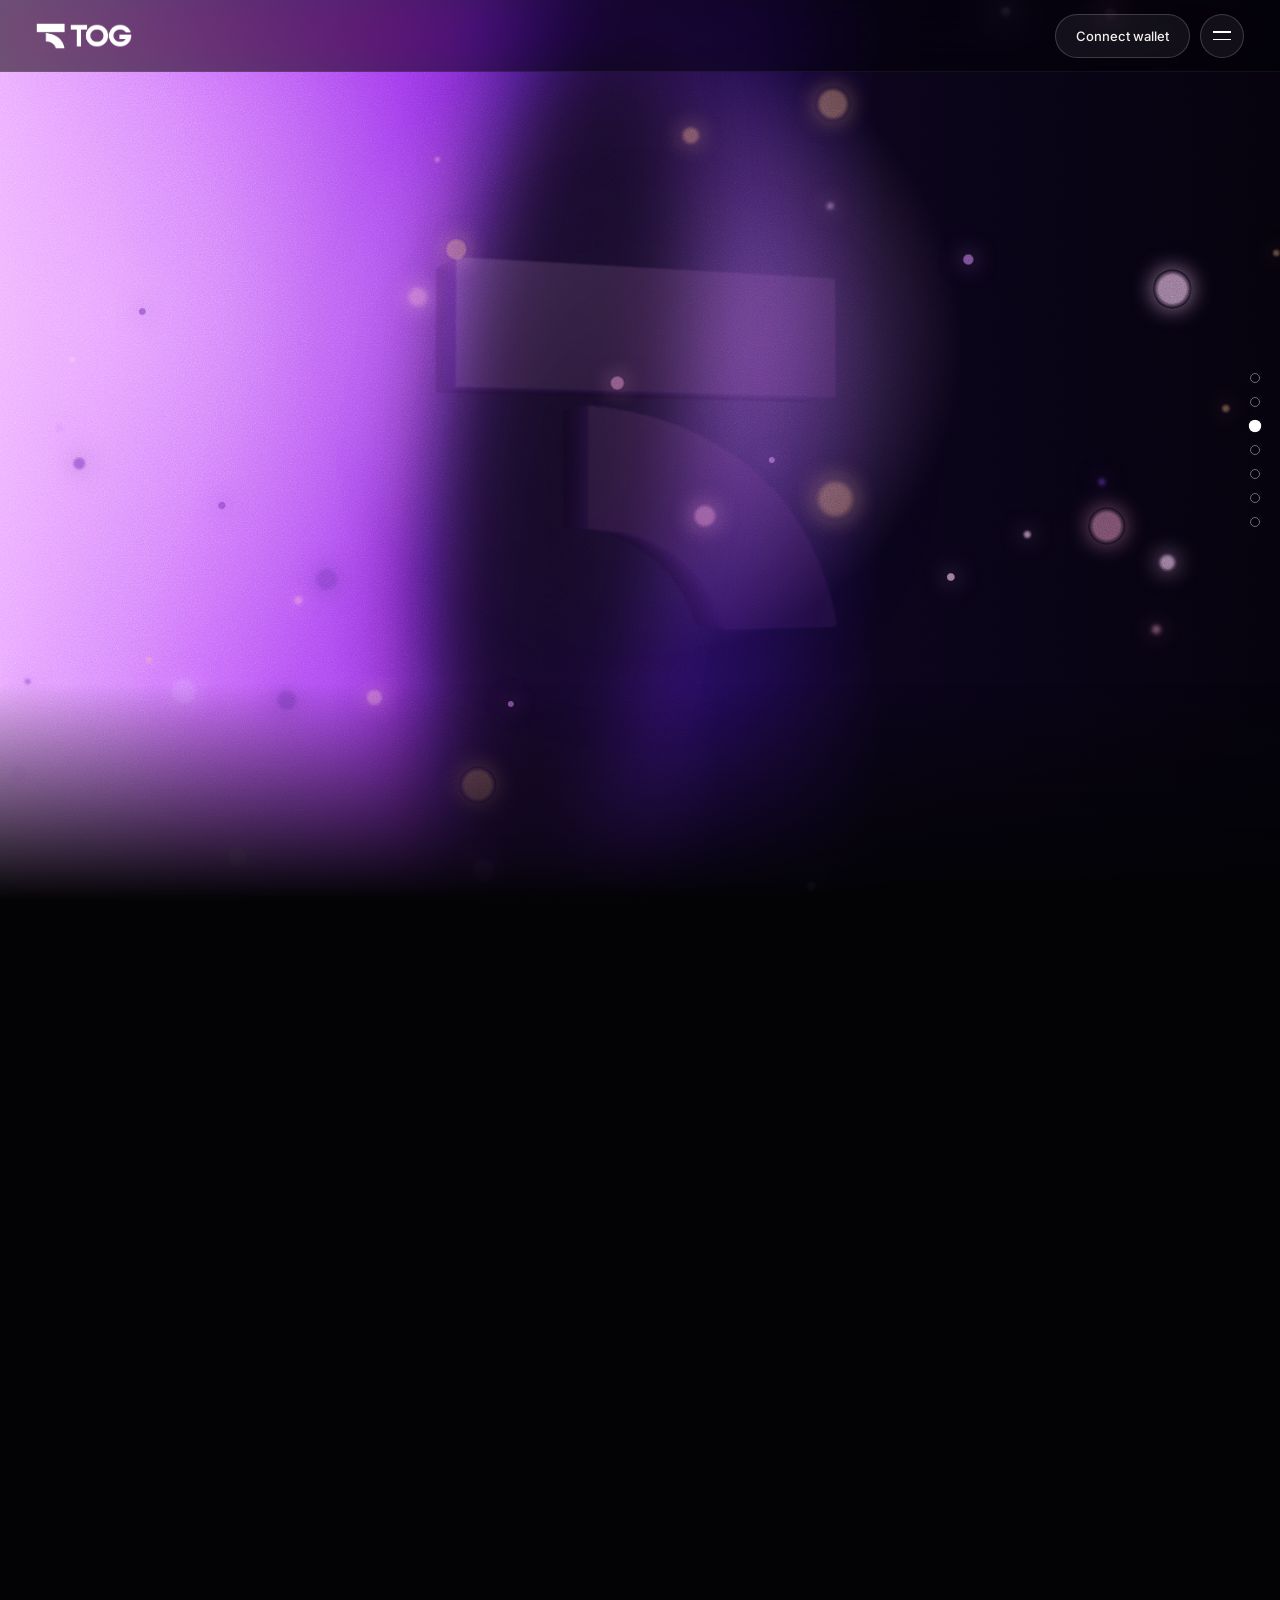
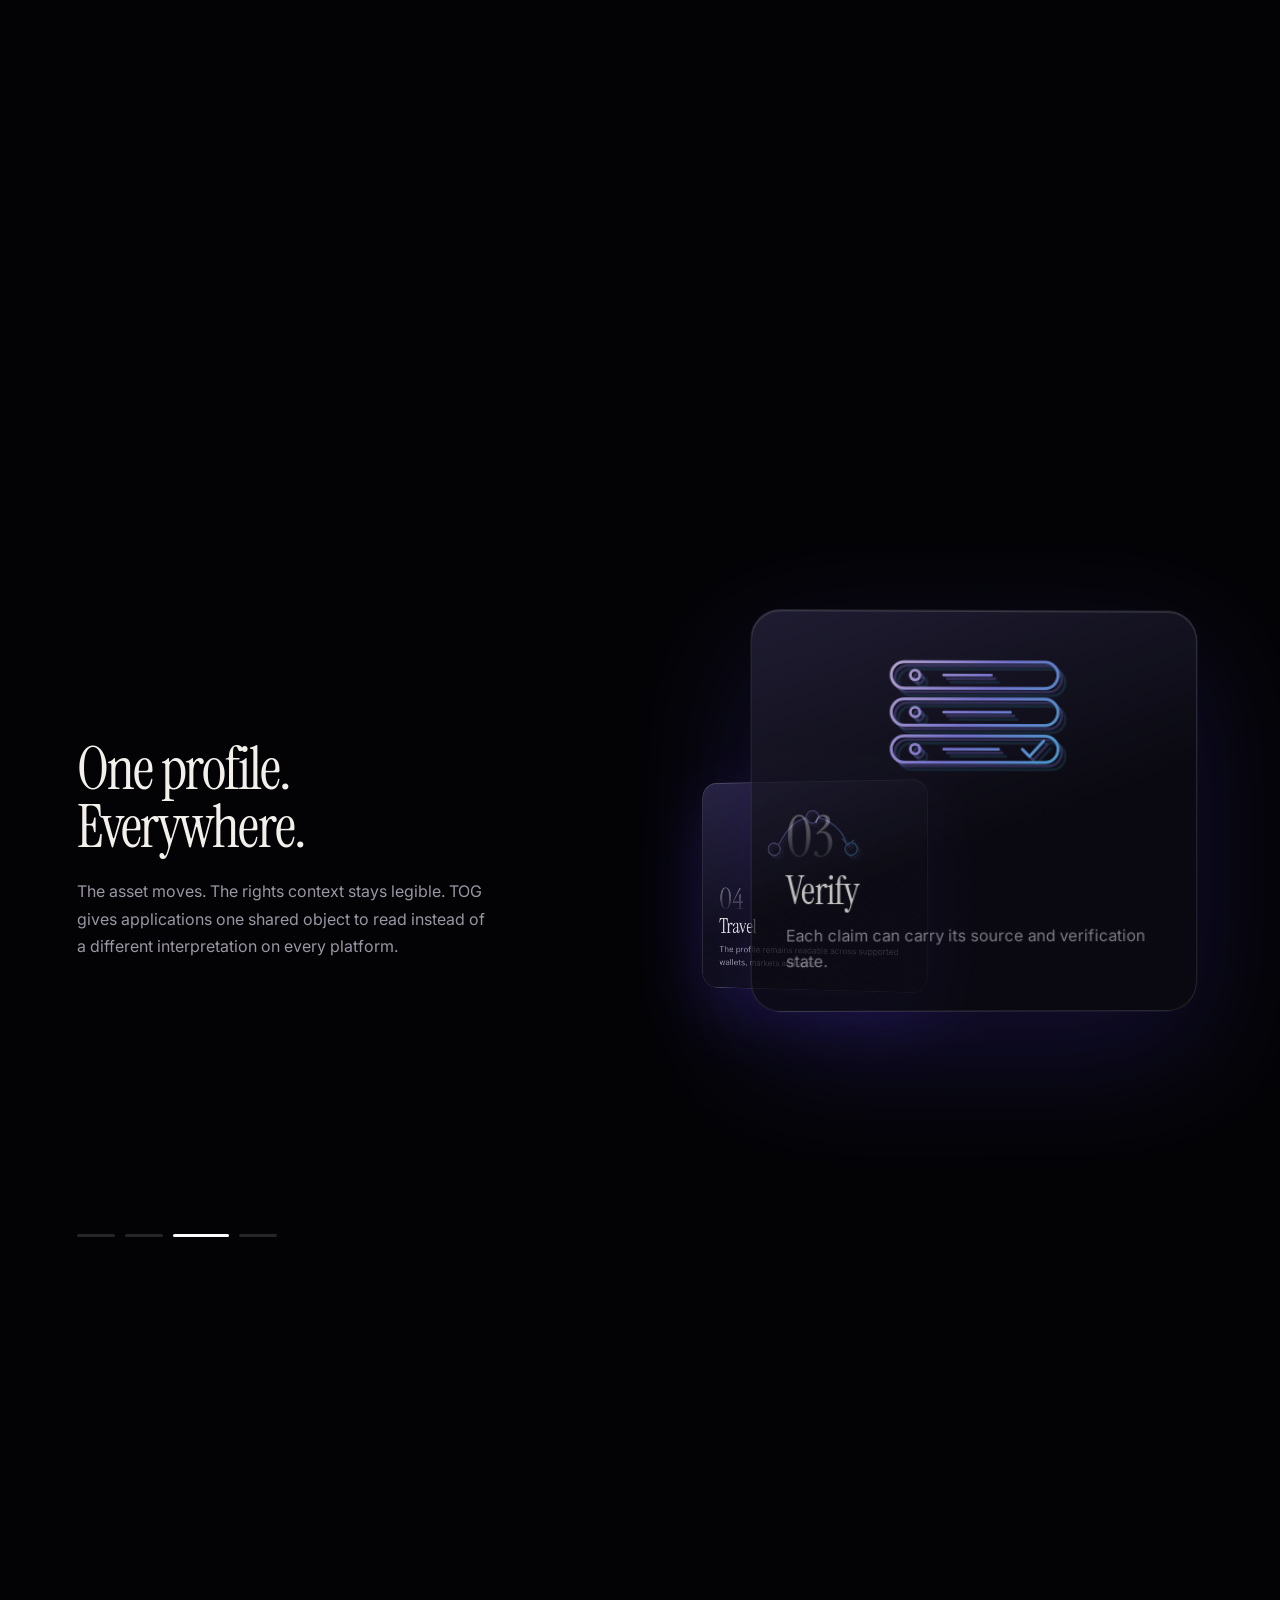
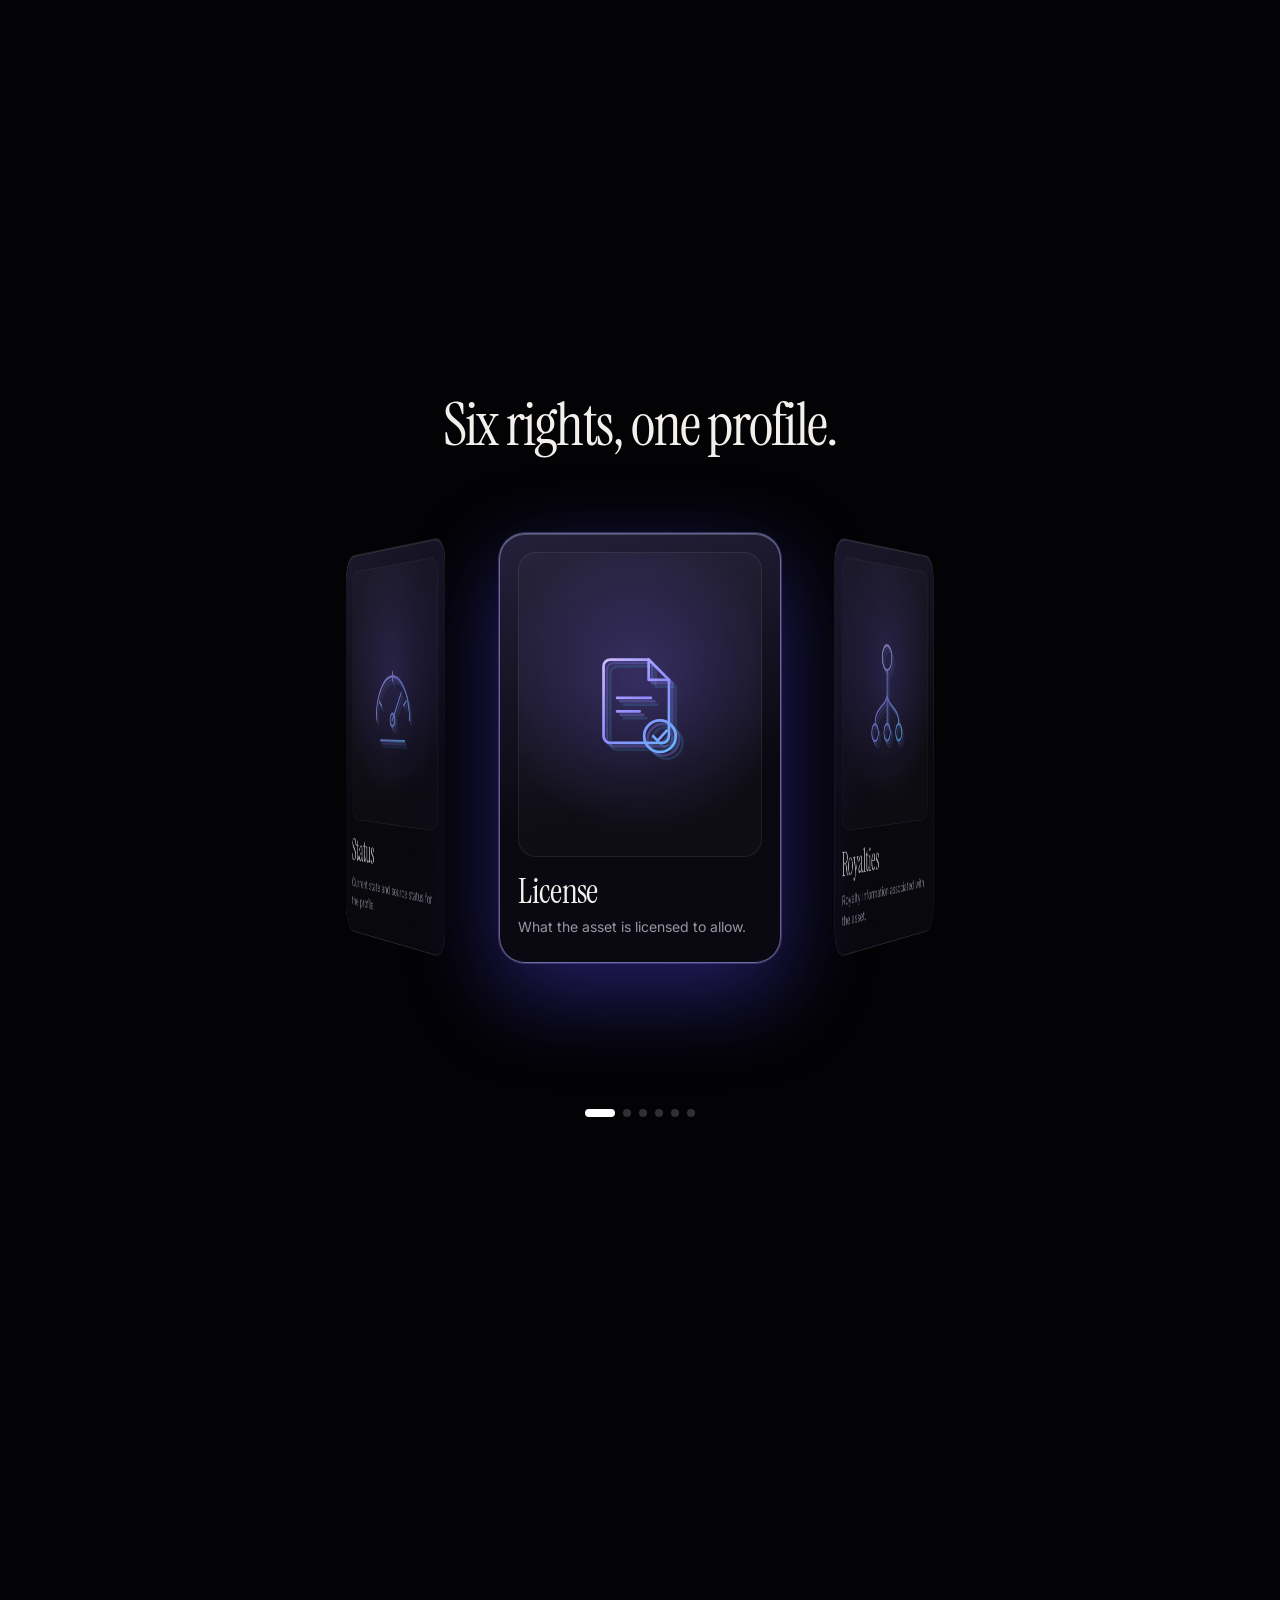
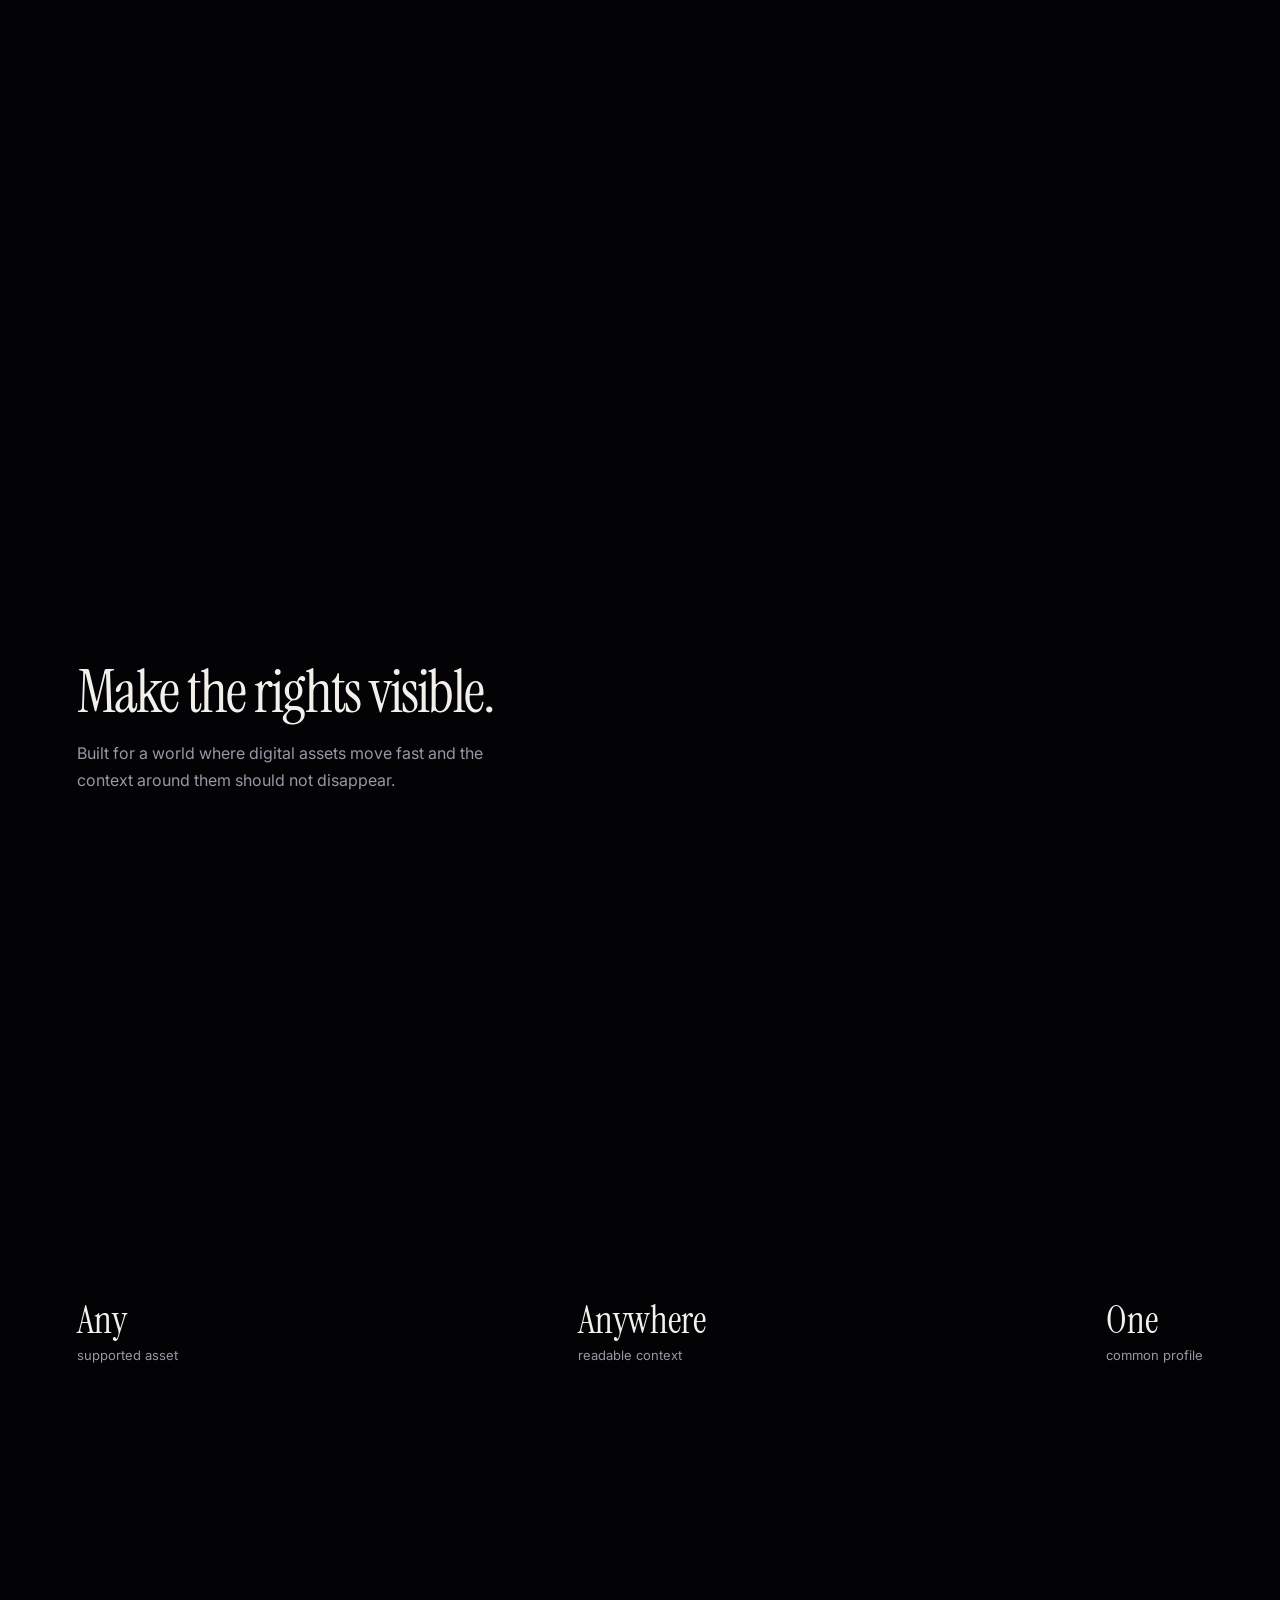
==== commit 9ba69f59: "Update index.html" ====
--- a/index.html
+++ b/index.html
@@ -85,7 +85,7 @@
       <div class="hero-right">
         <p>A portable rights profile that keeps license, royalties, attribution, transfer, usage and status readable wherever a digital asset moves.</p>
         <small>06 rights dimensions / 03 verification states / 01 portable profile</small>
-        <div class="hero-actions"><a class="button primary" href="#">Explore TOG</a><a class="button" href="#the-problem">Why TOG?</a></div>
+        <div class="hero-actions"><a class="button primary" href="#demo">Try the live demo</a><a class="button" href="#the-problem">Why TOG?</a></div>
       </div>
     </div>
   </section>
@@ -164,12 +164,134 @@
     </div>
   </section>
 
+  <!-- 6b / LIVE DEMO -->
+  <section class="demo" id="demo" data-pose="demo">
+    <div class="demo-head">
+      <h2>Try it live.</h2>
+      <p>Create a rights profile for an asset, sign it with your wallet, then read and verify it the way any app would. It all runs in your browser.</p>
+    </div>
+
+    <div class="demo-shell">
+      <div class="demo-tabs" role="tablist">
+        <button type="button" class="on" data-tab="create" role="tab" aria-selected="true">Create a profile</button>
+        <button type="button" data-tab="verify" role="tab" aria-selected="false">Read &amp; verify</button>
+      </div>
+
+      <!-- CREATE -->
+      <div class="demo-pane" data-pane="create">
+        <div class="demo-form">
+          <div class="d-step">
+            <div class="d-n">1</div>
+            <div class="d-c">
+              <h4>Connect your wallet</h4>
+              <div class="d-row"><button class="d-btn primary" id="dConnect" type="button">Connect wallet</button><span class="d-note" id="dWalletNote">Not connected</span></div>
+            </div>
+          </div>
+
+          <div class="d-step">
+            <div class="d-n">2</div>
+            <div class="d-c">
+              <h4>Pick an asset</h4>
+              <div class="seg" id="dMode"><button type="button" class="on" data-mode="sample">Sample asset</button><button type="button" data-mode="real">Real NFT (ERC-721)</button></div>
+              <div class="d-real" id="dReal" hidden>
+                <div class="d-grid2">
+                  <label>Contract address<input id="aContract" type="text" placeholder="0x…" spellcheck="false" autocomplete="off"></label>
+                  <label>Token ID<input id="aToken" type="text" inputmode="numeric" placeholder="1" autocomplete="off"></label>
+                </div>
+                <div class="d-row"><button class="d-btn" id="aLoad" type="button">Read from chain</button><button class="d-btn ghost" id="aExample" type="button">Use an example</button></div>
+                <div class="d-asset" id="dAsset" hidden></div>
+              </div>
+            </div>
+          </div>
+
+          <div class="d-step">
+            <div class="d-n">3</div>
+            <div class="d-c">
+              <h4>Describe the six rights</h4>
+              <div class="d-grid2">
+                <label>License
+                  <select id="fLicense"><option>Personal use only</option><option selected>Commercial use</option><option>Exclusive commercial license</option><option>CC BY 4.0</option><option>All rights reserved</option></select>
+                </label>
+                <label>Transfer
+                  <select id="fTransfer"><option selected>Freely transferable</option><option>Creator approval required</option><option>Non-transferable</option></select>
+                </label>
+                <label>Royalty (%)
+                  <input id="fRoy" type="number" min="0" max="15" step="0.5" value="5">
+                </label>
+                <label>Royalty recipient
+                  <input id="fRoyTo" type="text" placeholder="Defaults to your wallet" spellcheck="false" autocomplete="off">
+                </label>
+                <label>Attribution text
+                  <input id="fAttr" type="text" value="Credit the creator" autocomplete="off">
+                </label>
+                <label>Status
+                  <select id="fStatus"><option selected>Active</option><option>Disputed</option><option>Revoked</option></select>
+                </label>
+              </div>
+              <div class="d-checks">
+                <label class="chk"><input id="fAttrReq" type="checkbox" checked>Attribution required</label>
+                <span class="d-sep">Usage allowed:</span>
+                <label class="chk"><input type="checkbox" name="usage" value="remix" checked>Remix</label>
+                <label class="chk"><input type="checkbox" name="usage" value="commercial" checked>Commercial</label>
+                <label class="chk"><input type="checkbox" name="usage" value="ai-training">AI training</label>
+              </div>
+            </div>
+          </div>
+
+          <div class="d-step">
+            <div class="d-n">4</div>
+            <div class="d-c">
+              <h4>Verify and sign</h4>
+              <div class="d-row">
+                <button class="d-btn" id="dCheck" type="button">Check on-chain</button>
+                <button class="d-btn primary" id="dSign" type="button">Sign with wallet</button>
+              </div>
+              <p class="d-msg" id="dMsg" role="status"></p>
+            </div>
+          </div>
+        </div>
+
+        <aside class="passport" aria-label="Rights passport preview">
+          <div class="pp-top"><span>Portable rights object</span><b>TOG</b></div>
+          <div class="pp-asset"><small>Asset</small><strong id="ppAsset">TOG Demo Asset #001</strong><code id="ppAssetId">sample:TOG-DEMO-001</code></div>
+          <div class="pp-rows" id="ppRows"></div>
+          <div class="pp-foot">
+            <div><small>Authority</small><span id="ppAuth">—</span></div>
+            <div><small>Profile hash</small><code id="ppHash">not signed yet</code></div>
+            <div><small>Signed by</small><code id="ppSigner">—</code></div>
+          </div>
+          <div class="pp-actions"><button class="d-btn ghost" id="ppCopy" type="button">Copy JSON</button><button class="d-btn ghost" id="ppDl" type="button">Download .json</button></div>
+          <details class="pp-json"><summary>View the object</summary><pre id="ppJson"></pre></details>
+          <div class="pp-legend"><span><i class="b-declared"></i>Declared: stated by the creator</span><span><i class="b-signed"></i>Signed: covered by a wallet signature</span><span><i class="b-onchain"></i>On-chain: matches contract data</span></div>
+        </aside>
+      </div>
+
+      <!-- VERIFY -->
+      <div class="demo-pane" data-pane="verify" hidden>
+        <div class="demo-form">
+          <p class="d-lead">Paste any TOG profile. The reader recomputes its hash, recovers the signer from the signature and checks it against the creator, with no server involved. Try editing a value and see it fail.</p>
+          <textarea id="vIn" spellcheck="false" placeholder="Paste a TOG/PDRL profile (JSON) here, or load the one you just signed."></textarea>
+          <div class="d-row">
+            <button class="d-btn" id="vLoad" type="button">Load my signed profile</button>
+            <button class="d-btn primary" id="vRun" type="button">Verify</button>
+            <button class="d-btn ghost" id="vTamper" type="button">Tamper with it</button>
+            <button class="d-btn ghost" id="vLive" type="button">Re-check on-chain</button>
+          </div>
+        </div>
+        <div class="verify-out" id="vOut"><p class="d-note">Results appear here.</p></div>
+      </div>
+    </div>
+
+    <details class="demo-log"><summary>Activity log (real wallet calls)</summary><pre id="dLog"></pre></details>
+    <p class="demo-foot">Demo scope: royalty and ownership claims can be checked against ERC-2981 / ERC-721 contract data. The other dimensions are signed claims. Nothing is stored on a server and nothing is sent on-chain.</p>
+  </section>
+
   <!-- 7 / FINAL -->
   <section class="final" id="start" data-pose="final">
     <div class="final-copy">
       <h2>Put the rights<br>beside the asset.</h2>
       <p>One profile that wallets, markets and applications can read without rebuilding the rights context from scratch.</p>
-      <div class="hero-actions"><a class="button primary large" href="#">Explore the Rights Object</a><a class="button large" href="#">Download the specification</a></div>
+      <div class="hero-actions"><a class="button primary large" href="#demo">Launch the live demo</a><a class="button large" href="#">Download the specification</a></div>
     </div>
   </section>
 </main>
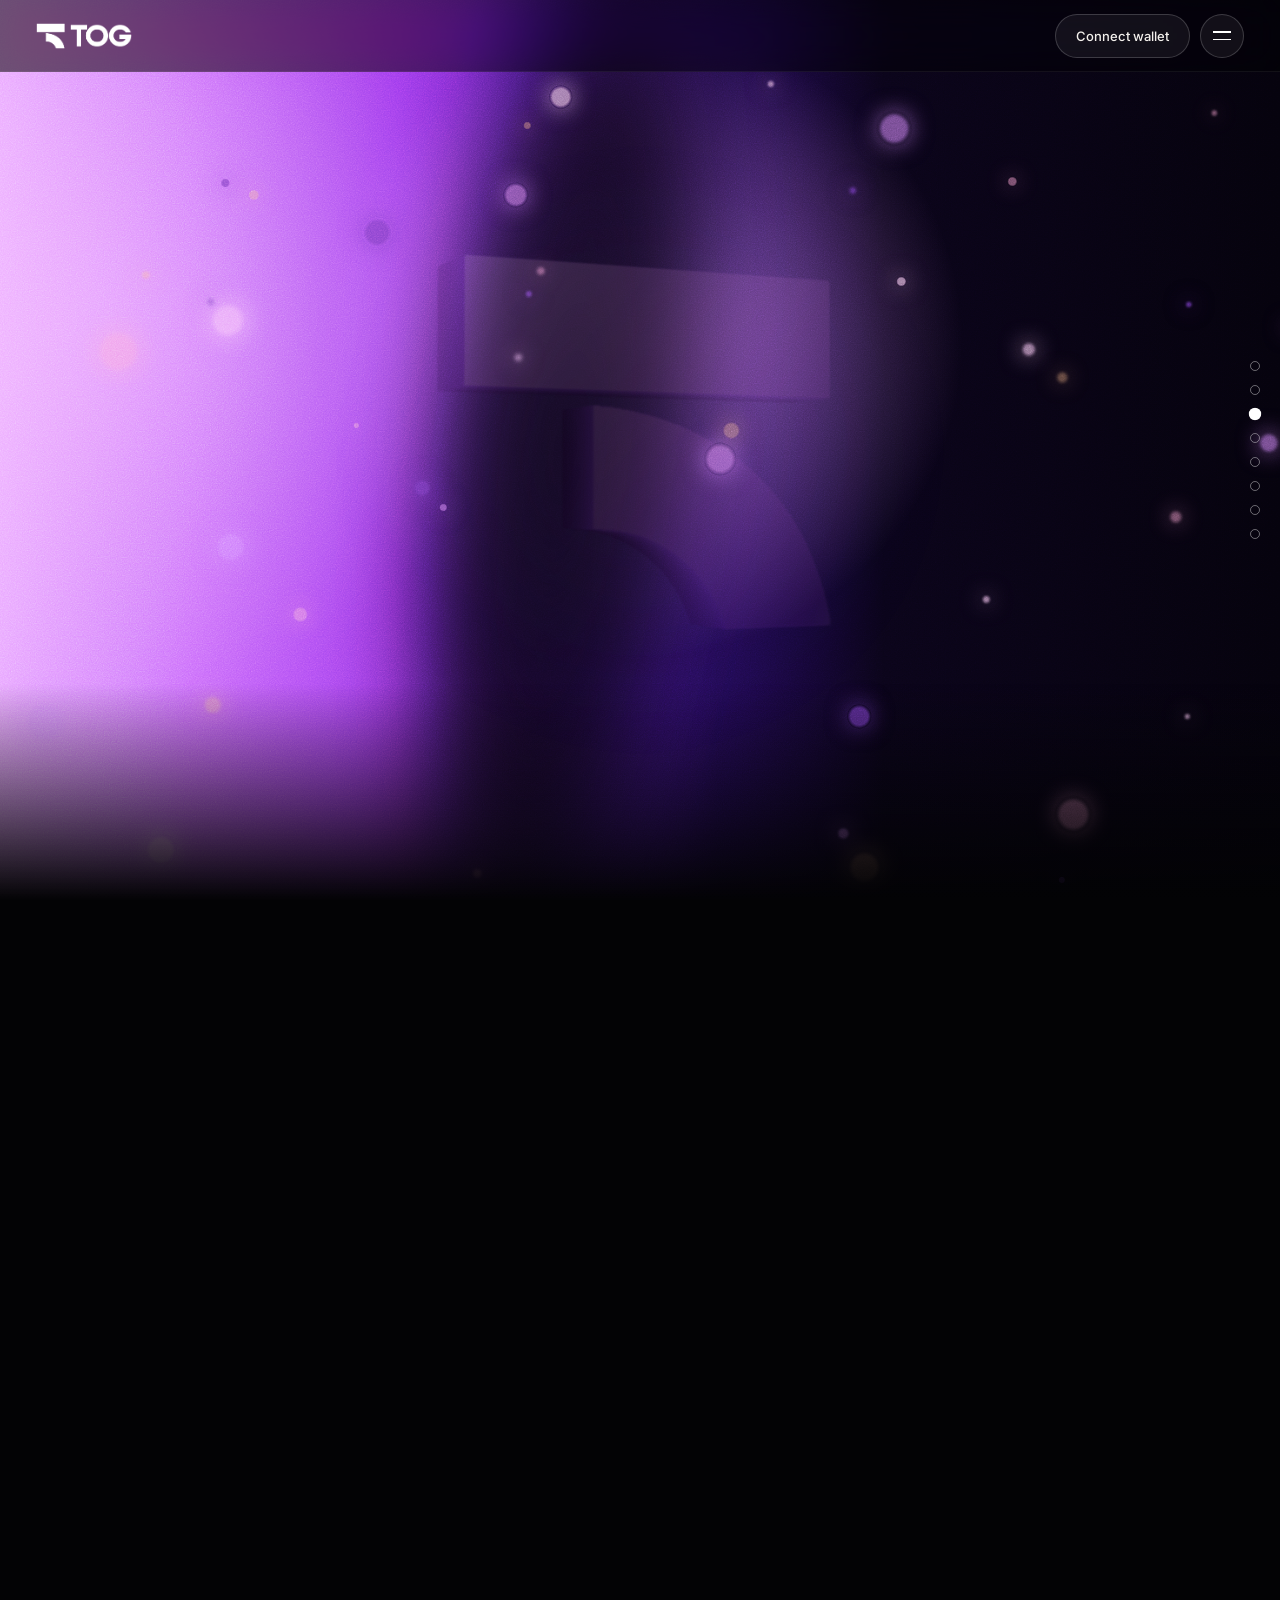
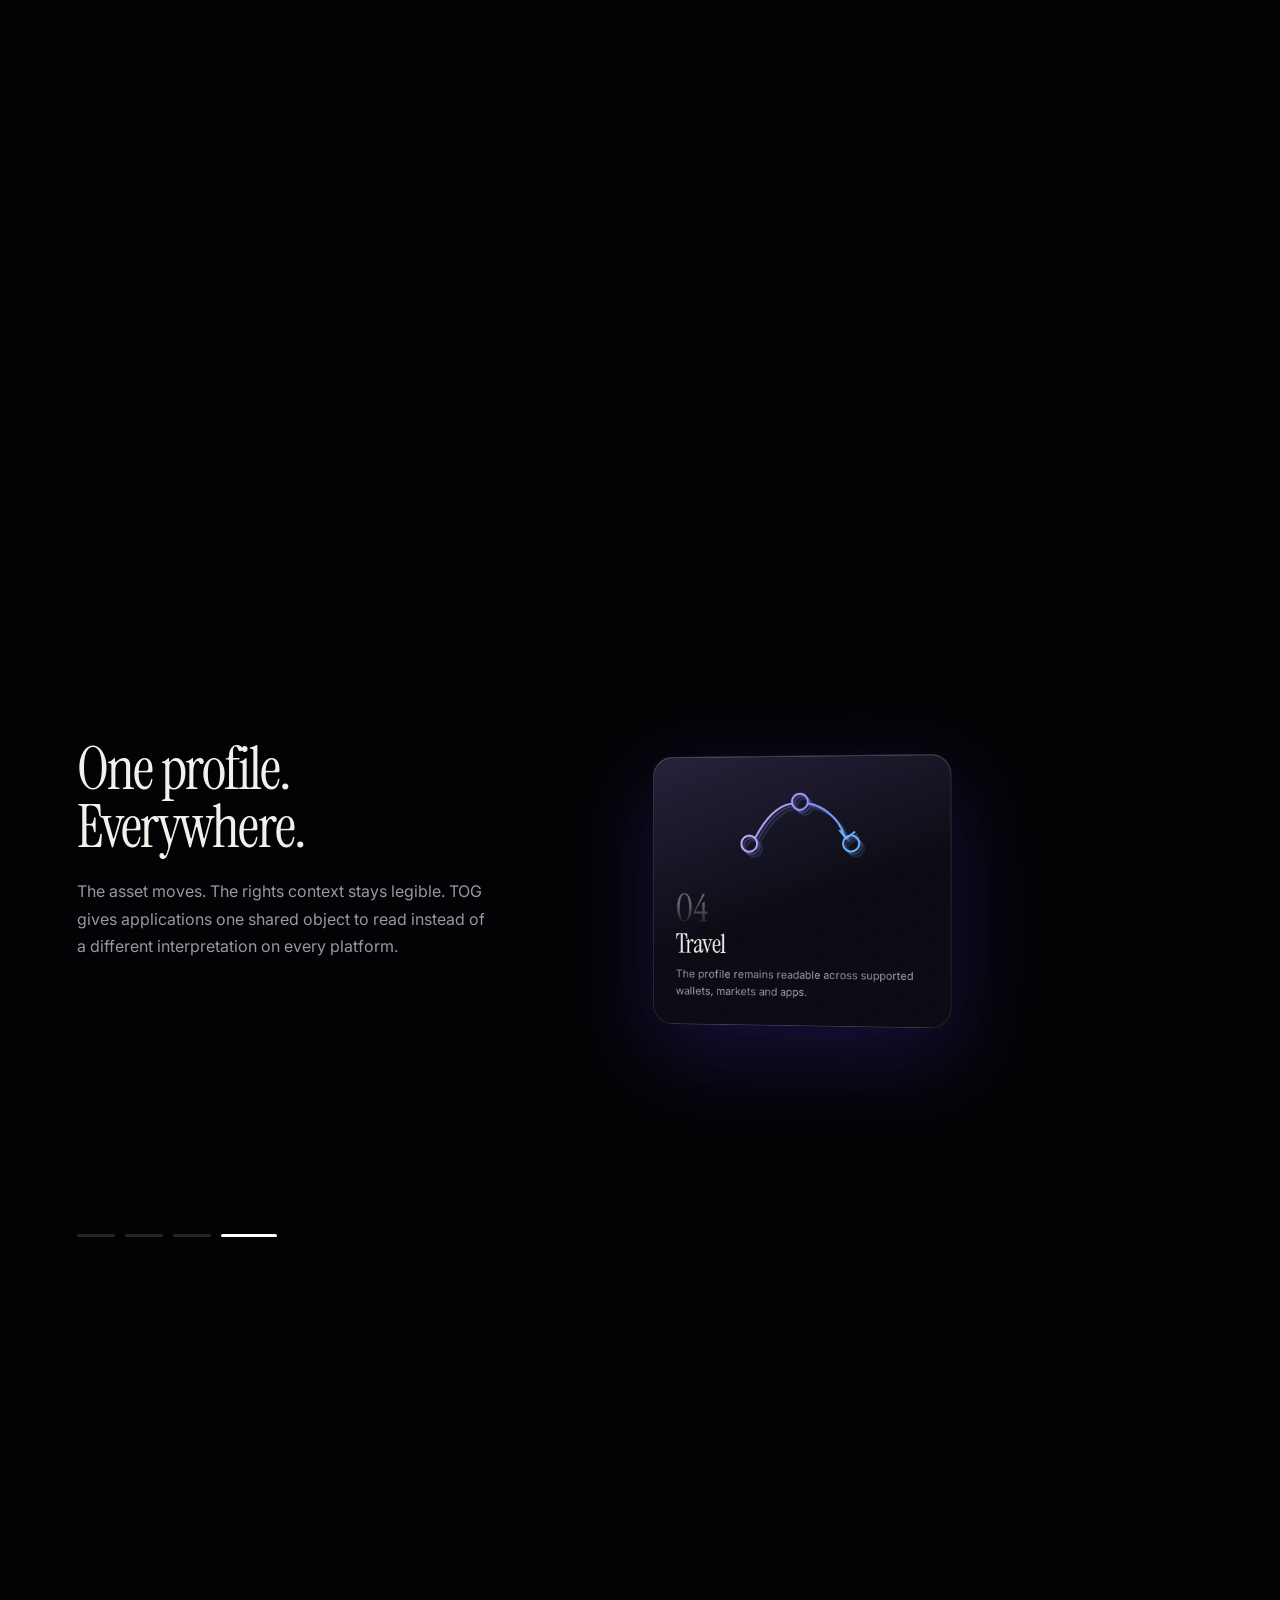
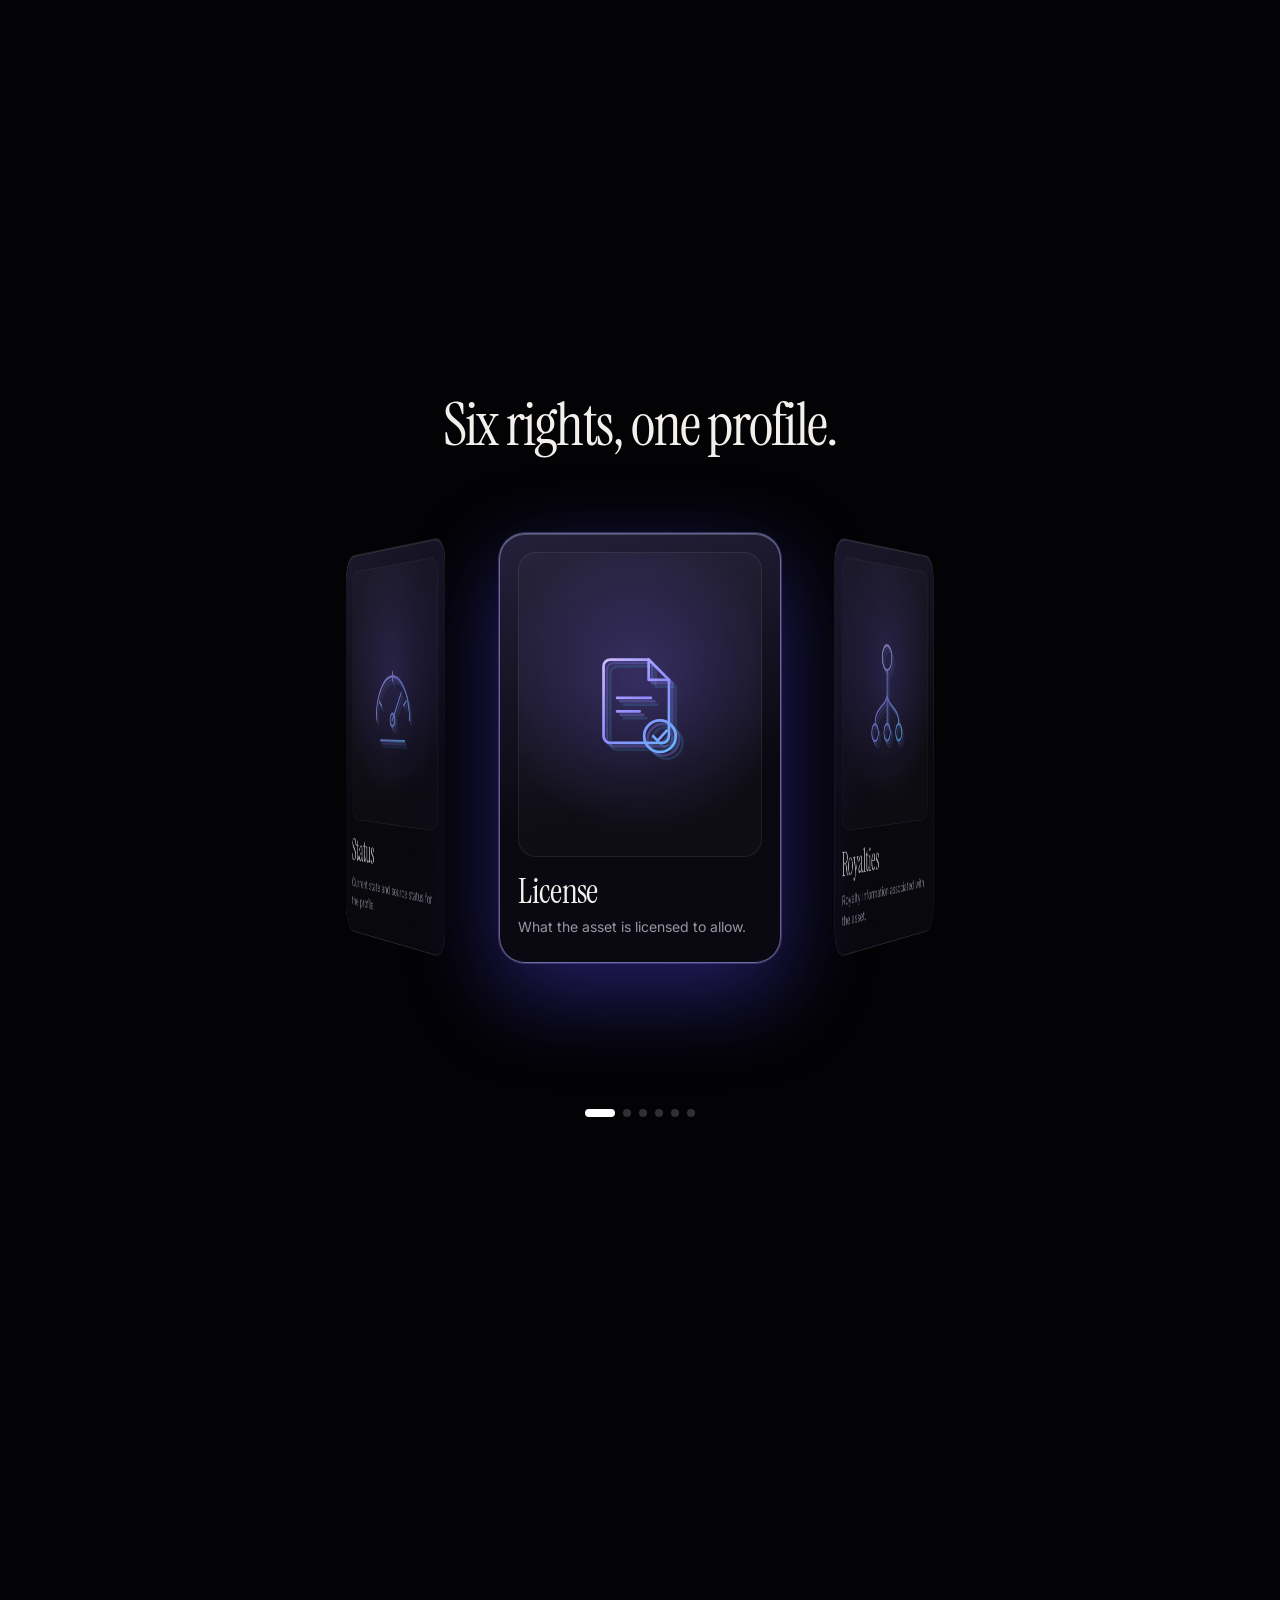
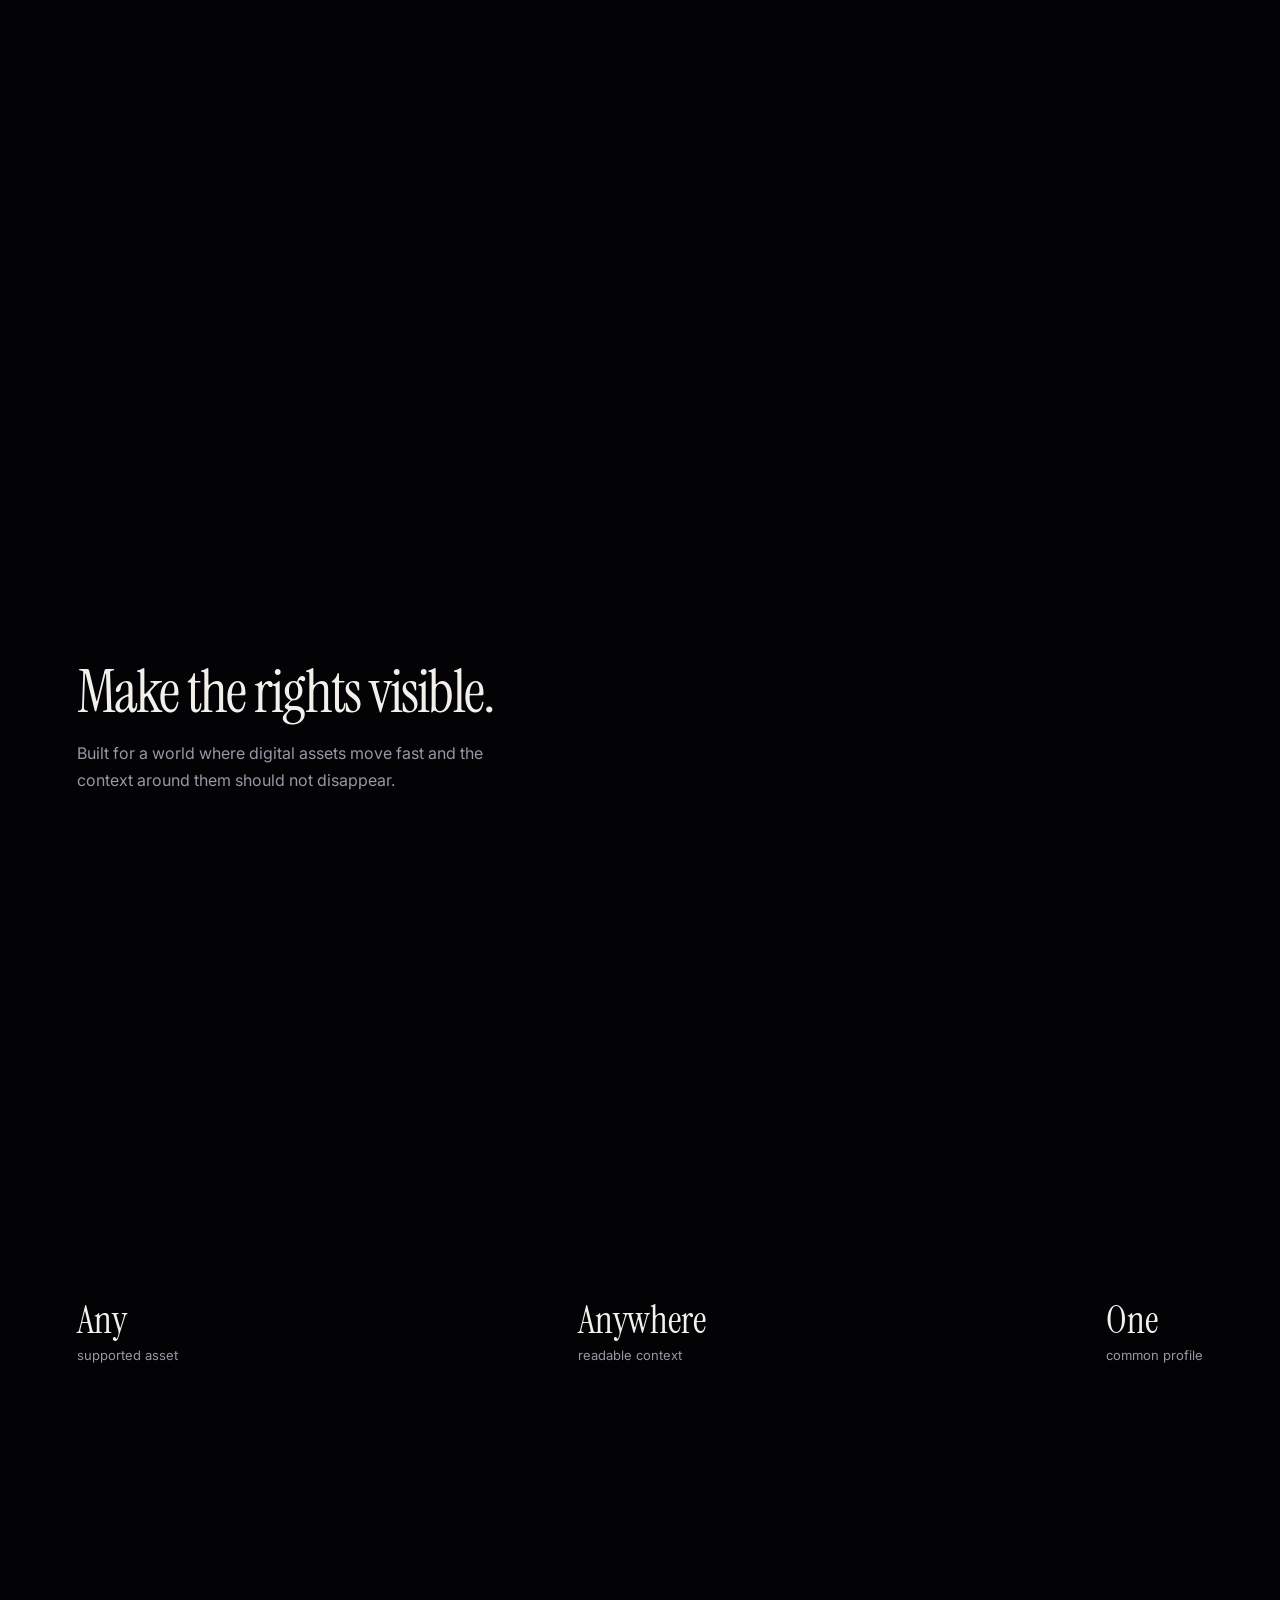
==== commit f1ee5124: "Update index.html" ====
--- a/index.html
+++ b/index.html
@@ -85,7 +85,7 @@
       <div class="hero-right">
         <p>A portable rights profile that keeps license, royalties, attribution, transfer, usage and status readable wherever a digital asset moves.</p>
         <small>06 rights dimensions / 03 verification states / 01 portable profile</small>
-        <div class="hero-actions"><a class="button primary" href="#demo">Try the live demo</a><a class="button" href="#the-problem">Why TOG?</a></div>
+        <div class="hero-actions"><a class="button primary" href="#demo">Discover TOG</a><a class="button" href="#the-problem">Why TOG?</a></div>
       </div>
     </div>
   </section>
--- a/home.css
+++ b/home.css
@@ -244,3 +244,108 @@
 .wallet-sheet button:hover{background:rgba(255,255,255,.12)}
 .wallet-sheet img{width:26px;height:26px;border-radius:6px}
 .hb-bokeh{position:absolute;inset:0}
+
+/* ---------- LIVE DEMO ---------- */
+[hidden]{display:none!important}
+.demo{position:relative;z-index:5;padding:14vh var(--pad) 12vh}
+.demo-head{max-width:760px;margin-bottom:46px}
+.demo-head h2{font-size:clamp(2.6rem,5vw,5.2rem);line-height:.96;letter-spacing:-.035em}
+.demo-head p{margin-top:18px;color:var(--mute);max-width:36em;line-height:1.7}
+.demo-shell{border-radius:30px;border:1px solid rgba(255,255,255,.13);background:linear-gradient(160deg,rgba(34,28,58,.92),rgba(10,8,18,.96) 60%);box-shadow:0 40px 120px rgba(60,30,140,.25),inset 0 1px 0 rgba(255,255,255,.14);overflow:hidden}
+.demo-tabs{display:flex;gap:6px;padding:14px 14px 0;border-bottom:1px solid var(--line)}
+.demo-tabs button{padding:12px 20px;border:0;border-radius:14px 14px 0 0;background:transparent;color:var(--mute);font:500 14px var(--sans);cursor:pointer;transition:color .2s,background .2s}
+.demo-tabs button:hover{color:#fff}
+.demo-tabs button.on{color:#fff;background:rgba(255,255,255,.07);box-shadow:inset 0 -2px 0 #c67ee0}
+.demo-pane{display:grid;grid-template-columns:1.15fr .85fr;gap:clamp(20px,3vw,44px);padding:clamp(20px,3vw,40px)}
+.demo-form{display:flex;flex-direction:column;gap:6px;min-width:0}
+.d-step{display:grid;grid-template-columns:34px 1fr;gap:16px;padding:18px 0;border-bottom:1px solid var(--line)}
+.d-step:last-child{border-bottom:0}
+.d-n{width:34px;height:34px;border-radius:50%;display:grid;place-items:center;font:500 13px var(--sans);background:rgba(198,126,224,.16);border:1px solid rgba(198,126,224,.45);color:#ecc8fa}
+.d-c{min-width:0}
+.d-c h4{font:400 1.55rem/1.1 var(--serif);letter-spacing:-.01em;margin-bottom:14px}
+.d-row{display:flex;flex-wrap:wrap;align-items:center;gap:10px}
+.d-btn{height:42px;padding:0 18px;border-radius:999px;border:1px solid rgba(255,255,255,.2);background:rgba(255,255,255,.07);color:#fff;font:500 13.5px var(--sans);cursor:pointer;transition:background .2s,transform .2s,opacity .2s}
+.d-btn:hover{background:rgba(255,255,255,.14);transform:translateY(-1px)}
+.d-btn.primary{background:#e9c4ff;color:#1a0830;border-color:transparent}
+.d-btn.primary:hover{background:#fff}
+.d-btn.ghost{background:transparent}
+.d-btn.done{background:rgba(157,233,178,.14);border-color:rgba(157,233,178,.5);color:#bff3cd}
+.d-btn:disabled{opacity:.4;cursor:not-allowed;transform:none}
+.d-note{font-size:13px;color:var(--mute);word-break:break-all}
+.d-msg{margin-top:14px;font-size:13.5px;line-height:1.6;color:#cfe9d6;min-height:1.2em}
+.d-msg.bad{color:#ffb4c0}
+.d-lead{color:var(--mute);line-height:1.7;font-size:15px;margin-bottom:10px}
+.seg{display:inline-flex;padding:4px;border-radius:999px;background:rgba(255,255,255,.06);border:1px solid var(--line);margin-bottom:14px}
+.seg button{height:36px;padding:0 16px;border:0;border-radius:999px;background:transparent;color:var(--mute);font:500 13px var(--sans);cursor:pointer}
+.seg button.on{background:#e9c4ff;color:#1a0830}
+.d-grid2{display:grid;grid-template-columns:1fr 1fr;gap:12px;margin-bottom:12px}
+.demo label{display:flex;flex-direction:column;gap:6px;font-size:12px;letter-spacing:.04em;color:var(--mute)}
+.demo input[type=text],.demo input[type=number],.demo select,.demo textarea{width:100%;height:44px;padding:0 14px;border-radius:12px;border:1px solid rgba(255,255,255,.16);background:rgba(0,0,0,.35);color:#fff;font:400 14px var(--sans);outline:0;transition:border-color .2s}
+.demo select{appearance:none;background-image:linear-gradient(45deg,transparent 50%,#aaa 50%),linear-gradient(135deg,#aaa 50%,transparent 50%);background-position:calc(100% - 20px) 19px,calc(100% - 14px) 19px;background-size:6px 6px;background-repeat:no-repeat}
+.demo select option{background:#14101f;color:#fff}
+.demo input:focus,.demo select:focus,.demo textarea:focus{border-color:#c67ee0}
+.demo textarea{height:260px;padding:14px;font:400 12.5px/1.55 ui-monospace,Menlo,Consolas,monospace;resize:vertical;margin-bottom:12px}
+.d-checks{display:flex;flex-wrap:wrap;align-items:center;gap:8px 18px;margin-top:4px}
+.chk{flex-direction:row!important;align-items:center;gap:8px!important;font-size:13.5px!important;color:#e9e4ef!important;letter-spacing:0!important;cursor:pointer}
+.chk input{accent-color:#c67ee0;width:16px;height:16px}
+.d-sep{font-size:13px;color:var(--mute)}
+.d-real{margin-top:4px}
+.d-asset{margin-top:14px;padding:14px 16px;border-radius:14px;background:rgba(198,126,224,.1);border:1px solid rgba(198,126,224,.3);font-size:14px;display:flex;flex-direction:column;gap:4px}
+.d-asset span{font-size:12.5px;color:var(--mute);word-break:break-all}
+
+.passport{align-self:start;position:sticky;top:90px;padding:22px;border-radius:24px;background:linear-gradient(165deg,rgba(54,40,92,.9),rgba(14,10,26,.97));border:1px solid rgba(255,255,255,.15);box-shadow:0 30px 90px rgba(90,50,200,.3),inset 0 1px 0 rgba(255,255,255,.2);min-width:0}
+.pp-top{display:flex;justify-content:space-between;align-items:center;font-size:11px;letter-spacing:.14em;text-transform:uppercase;color:var(--mute)}
+.pp-top b{font:400 1.2rem var(--serif);letter-spacing:0;color:#e9c4ff}
+.pp-asset{margin:18px 0 10px;display:flex;flex-direction:column;gap:2px}
+.pp-asset small,.pp-foot small{font-size:11px;letter-spacing:.1em;text-transform:uppercase;color:var(--faint)}
+.pp-asset strong{font:400 1.8rem/1.1 var(--serif)}
+.pp-asset code,.pp-foot code{font:400 11.5px ui-monospace,Menlo,Consolas,monospace;color:#cdb3e0;word-break:break-all}
+.pp-rows{display:flex;flex-direction:column}
+.pp-row{display:grid;grid-template-columns:30px 1fr auto;gap:12px;align-items:center;padding:11px 0;border-top:1px solid rgba(255,255,255,.08)}
+.pp-row .ic{width:30px;height:30px}
+.pp-row .ic use{stroke-width:3.6}
+.pp-row b{display:block;font-weight:500;font-size:14px}
+.pp-row span{display:block;font-size:12.5px;color:var(--mute);word-break:break-word}
+.badge{font-style:normal;font-size:11px;font-weight:600;letter-spacing:.04em;padding:4px 10px;border-radius:999px;white-space:nowrap}
+.b-declared{background:rgba(255,255,255,.1);color:#d4cfdc}
+.b-signed{background:rgba(198,126,224,.22);color:#f0c9ff}
+.b-onchain{background:rgba(157,233,178,.2);color:#b9f3cb}
+.b-unverified{background:rgba(255,120,140,.18);color:#ffb4c0}
+.pp-foot{display:grid;gap:10px;margin-top:6px;padding-top:14px;border-top:1px solid rgba(255,255,255,.08)}
+.pp-foot div{display:flex;flex-direction:column;gap:2px}
+.pp-foot span{font-size:13px}
+.pp-actions{display:flex;gap:8px;margin-top:16px;flex-wrap:wrap}
+.pp-json{margin-top:14px;font-size:13px;color:var(--mute)}
+.pp-json summary{cursor:pointer}
+.pp-json pre,.demo-log pre{margin-top:10px;max-height:240px;overflow:auto;padding:12px;border-radius:12px;background:rgba(0,0,0,.45);font:400 11.5px/1.55 ui-monospace,Menlo,Consolas,monospace;color:#cdb3e0;white-space:pre-wrap;word-break:break-all}
+.pp-legend{display:flex;flex-direction:column;gap:6px;margin-top:16px;font-size:11.5px;color:var(--mute)}
+.pp-legend i{display:inline-block;width:8px;height:8px;border-radius:50%;margin-right:8px}
+.pp-legend .b-declared{background:#8c8796}.pp-legend .b-signed{background:#c67ee0}.pp-legend .b-onchain{background:#7fe3a0}
+
+.verify-out{padding:6px 0;min-width:0}
+.v-banner{display:flex;flex-direction:column;gap:2px;padding:16px 18px;border-radius:16px;margin-bottom:14px;word-break:break-all}
+.v-banner b{font:400 1.7rem/1.1 var(--serif)}
+.v-banner span{font-size:13px}
+.v-banner.good{background:rgba(157,233,178,.12);border:1px solid rgba(157,233,178,.4);color:#c6f5d4}
+.v-banner.bad{background:rgba(255,120,140,.12);border:1px solid rgba(255,120,140,.4);color:#ffc0ca}
+.v-list{list-style:none;padding:0;display:flex;flex-direction:column;gap:8px;margin-bottom:14px}
+.v-list li{display:grid;grid-template-columns:24px 1fr;gap:10px;font-size:14px}
+.v-list i{font-style:normal;font-weight:700;width:22px;height:22px;border-radius:50%;display:grid;place-items:center;font-size:12px}
+.v-list .ok i{background:rgba(157,233,178,.2);color:#9de9b2}
+.v-list .no i{background:rgba(255,120,140,.2);color:#ff9aab}
+.v-list b{display:block;font-weight:500}
+.v-list span{display:block;font-size:12px;color:var(--mute);word-break:break-all}
+.v-rows{padding:6px 16px;border-radius:16px;background:rgba(255,255,255,.03);border:1px solid var(--line)}
+.v-rows .pp-row:first-child{border-top:0}
+.demo-log{margin-top:18px;font-size:13px;color:var(--mute)}
+.demo-log summary{cursor:pointer}
+.demo-foot{margin-top:18px;font-size:12.5px;color:var(--faint);max-width:60em;line-height:1.6}
+@media(max-width:980px){
+  .demo-pane{grid-template-columns:1fr}
+  .passport{position:static}
+}
+@media(max-width:560px){
+  .d-grid2{grid-template-columns:1fr}
+  .demo-tabs button{padding:12px 12px;font-size:13px}
+  .d-step{grid-template-columns:28px 1fr;gap:12px}
+}
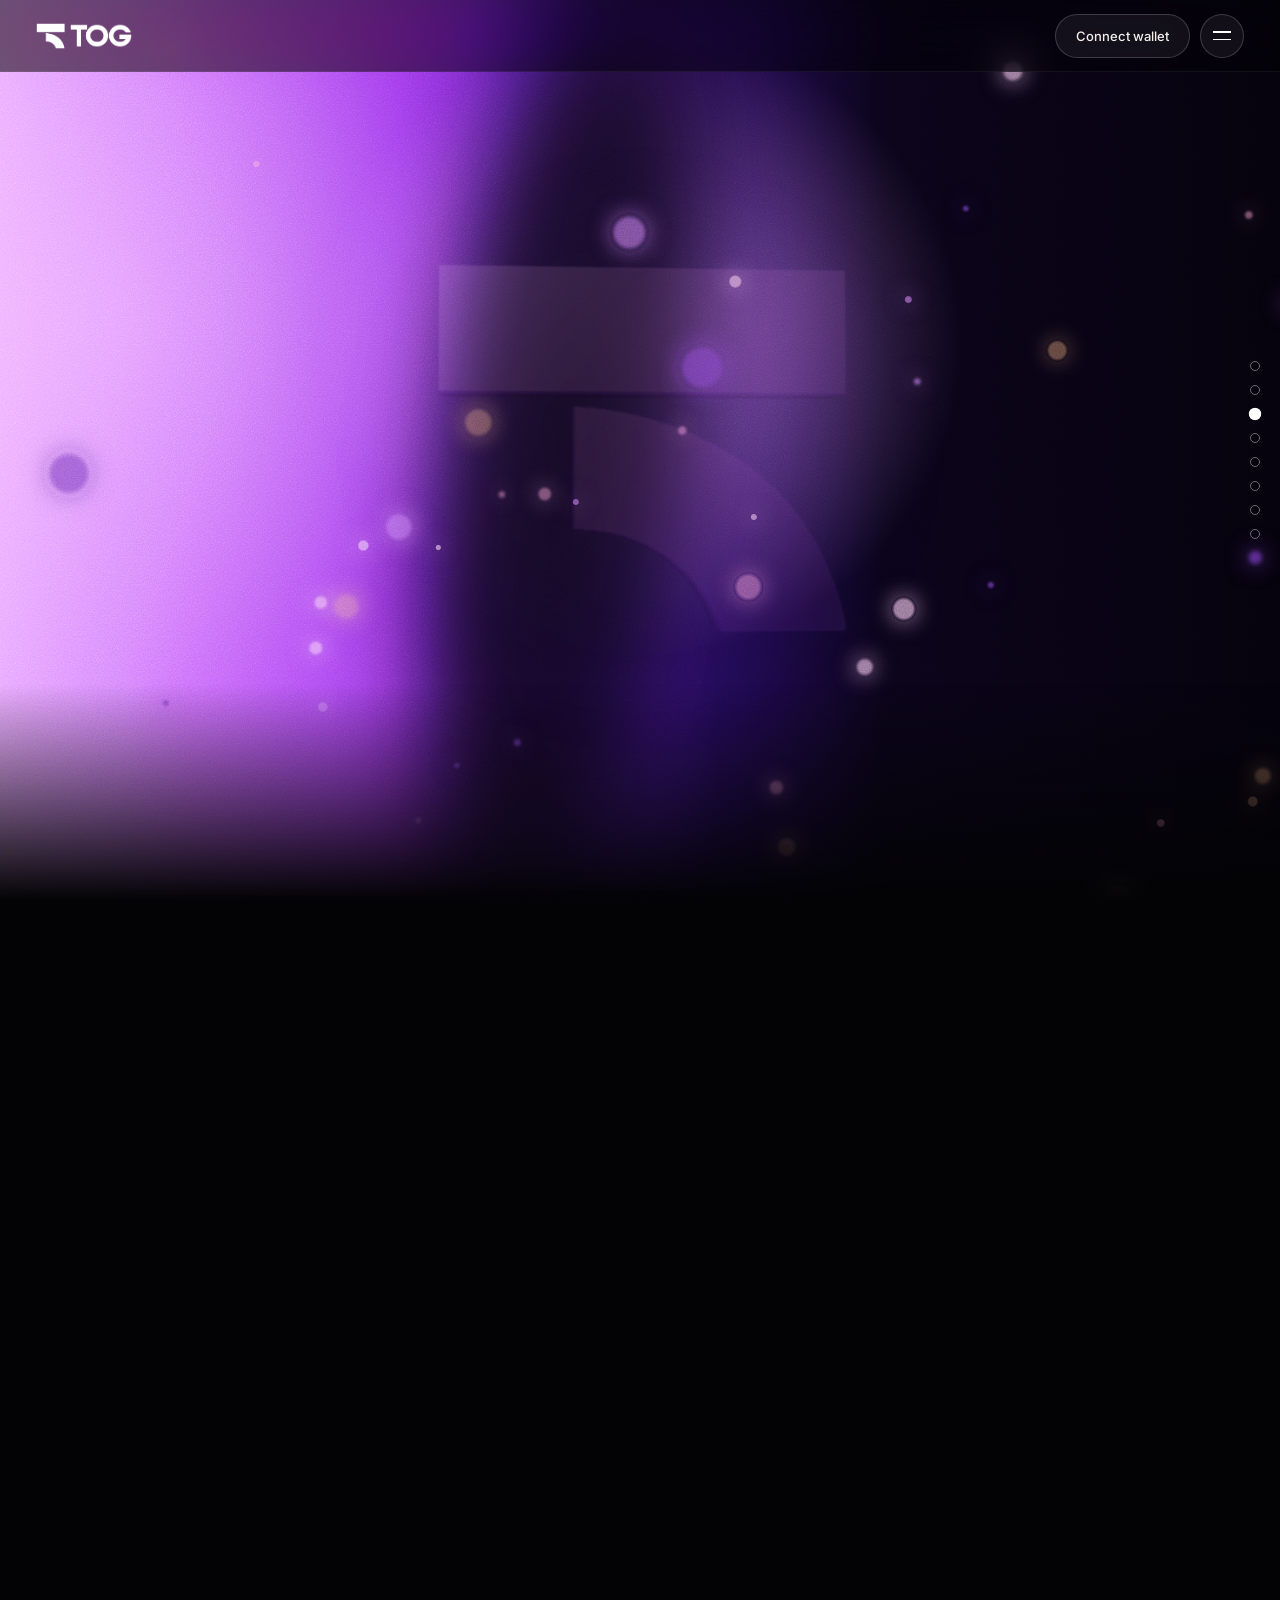
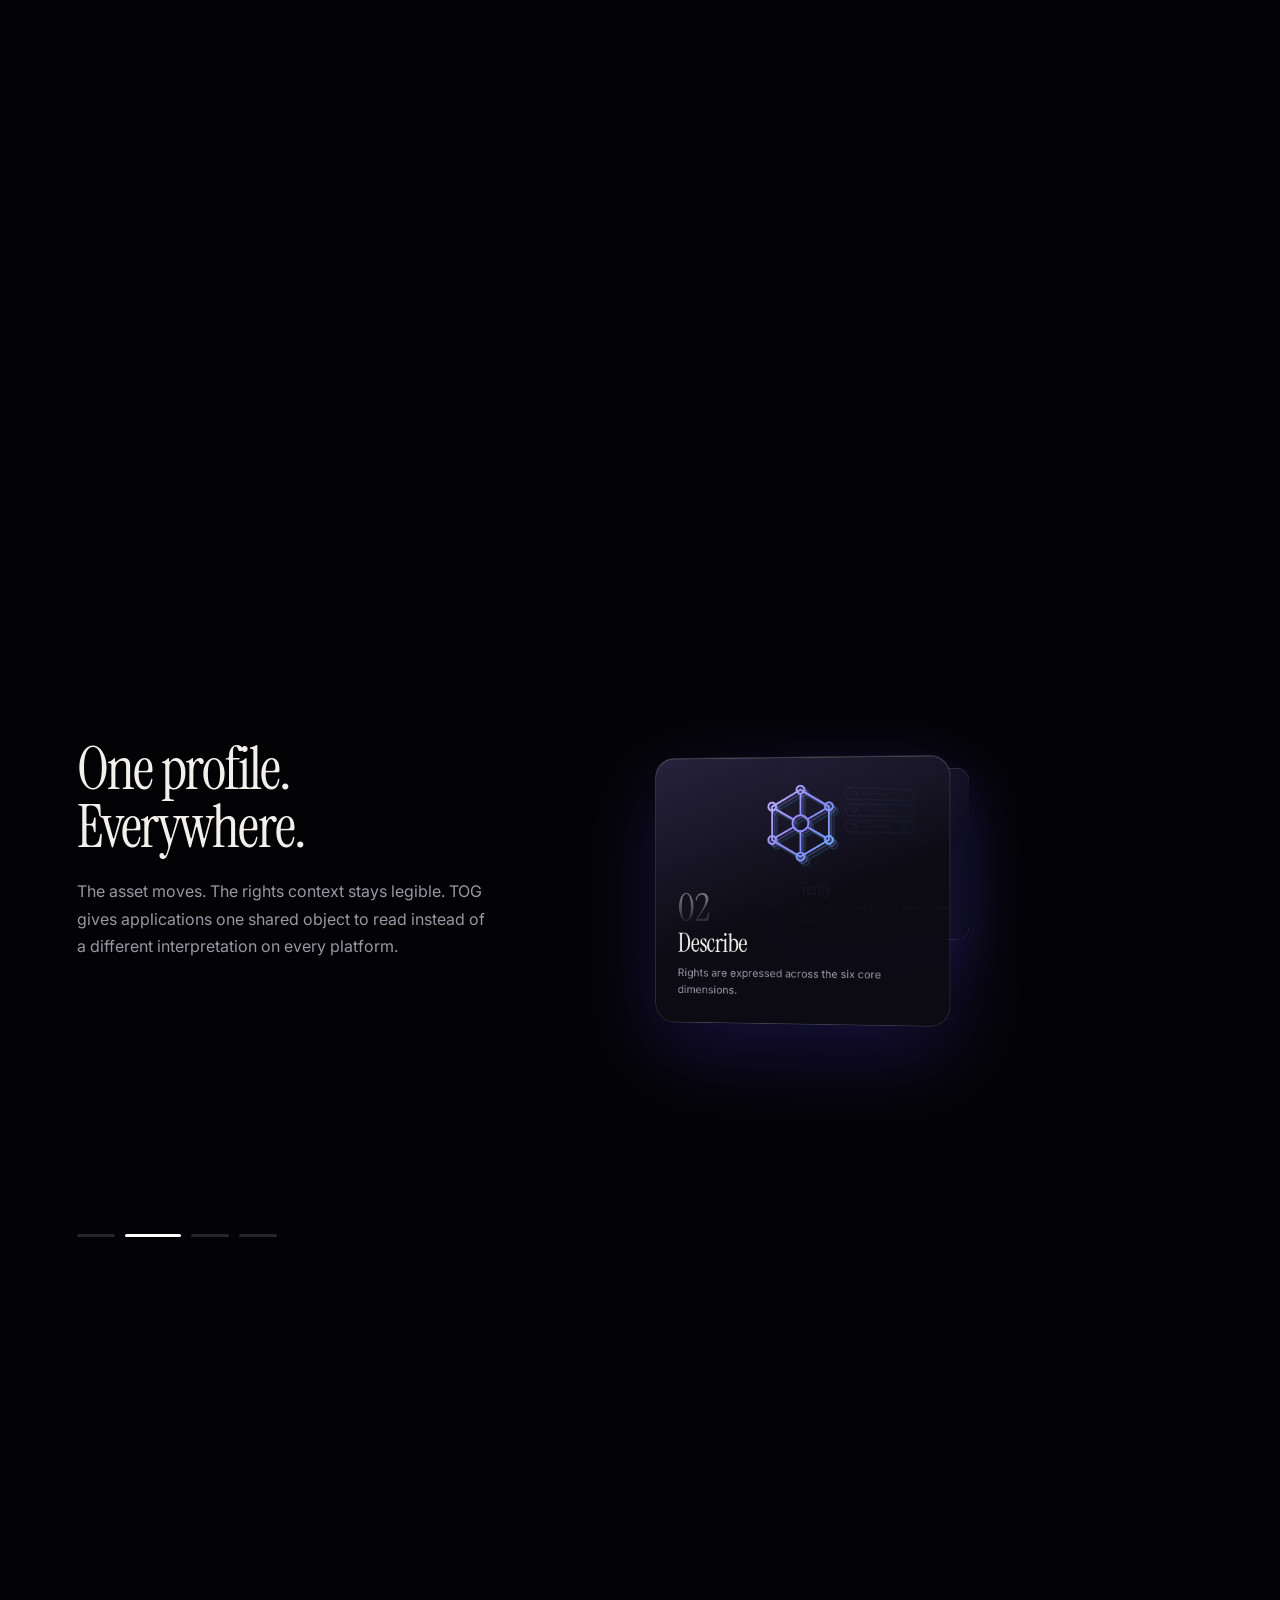
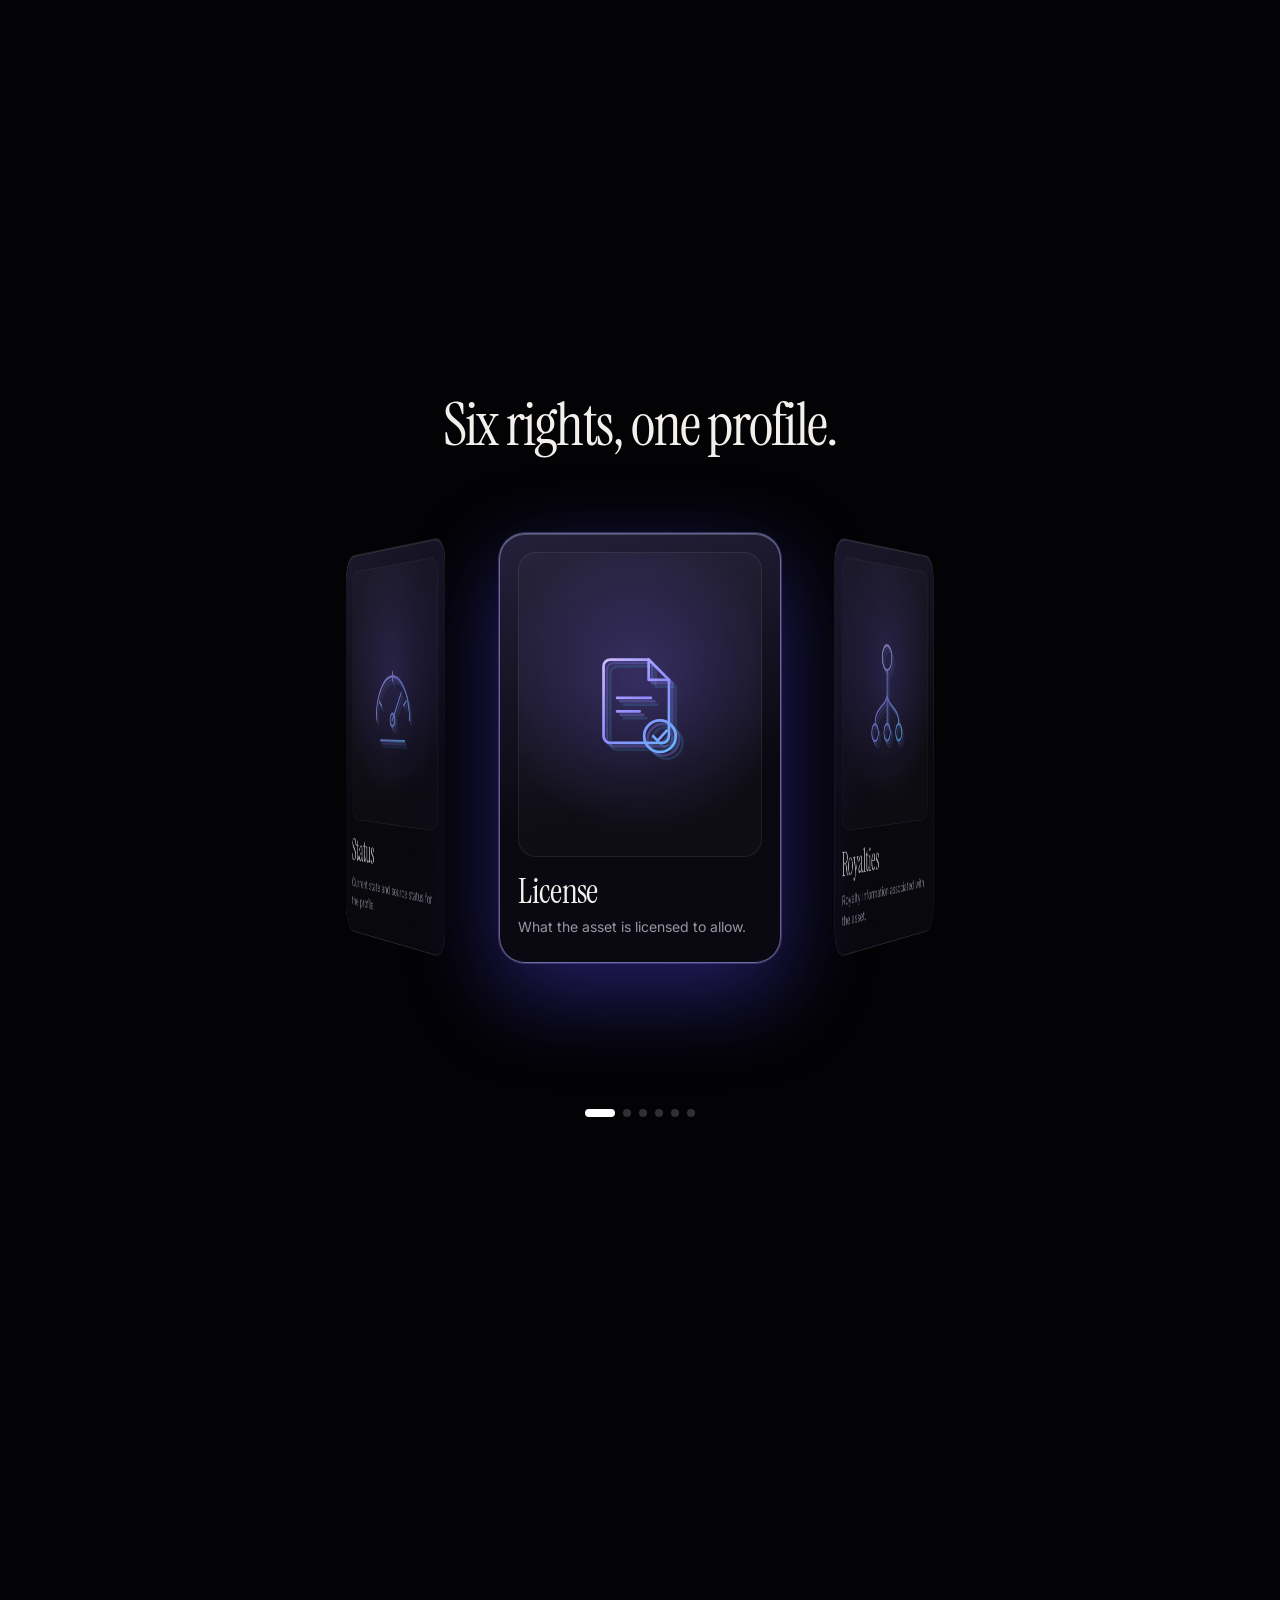
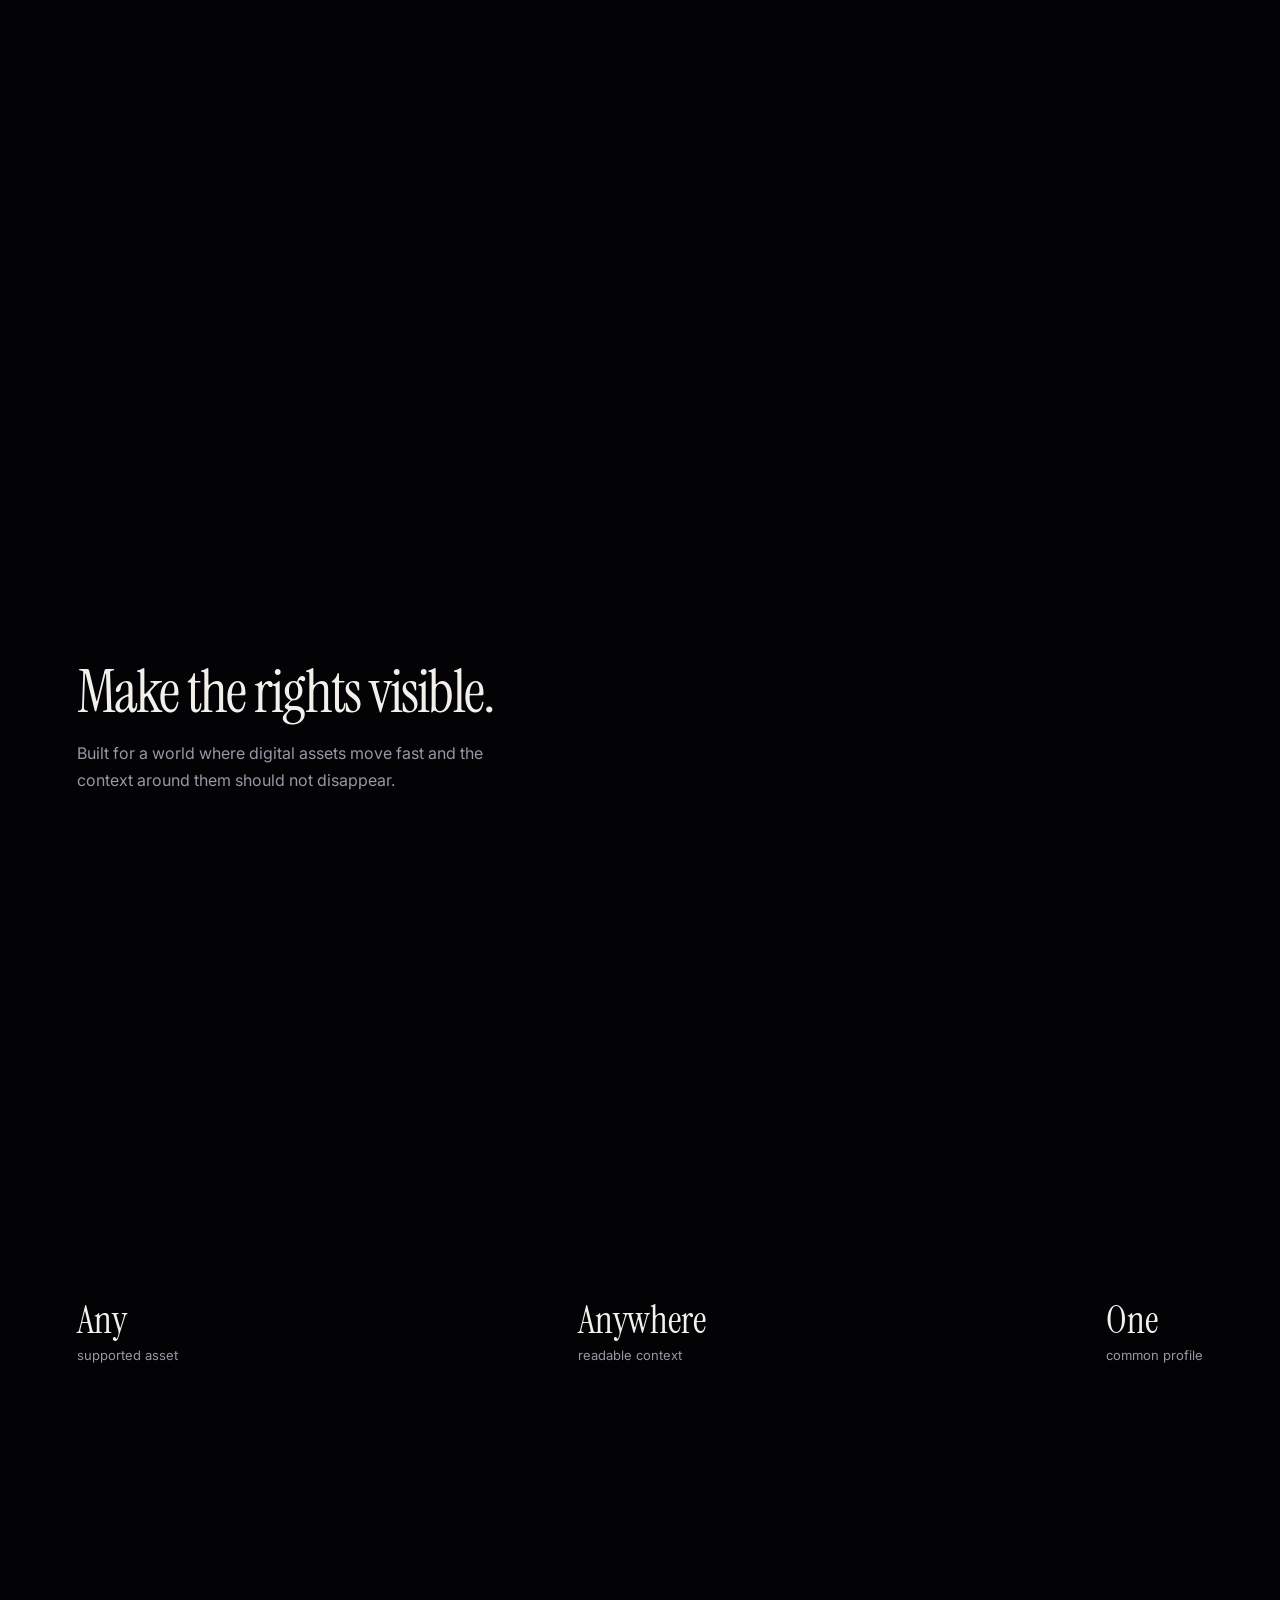
==== commit 5d79e604: "Update index.html" ====
--- a/index.html
+++ b/index.html
@@ -291,7 +291,7 @@
     <div class="final-copy">
       <h2>Put the rights<br>beside the asset.</h2>
       <p>One profile that wallets, markets and applications can read without rebuilding the rights context from scratch.</p>
-      <div class="hero-actions"><a class="button primary large" href="#demo">Launch the live demo</a><a class="button large" href="#">Download the specification</a></div>
+      <div class="hero-actions"><a class="button primary large" href="#demo">Discover TOG</a><a class="button large" href="#">Download the specification</a></div>
     </div>
   </section>
 </main>
